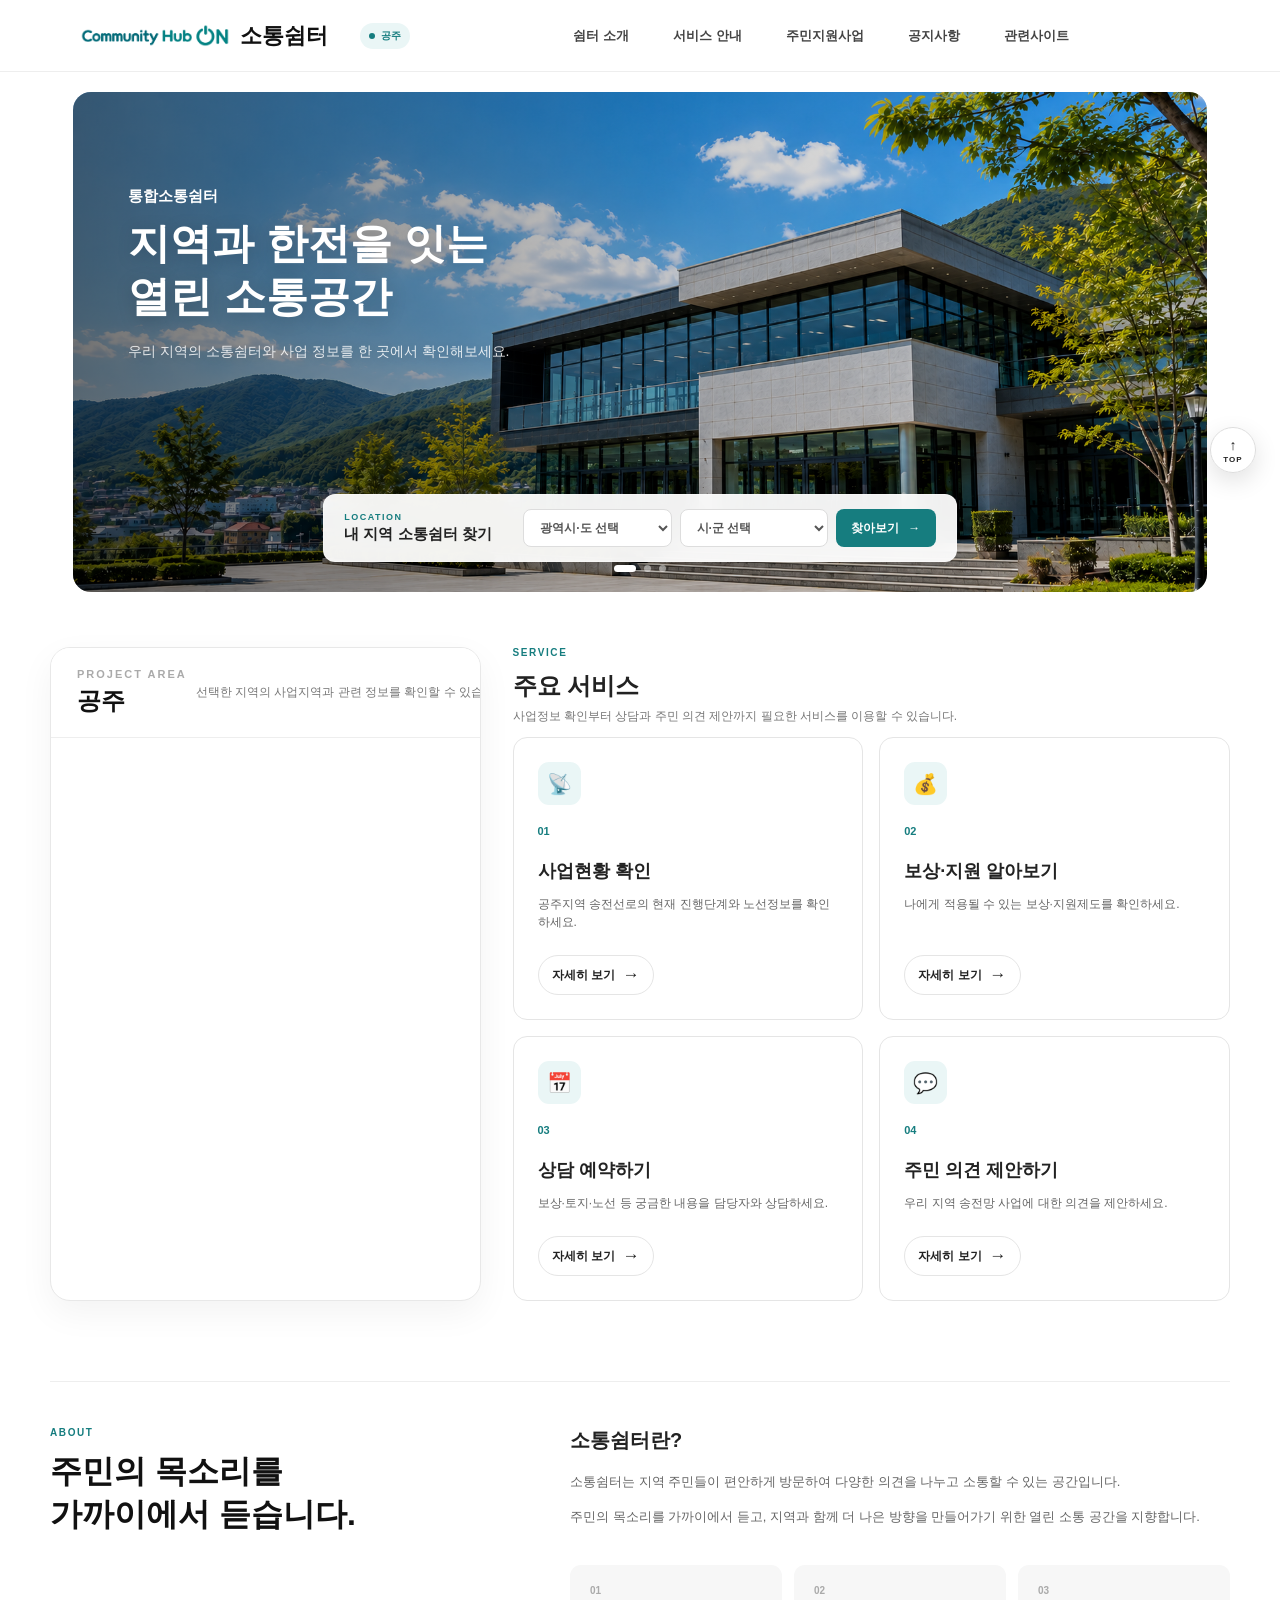
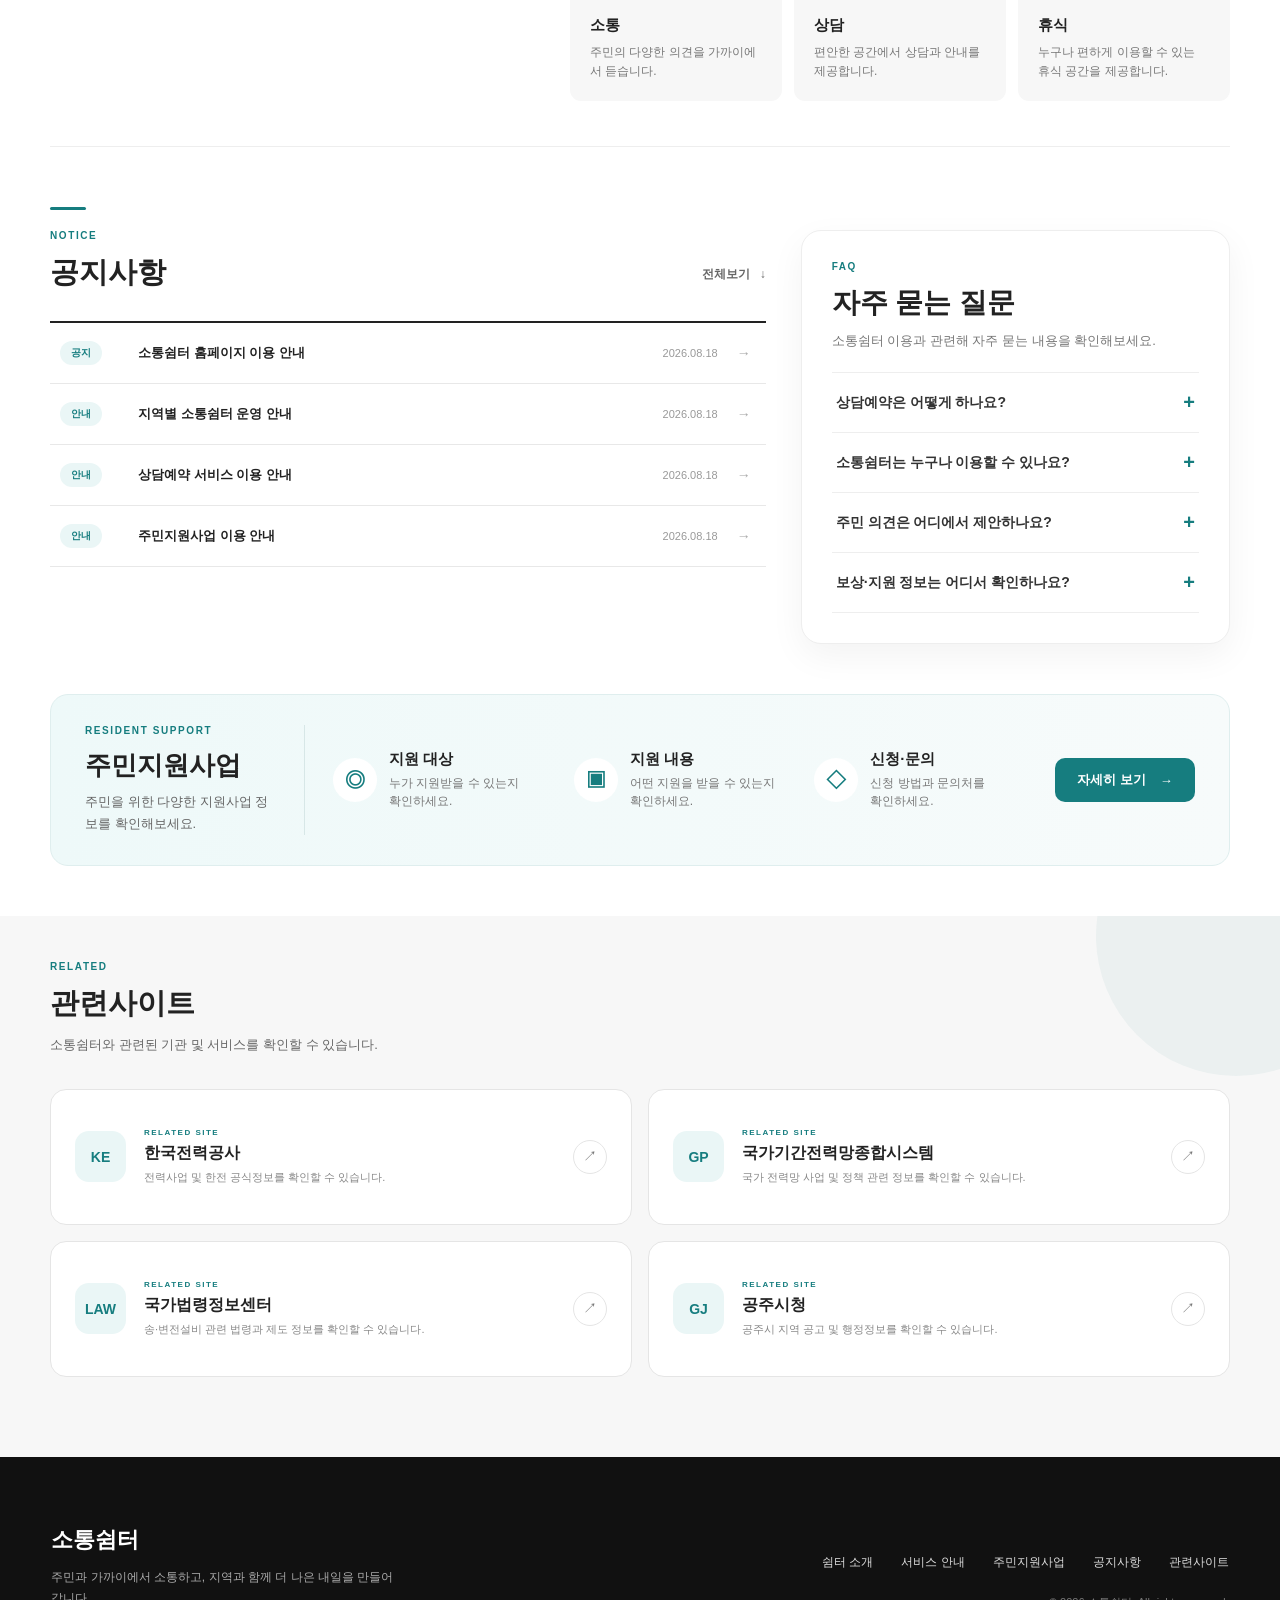
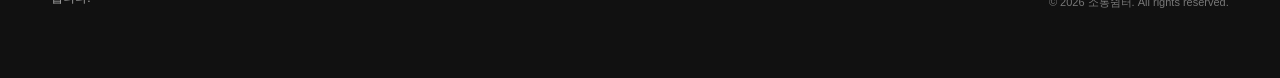
==== index.html @ 32e6291f "이것저것" ====
<!DOCTYPE html>
<html lang="ko">

<head>

    <meta charset="UTF-8">

    <meta
        name="viewport"
        content="width=device-width, initial-scale=1.0"
    >

    <title>소통쉼터</title>

    <link
        rel="stylesheet"
        href="style.css"
    >

</head>


<body>

    <!-- =========================
         HEADER
    ========================== -->

    <header class="header">

        <div class="header-inner">


            <!-- 로고 -->
            <a href="index.html" class="logo-link">

                <img
                    src="images/community-hub-on.png"
                    alt="Community Hub ON"
                    class="header-brand-logo"
                >


                <h1 class="logo">
                    소통쉼터
                </h1>
            </a>


            <div class="header-region">

                <span class="header-region-dot"></span>

                <span id="headerRegionName">
                    공주
                </span>

            </div>


            <!-- 상단 메뉴 -->

            <nav class="main-nav">


                <!-- =========================
                    쉼터 소개
                ========================== -->

                <div class="nav-item">

                    <a href="#about">
                        쉼터 소개
                    </a>


                    <div class="mega-menu">

                        <div class="mega-menu-inner">


                            <div class="mega-title">

                                <p>
                                    ABOUT
                                </p>

                                <h2>
                                    쉼터 소개
                                </h2>

                                <span>
                                    주민과 가까이에서 소통하는
                                    소통쉼터를 소개합니다.
                                </span>

                            </div>


                            <div class="mega-column">

                                <h3>
                                    소통쉼터
                                </h3>

                                <a href="#about">
                                    쉼터 소개
                                </a>

                                <a href="#about">
                                    개소 목적
                                </a>

                            </div>


                            <div class="mega-column region-mega-column">

                        

                                <div class="mega-region-list">

                                    <div class="region-group">
                                        <h3>지역별 쉼터</h3>
                                        <a href="detail.html?region=공주">공주</a>
                                        <a href="detail.html?region=평창">평창</a>
                                    </div>

                                    <div class="region-group">
                                        <h3>지역별 쉼터</h3>
                                        <a href="detail.html?region=태백">태백</a>
                                        <a href="detail.html?region=홍천">홍천</a>
                                    </div>

                                    <div class="region-group">
                                        <h3>지역별 쉼터</h3>
                                        <a href="detail.html?region=괴산">괴산</a>
                                        <a href="detail.html?region=전주">전주</a>
                                    </div>

                                    <div class="region-group">
                                        <h3>지역별 쉼터</h3>
                                        <a href="detail.html?region=고창">고창</a>
                                    </div>

                                </div>

                            </div>

                        </div>

                    </div>

                </div>


                <!-- =========================
                    서비스 안내
                ========================== -->

                <div class="nav-item">

                    <a href="#service">
                        서비스 안내
                    </a>


                    <div class="mega-menu">

                        <div class="mega-menu-inner">


                            <div class="mega-title">

                                <p>
                                    SERVICE
                                </p>

                                <h2>
                                    서비스 안내
                                </h2>

                                <span>
                                    소통쉼터에서 제공하는
                                    주요 서비스를 확인할 수 있습니다.
                                </span>

                            </div>


                           <div class="mega-column">

                                <h3>
                                    이용안내
                                </h3>

                                <a href="#" class="detail-menu-link" data-tab="status">
                                    사업현황
                                </a>

                                <a href="#" class="detail-menu-link" data-tab="operation">
                                    운영안내
                                </a>

                            </div>


                            <div class="mega-column">

                                <h3>
                                    공간안내
                                </h3>

                                <a href="#" class="detail-menu-link" data-tab="facility">
                                    시설안내
                                </a>

                                <a href="#" class="detail-menu-link" data-tab="reservation">
                                    상담예약
                                </a>

                            </div>


                            <div class="mega-column">

                                <h3>
                                    주민소통
                                </h3>

                                <a href="#" class="detail-menu-link" data-tab="suggestion">
                                    주민제안·경청
                                </a>

                            </div>


                        </div>

                    </div>

                </div>


                <!-- =========================
                    주민지원사업
                ========================== -->

                <div class="nav-item">

                    <a href="support.html">
                        주민지원사업
                    </a>


                    <div class="mega-menu">

                        <div class="mega-menu-inner">


                            <div class="mega-title">

                                <p>
                                    RESIDENT SUPPORT
                                </p>

                                <h2>
                                    주민지원사업
                                </h2>

                                <span>
                                    지역 주민을 위한 지원사업과
                                    관련 정보를 확인할 수 있습니다.
                                </span>

                            </div>


                            <div class="mega-column">

                                <h3>
                                    지원사업 안내
                                </h3>

                                <a href="support.html">
                                    주민공동지원사업 정보
                                </a>

                            </div>


                            <div class="mega-column">

                                <h3>
                                    관련 서비스
                                </h3>

                                <a href="detail.html?region=평창&tab=support">
                                    보상·지원 안내
                                </a>

                            </div>


                        </div>

                    </div>

                </div>


                <!-- =========================
                    공지사항
                ========================== -->

                <div class="nav-item">

                    <a href="#notice">
                        공지사항
                    </a>


                    <div class="mega-menu">

                        <div class="mega-menu-inner">


                            <div class="mega-title">

                                <p>
                                    NOTICE
                                </p>

                                <h2>
                                    공지사항
                                </h2>

                                <span>
                                    소통쉼터의 새로운 소식과
                                    이용 안내를 확인할 수 있습니다.
                                </span>

                            </div>


                            <div class="mega-column">

                                <h3>
                                    공지
                                </h3>

                                <a href="#notice">
                                    공지사항
                                </a>

                                <a href="#notice">
                                    운영 안내
                                </a>

                            </div>


                            <div class="mega-column">

                                <h3>
                                    이용 도움
                                </h3>

                                <a href="#faq">
                                    FAQ
                                </a>

                                <a href="#notice">
                                    이용문의
                                </a>

                            </div>


                            <div class="mega-column">

                                <h3>
                                    최근 안내
                                </h3>

                                <a href="#notice">
                                    상담예약 안내
                                </a>

                                <a href="#notice">
                                    지역별 운영 안내
                                </a>

                            </div>


                        </div>

                    </div>

                </div>


                <!-- =========================
                    관련사이트
                ========================== -->

                <div class="nav-item">

                    <a href="#related">
                        관련사이트
                    </a>


                    <div class="mega-menu">

                        <div class="mega-menu-inner">


                            <div class="mega-title">

                                <p>
                                    RELATED
                                </p>

                                <h2>
                                    관련사이트
                                </h2>

                                <span>
                                    소통쉼터와 관련된 기관과
                                    주요 사이트를 확인할 수 있습니다.
                                </span>

                            </div>


                            <div class="mega-column">

                                <h3>
                                    전력기관
                                </h3>

                                <a
                                    href="https://home.kepco.co.kr/"
                                    target="_blank"
                                    rel="noopener noreferrer"
                                >
                                    한국전력공사
                                </a>

                            </div>


                            <div class="mega-column">

                                <h3>
                                    관련기관
                                </h3>

                                <a href="#related">
                                    관련 기관
                                </a>

                                <a href="#related">
                                    협력 기관
                                </a>

                            </div>


                            <div class="mega-column">

                                <h3>
                                    기타
                                </h3>

                                <a href="#related">
                                    관련사이트 전체보기
                                </a>

                            </div>


                        </div>

                    </div>

                </div>


            </nav>

            <!-- 햄버거 메뉴 -->

            <button
                class="menu-button"
                id="menuButton"
                aria-label="메뉴 열기"
            >

                <span></span>
                <span></span>
                <span></span>

            </button>

        </div>

    </header>

    <!-- =========================
         MAIN
    ========================== -->

    <main>


        <!-- =========================
             메인 사진 슬라이더
        ========================== -->

        <section class="hero">

            <div class="hero-slider">


                <!-- 슬라이드 1 -->

                <div
                    class="slide active"
                    style="background-image: url('images/main1.png');"
                >

                    <div class="slide-overlay"></div>

                    <div class="slide-content hero-main-content">

                        <p class="hero-main-label">
                            통합소통쉼터
                        </p>

                        <h2>
                            지역과 한전을 잇는<br>
                            열린 소통공간
                        </h2>

                        <span class="hero-main-description">
                            우리 지역의 소통쉼터와 사업 정보를
                            한 곳에서 확인해보세요.
                        </span>

                    </div>

                </div>


                <!-- 슬라이드 2 -->

                <div
                    class="slide"
                    style="background-image: url('images/main2.png');"
                >

                    <div class="slide-overlay"></div>

                    <div class="slide-content">

                        <p>
                            COMMUNICATION
                        </p>

                        <h2>
                            가까이에서 듣고<br>
                            함께 소통합니다
                        </h2>

                        <span>
                            주민 누구나 편하게 방문할 수 있는
                            소통 공간입니다.
                        </span>

                    </div>

                </div>


                <!-- 슬라이드 3 -->

                <div
                    class="slide"
                    style="background-image: url('images/main3.png');"
                >

                    <div class="slide-overlay"></div>

                    <div class="slide-content">

                        <p>
                            TOGETHER
                        </p>

                        <h2>
                            지역과 함께 만드는<br>
                            더 나은 내일
                        </h2>

                        <span>
                            평창·태백·홍천·괴산·전주·고창의
                            소통쉼터를 만나보세요.
                        </span>

                    </div>

                </div>


                <!-- 지역 검색 -->

                <div class="hero-region-search">

                    <div class="hero-region-search-title">

                        <span>
                            LOCATION
                        </span>

                        <strong>
                            내 지역 소통쉼터 찾기
                        </strong>

                    </div>


                    <div class="hero-region-search-form">

                        <select id="heroProvince">

                            <option value="">
                                광역시·도 선택
                            </option>

                            <option value="강원">
                                강원특별자치도
                            </option>

                            <option value="충남">
                                충청남도
                            </option>

                            <option value="충북">
                                충청북도
                            </option>

                            <option value="전북">
                                전북특별자치도
                            </option>

                        </select>


                        <select id="heroCity">

                            <option value="">
                                시·군 선택
                            </option>

                        </select>


                        <button
                            type="button"
                            id="heroRegionSearchButton"
                        >
                            찾아보기

                            <span>
                                →
                            </span>

                        </button>

                    </div>

                </div>


                <!-- 슬라이드 페이지 표시 -->

                <div class="slider-dots">

                    <button
                        class="dot active"
                        data-slide="0"
                        aria-label="첫 번째 슬라이드"
                    ></button>

                    <button
                        class="dot"
                        data-slide="1"
                        aria-label="두 번째 슬라이드"
                    ></button>

                    <button
                        class="dot"
                        data-slide="2"
                        aria-label="세 번째 슬라이드"
                    ></button>

                </div>


            </div>

        </section>


        <!-- =========================
             지역별 소통쉼터 제목
        ========================== -->

        <div
            class="section-heading"
            id="location"
        >

            <p class="section-label">
                LOCATION
            </p>

            <h2>
                지역별 소통쉼터
            </h2>

            <p>
                원하는 지역을 선택하면 해당 소통쉼터의 위치를
                지도에서 확인할 수 있습니다.
            </p>

        </div>


        <!-- =========================
             지역 / 지도 + 주요 서비스
        ========================== -->

        <section class="region-section">


            <!-- 지역 선택 -->
            <!-- JS 연동을 위해 유지 -->

            <div class="region-tabs">

                <button
                    class="region-tab active"
                    data-region="공주"
                >
                    공주
                </button>

                <button
                    class="region-tab"
                    data-region="평창"
                >
                    평창
                </button>

                <button
                    class="region-tab"
                    data-region="태백"
                >
                    태백
                </button>

                <button
                    class="region-tab"
                    data-region="홍천"
                >
                    홍천
                </button>

                <button
                    class="region-tab"
                    data-region="괴산"
                >
                    괴산
                </button>

                <button
                    class="region-tab"
                    data-region="전주"
                >
                    전주
                </button>

                <button
                    class="region-tab"
                    data-region="고창"
                >
                    고창
                </button>

            </div>


            <!-- =========================
                 왼쪽 지도 / 오른쪽 주요 서비스
            ========================== -->

            <div class="map-container">


                <!-- =========================
                     왼쪽 : 지도
                ========================== -->

                <div class="map-side">


                    <div class="map-header">

                        <div>

                            <p class="map-label">
                                PROJECT AREA
                            </p>

                            <h2 id="selectedRegion">
                                공주
                            </h2>

                        </div>


                        <p id="regionDescription">
                            선택한 지역의 사업지역과 관련 정보를 확인할 수 있습니다.
                        </p>

                    </div>


                    <div class="map">

                        <div id="kakaoMap"></div>

                    </div>


                </div>


                <!-- =========================
                     오른쪽 : 주요 서비스
                ========================== -->

                <div
                    class="map-service-side"
                    id="service"
                >


                    <div class="map-service-header">

                        <p class="section-label">
                            SERVICE
                        </p>

                        <h2>
                            주요 서비스
                        </h2>

                        <p>
                            사업정보 확인부터 상담과 주민 의견 제안까지
                            필요한 서비스를 이용할 수 있습니다.
                        </p>

                    </div>


                    <div class="service-grid">


                        <!-- 01 사업현황 확인 -->

                        <article class="service-card">

                            <div class="service-icon">
                                📡
                            </div>

                            <div class="service-number">
                                01
                            </div>

                            <h3>
                                사업현황 확인
                            </h3>

                            <p>
                                공주지역 송전선로의 현재 진행단계와
                                노선정보를 확인하세요.
                            </p>

                            <button
                                class="service-button"
                                data-service="status"
                            >

                                <span class="service-button-text">
                                    자세히 보기
                                </span>

                                <span class="service-button-arrow">
                                    →
                                </span>

                            </button>

                        </article>


                        <!-- 02 보상·지원 알아보기 -->

                        <article class="service-card">

                            <div class="service-icon">
                                💰
                            </div>

                            <div class="service-number">
                                02
                            </div>

                            <h3>
                                보상·지원 알아보기
                            </h3>

                            <p>
                                나에게 적용될 수 있는 보상·지원제도를
                                확인하세요.
                            </p>

                            <button
                                class="service-button"
                                data-service="support"
                            >

                                <span class="service-button-text">
                                    자세히 보기
                                </span>

                                <span class="service-button-arrow">
                                    →
                                </span>

                            </button>

                        </article>


                        <!-- 03 상담 예약하기 -->

                        <article class="service-card">

                            <div class="service-icon">
                                📅
                            </div>

                            <div class="service-number">
                                03
                            </div>

                            <h3>
                                상담 예약하기
                            </h3>

                            <p>
                                보상·토지·노선 등 궁금한 내용을
                                담당자와 상담하세요.
                            </p>

                            <button
                                class="service-button"
                                data-service="reservation"
                            >

                                <span class="service-button-text">
                                    자세히 보기
                                </span>

                                <span class="service-button-arrow">
                                    →
                                </span>

                            </button>

                        </article>


                        <!-- 04 주민 의견 제안하기 -->

                        <article class="service-card">

                            <div class="service-icon">
                                💬
                            </div>

                            <div class="service-number">
                                04
                            </div>

                            <h3>
                                주민 의견 제안하기
                            </h3>

                            <p>
                                우리 지역 송전망 사업에 대한
                                의견을 제안하세요.
                            </p>

                            <button
                                class="service-button"
                                data-service="suggestion"
                            >

                                <span class="service-button-text">
                                    자세히 보기
                                </span>

                                <span class="service-button-arrow">
                                    →
                                </span>

                            </button>

                        </article>


                    </div>


                </div>


            </div>


        </section>

        <!-- =========================
             쉼터 소개
        ========================= -->

        <section
            class="about-section"
            id="about"
        >

            <div class="about-inner">


                <!-- 왼쪽 -->

                <div class="about-title">

                    <p class="section-label">
                        ABOUT
                    </p>

                    <h2>
                        주민의 목소리를<br>
                        가까이에서 듣습니다.
                    </h2>

                </div>


                <!-- 오른쪽 -->

                <div class="about-content">

                    <h3>
                        소통쉼터란?
                    </h3>

                    <p>
                        소통쉼터는 지역 주민들이 편안하게 방문하여
                        다양한 의견을 나누고 소통할 수 있는 공간입니다.
                    </p>

                    <p>
                        주민의 목소리를 가까이에서 듣고,
                        지역과 함께 더 나은 방향을 만들어가기 위한
                        열린 소통 공간을 지향합니다.
                    </p>


                    <div class="about-features">


                        <div class="about-feature">

                            <span>
                                01
                            </span>

                            <strong>
                                소통
                            </strong>

                            <p>
                                주민의 다양한 의견을
                                가까이에서 듣습니다.
                            </p>

                        </div>


                        <div class="about-feature">

                            <span>
                                02
                            </span>

                            <strong>
                                상담
                            </strong>

                            <p>
                                편안한 공간에서
                                상담과 안내를 제공합니다.
                            </p>

                        </div>


                        <div class="about-feature">

                            <span>
                                03
                            </span>

                            <strong>
                                휴식
                            </strong>

                            <p>
                                누구나 편하게 이용할 수 있는
                                휴식 공간을 제공합니다.
                            </p>

                        </div>


                    </div>

                </div>


            </div>

        </section>



        <!-- =========================
             공지사항 + FAQ
        ========================= -->

        <section
            class="notice-section"
            id="notice"
        >

            <div class="notice-faq-layout">


                <!-- =========================
                     왼쪽 : 공지사항
                ========================== -->

                <div class="notice-inner">


                    <div class="notice-header">

                        <div>

                            <p class="section-label">
                                NOTICE
                            </p>

                            <h2>
                                공지사항
                            </h2>

                        </div>


                        <button
                            class="notice-more"
                            id="noticeMore"
                        >
                            전체보기

                            <span class="notice-more-arrow">
                                ↓
                            </span>

                        </button>


                    </div>


                    <div class="notice-list">


                        <button
                            class="notice-item"
                            data-category="공지"
                            data-title="소통쉼터 홈페이지 이용 안내"
                            data-date="2026.08.18"
                            data-content="소통쉼터 홈페이지를 이용해주셔서 감사합니다. 지역별 쉼터 위치와 운영안내, 상담예약 등의 서비스를 확인하실 수 있습니다."
                        >

                            <span class="notice-category">
                                공지
                            </span>

                            <strong>
                                소통쉼터 홈페이지 이용 안내
                            </strong>

                            <span class="notice-date">
                                2026.08.18
                            </span>

                            <span class="notice-arrow">
                                →
                            </span>

                        </button>


                        <button
                            class="notice-item"
                            data-category="안내"
                            data-title="지역별 소통쉼터 운영 안내"
                            data-date="2026.08.18"
                            data-content="평창, 태백, 홍천, 괴산, 전주, 고창 지역의 소통쉼터 운영 정보를 안내합니다. 세부 운영시간은 각 지역 상세페이지에서 확인해주세요."
                        >

                            <span class="notice-category">
                                안내
                            </span>

                            <strong>
                                지역별 소통쉼터 운영 안내
                            </strong>

                            <span class="notice-date">
                                2026.08.18
                            </span>

                            <span class="notice-arrow">
                                →
                            </span>

                        </button>


                        <button
                            class="notice-item"
                            data-category="안내"
                            data-title="상담예약 서비스 이용 안내"
                            data-date="2026.08.18"
                            data-content="상담예약 메뉴에서 원하는 날짜와 시간을 선택할 수 있습니다. 현재 예약 기능은 테스트 단계이며 추후 실제 예약 시스템과 연동할 예정입니다."
                        >

                            <span class="notice-category">
                                안내
                            </span>

                            <strong>
                                상담예약 서비스 이용 안내
                            </strong>

                            <span class="notice-date">
                                2026.08.18
                            </span>

                            <span class="notice-arrow">
                                →
                            </span>

                        </button>


                        <div
                            class="notice-extra"
                            id="noticeExtra"
                        >


                            <button
                                class="notice-item"
                                data-category="공지"
                                data-title="소통쉼터 시설 이용 안내"
                                data-date="2026.08.10"
                                data-content="소통쉼터 시설 이용과 관련된 안내사항입니다. 지역별 운영 내용은 상세페이지에서 확인해주세요."
                            >

                                <span class="notice-category">
                                    공지
                                </span>

                                <strong>
                                    소통쉼터 시설 이용 안내
                                </strong>

                                <span class="notice-date">
                                    2026.08.10
                                </span>

                            </button>


                            <button
                                class="notice-item"
                                data-category="안내"
                                data-title="주민제안·경청 서비스 안내"
                                data-date="2026.08.05"
                                data-content="지역 주민 여러분의 다양한 의견을 듣기 위한 주민제안·경청 서비스를 운영하고 있습니다."
                            >

                                <span class="notice-category">
                                    안내
                                </span>

                                <strong>
                                    주민제안·경청 서비스 안내
                                </strong>

                                <span class="notice-date">
                                    2026.08.05
                                </span>

                            </button>


                        </div>

                        <button
                            class="notice-item"
                            data-category="안내"
                            data-title="주민지원사업 이용 안내"
                            data-date="2026.08.18"
                            data-content="지역 주민을 위한 주민지원사업의 지원 대상, 지원 내용, 신청 및 문의 방법을 확인할 수 있습니다."
                        >

                            <span class="notice-category">
                                안내
                            </span>

                            <strong>
                                주민지원사업 이용 안내
                            </strong>

                            <span class="notice-date">
                                2026.08.18
                            </span>

                            <span class="notice-arrow">
                                →
                            </span>

                        </button>


                    </div>


                </div>



                <!-- =========================
                     오른쪽 : FAQ
                ========================== -->

                <div
                    class="faq-summary"
                    id="faq"
                >


                    <div class="faq-summary-header">

                        <p class="section-label">
                            FAQ
                        </p>

                        <h2>
                            자주 묻는 질문
                        </h2>

                        <p>
                            소통쉼터 이용과 관련해
                            자주 묻는 내용을 확인해보세요.
                        </p>

                    </div>


                    <div class="faq-summary-list">


                        <div class="faq-summary-item">

                            <button class="faq-summary-question">

                                <span>
                                    상담예약은 어떻게 하나요?
                                </span>

                                <strong>
                                    +
                                </strong>

                            </button>

                            <div class="faq-summary-answer">

                                <p>
                                    지역 상세페이지의 상담예약 메뉴에서
                                    날짜와 시간을 선택해 예약할 수 있습니다.
                                </p>

                            </div>

                        </div>


                        <div class="faq-summary-item">

                            <button class="faq-summary-question">

                                <span>
                                    소통쉼터는 누구나 이용할 수 있나요?
                                </span>

                                <strong>
                                    +
                                </strong>

                            </button>

                            <div class="faq-summary-answer">

                                <p>
                                    지역 주민이 이용할 수 있는
                                    열린 소통 공간으로 운영됩니다.
                                </p>

                            </div>

                        </div>


                        <div class="faq-summary-item">

                            <button class="faq-summary-question">

                                <span>
                                    주민 의견은 어디에서 제안하나요?
                                </span>

                                <strong>
                                    +
                                </strong>

                            </button>

                            <div class="faq-summary-answer">

                                <p>
                                    지역 상세페이지의 주민제안·경청 메뉴에서
                                    의견을 작성하고 등록할 수 있습니다.
                                </p>

                            </div>

                        </div>


                        <div class="faq-summary-item">

                            <button class="faq-summary-question">

                                <span>
                                    보상·지원 정보는 어디서 확인하나요?
                                </span>

                                <strong>
                                    +
                                </strong>

                            </button>

                            <div class="faq-summary-answer">

                                <p>
                                    주요 서비스의 보상·지원 안내에서
                                    관련 정보를 확인할 수 있습니다.
                                </p>

                            </div>

                        </div>

                    </div>

                </div>

            </div>

        </section>

        <!-- =========================
             주민지원사업 요약
        ========================= -->

        <section
            class="resident-support-summary"
            id="resident-support-summary"
        >

            <div class="resident-support-inner">


                <!-- 왼쪽 제목 -->

                <div class="resident-support-title">

                    <p class="section-label">
                        RESIDENT SUPPORT
                    </p>

                    <h2>
                        주민지원사업
                    </h2>

                    <p>
                        주민을 위한 다양한 지원사업 정보를
                        확인해보세요.
                    </p>

                </div>


                <!-- 지원 대상 -->

                <div class="resident-support-item">

                    <div class="resident-support-icon">
                        ◎
                    </div>

                    <div>

                        <h3>
                            지원 대상
                        </h3>

                        <p>
                            누가 지원받을 수 있는지
                            확인하세요.
                        </p>

                    </div>

                </div>


                <!-- 지원 내용 -->

                <div class="resident-support-item">

                    <div class="resident-support-icon">
                        ▣
                    </div>

                    <div>

                        <h3>
                            지원 내용
                        </h3>

                        <p>
                            어떤 지원을 받을 수 있는지
                            확인하세요.
                        </p>

                    </div>

                </div>


                <!-- 신청·문의 -->

                <div class="resident-support-item">

                    <div class="resident-support-icon">
                        ◇
                    </div>

                    <div>

                        <h3>
                            신청·문의
                        </h3>

                        <p>
                            신청 방법과 문의처를
                            확인하세요.
                        </p>

                    </div>

                </div>


                <!-- 자세히 보기 -->

                <a
                    href="support.html"
                    class="resident-support-button"
                >
                    자세히 보기

                    <span>
                        →
                    </span>

                </a>


            </div>

        </section>



        <!-- =========================
             관련사이트
        ========================= -->

        <section
            class="related-section"
            id="related"
        >

            <div class="related-inner">


                <div class="related-header">

                    <p class="section-label">
                        RELATED
                    </p>

                    <h2>
                        관련사이트
                    </h2>

                    <p>
                        소통쉼터와 관련된 기관 및 서비스를
                        확인할 수 있습니다.
                    </p>

                </div>


                <div class="related-grid">


                    <!-- 한국전력공사 -->

                    <a
                        href="https://home.kepco.co.kr/"
                        target="_blank"
                        rel="noopener noreferrer"
                        class="related-card"
                    >

                        <div class="related-icon">
                            <span>
                                KE
                            </span>
                        </div>


                        <div class="related-info">

                            <span class="related-type">
                                RELATED SITE
                            </span>

                            <h3>
                                한국전력공사
                            </h3>

                            <p>
                                전력사업 및 한전 공식정보를
                                확인할 수 있습니다.
                            </p>

                        </div>


                        <div class="related-arrow">
                            ↗
                        </div>

                    </a>



                    <!-- 국가기간전력망종합시스템 -->

                    <a
                        href="#"
                        class="related-card"
                    >

                        <div class="related-icon">
                            <span>
                                GP
                            </span>
                        </div>


                        <div class="related-info">

                            <span class="related-type">
                                RELATED SITE
                            </span>

                            <h3>
                                국가기간전력망종합시스템
                            </h3>

                            <p>
                                국가 전력망 사업 및
                                정책 관련 정보를 확인할 수 있습니다.
                            </p>

                        </div>


                        <div class="related-arrow">
                            ↗
                        </div>

                    </a>



                    <!-- 국가법령정보센터 -->

                    <a
                        href="https://www.law.go.kr/"
                        target="_blank"
                        rel="noopener noreferrer"
                        class="related-card"
                    >

                        <div class="related-icon">
                            <span>
                                LAW
                            </span>
                        </div>


                        <div class="related-info">

                            <span class="related-type">
                                RELATED SITE
                            </span>

                            <h3>
                                국가법령정보센터
                            </h3>

                            <p>
                                송·변전설비 관련 법령과
                                제도 정보를 확인할 수 있습니다.
                            </p>

                        </div>


                        <div class="related-arrow">
                            ↗
                        </div>

                    </a>



                    <!-- 공주시청 -->

                    <a
                        href="https://www.gongju.go.kr/"
                        target="_blank"
                        rel="noopener noreferrer"
                        class="related-card"
                    >

                        <div class="related-icon">
                            <span>
                                GJ
                            </span>
                        </div>


                        <div class="related-info">

                            <span class="related-type">
                                RELATED SITE
                            </span>

                            <h3>
                                공주시청
                            </h3>

                            <p>
                                공주시 지역 공고 및
                                행정정보를 확인할 수 있습니다.
                            </p>

                        </div>


                        <div class="related-arrow">
                            ↗
                        </div>

                    </a>


                </div>


            </div>

        </section>


    </main>

    <!-- =========================
         FOOTER
    ========================== -->

    <footer class="footer">

        <div class="footer-inner">


            <div class="footer-left">

                <h2>
                    소통쉼터
                </h2>

                <p>
                    주민과 가까이에서 소통하고,
                    지역과 함께 더 나은 내일을 만들어갑니다.
                </p>

            </div>


            <div class="footer-right">

                <div class="footer-menu">

                    <a href="#about">
                        쉼터 소개
                    </a>

                    <a href="#service">
                        서비스 안내
                    </a>

                    <a href="support.html">
                        주민지원사업
                    </a>

                    <a href="#notice">
                        공지사항
                    </a>

                    <a href="#related">
                        관련사이트
                    </a>

                </div>


                <p class="footer-copy">
                    © 2026 소통쉼터. All rights reserved.
                </p>


                <button
                    class="top-button"
                    id="topButton"
                    aria-label="맨 위로 이동"
                >
                    ↑

                    <span>
                        TOP
                    </span>

                </button>


            </div>


        </div>

    </footer>



    <!-- =========================
         사이드 메뉴 배경
    ========================== -->

    <div
        class="menu-overlay"
        id="menuOverlay"
    ></div>



    <!-- =========================
         모바일 / 태블릿 사이드 메뉴
    ========================== -->

    <aside
        class="side-menu"
        id="sideMenu"
    >


        <!-- 메뉴 상단 -->

        <div class="side-menu-header">

            <h2>
                소통쉼터
            </h2>

            <button
                id="closeMenu"
                class="close-button"
                aria-label="메뉴 닫기"
            >
                ×
            </button>

        </div>



        <!-- 메뉴 내용 -->

        <div class="menu-content">


            <!-- 쉼터 소개 -->

            <div class="menu-group">

                <h3>
                    쉼터 소개
                </h3>

                <a href="#about">
                    쉼터 소개
                </a>

                <a href="#about">
                    개소 목적
                </a>

            </div>



            <!-- 서비스 안내 -->

            <div class="menu-group">

                <h3>
                    서비스 안내
                </h3>

                <a href="#service">
                    서비스 안내
                </a>

                <a href="detail.html?region=평창&tab=reservation">
                    상담예약
                </a>

                <a href="detail.html?region=평창&tab=suggestion">
                    주민제안·경청
                </a>

                <a href="detail.html?region=평창&tab=facility">
                    시설안내
                </a>

            </div>

            <!-- 주민지원사업 -->

            <div class="menu-group">

                <h3>
                    주민지원사업
                </h3>

                <a href="support.html">
                    주민공동지원사업 정보
                </a>

                <a href="detail.html?region=평창&tab=support">
                    보상·지원 안내
                </a>

            </div>



            <!-- 공지사항 -->

            <div class="menu-group">

                <h3>
                    공지사항
                </h3>

                <a href="#notice">
                    공지사항
                </a>

                <a href="#faq">
                    FAQ
                </a>

            </div>



            <!-- 관련 사이트 -->

            <div class="menu-group">

                <h3>
                    관련 사이트
                </h3>

                <a
                    href="https://home.kepco.co.kr/"
                    target="_blank"
                    rel="noopener noreferrer"
                >
                    한국전력공사
                </a>

                <a
                    href="#related"
                >
                    관련사이트
                </a>

            </div>


        </div>

    </aside>

    <!-- =========================
         쉼터 정보 팝업
    ========================== -->

    <div
        class="modal"
        id="shelterModal"
    >

        <div class="modal-box">


            <button
                class="modal-close"
                id="modalClose"
                aria-label="팝업 닫기"
            >
                ×
            </button>


            <p class="modal-label">
                소통쉼터
            </p>


            <h2 id="modalName">
                쉼터 이름
            </h2>


            <p id="modalAddress">
                주소
            </p>


            <button class="detail-button">
                자세히 보기
            </button>


        </div>

    </div>

    <!-- =========================
         공지사항 팝업
    ========================== -->

    <div
        class="notice-modal"
        id="noticeModal"
    >

        <div class="notice-modal-box">


            <button
                class="notice-modal-close"
                id="noticeModalClose"
                aria-label="공지사항 닫기"
            >
                ×
            </button>


            <span
                class="notice-modal-category"
                id="noticeModalCategory"
            >
                공지
            </span>


            <h2 id="noticeModalTitle">
                공지사항 제목
            </h2>


            <p
                class="notice-modal-date"
                id="noticeModalDate"
            >
                2026.08.18
            </p>


            <div
                class="notice-modal-content"
                id="noticeModalContent"
            >
                공지사항 내용이 표시됩니다.
            </div>


        </div>

    </div>



    <!-- =========================
         카카오맵 SDK
    ========================== -->

    <script
        src="https://dapi.kakao.com/v2/maps/sdk.js?appkey=df455211ce0ad9df1e1cfd5d2ec8507c&libraries=services&autoload=false"
    ></script>



    <!-- =========================
         메인 JavaScript
    ========================== -->

    <script src="script.js"></script>


</body>

</html>
---- style.css ----
/* =========================
   기본 설정
========================= */
/* =========================
   사이트 컬러
========================= */
:root {
    --primary: #167D7F;
    --primary-dark: #116466;
    --primary-light: #EAF6F6;
    --text: #222222;
    --text-light: #777777;
    --border: #E8E8E8;
    --background: #F7F7F7;
}
* {
    margin: 0;
    padding: 0;
    box-sizing: border-box;
}
html {
    scroll-behavior: smooth;
}
body {
    font-family:
        "Pretendard",
        "Noto Sans KR",
        Arial,
        sans-serif;
    background: #ffffff;
    color: #222222;
}
/* PC 메인 페이지는 화면 중앙에 유지하고,
   오른쪽 고정 사이드바는 레이아웃 계산에서 분리합니다. */
button {
    font-family: inherit;
    border: none;
    background: none;
    cursor: pointer;
}
a {
    text-decoration: none;
    color: inherit;
}
/* =========================
   PC 고정 사이드바
========================= */
.desktop-sidebar {
    position: fixed;
    top: 0;
    right: 0;
    width: 320px;
    height: 100vh;
    z-index: 1200;
    background: #ffffff;
    border-left: 1px solid #e8e8e8;
    overflow-y: hidden;
}
.desktop-sidebar-inner {
    padding: 18px 20px;
}
/* 상단 로고 영역 */
.desktop-sidebar-top {
    padding: 0 6px 16px;
    border-bottom: 1px solid #eeeeee;
}
.desktop-sidebar-top h2 {
    margin-bottom: 8px;
    color: var(--primary);
    font-size: 27px;
    font-weight: 800;
}
.desktop-sidebar-top p {
    color: #888;
    font-size: 13px;
    line-height: 1.6;
}
.desktop-region-status {
    display: inline-flex;
    align-items: center;
    gap: 7px;
    margin-top: 8px;
    padding: 7px 10px;
    border-radius: 999px;
    background: var(--primary-light);
    color: var(--primary);
    font-size: 12px;
    font-weight: 800;
}
.desktop-region-dot {
    width: 7px;
    height: 7px;
    border-radius: 50%;
    background: var(--primary);
}
/* =========================
   사이드바 지역 바로가기
========================= */
.desktop-region-list {
    display: grid;
    grid-template-columns:
        repeat(3, 1fr);
    gap: 7px;
    margin-top: 8px;
}
.desktop-region-button {
    padding: 8px 5px;
    border: 1px solid #e5e5e5;
    border-radius: 8px;
    background: #ffffff;
    color: #777;
    font-size: 12px;
    font-weight: 700;
    transition: 0.2s;
}
.desktop-region-button:hover {
    border-color: var(--primary);
    color: var(--primary);
    background: var(--primary-light);
}
.desktop-region-button.active {
    border-color: var(--primary);
    background: var(--primary);
    color: #ffffff;
}
/* 메뉴 전체 */
.desktop-sidebar-menu {
    margin-top: 6px;
}
/* 메뉴 그룹 */
.desktop-menu-group {
    padding: 9px 0;
    border-bottom: 1px solid #eeeeee;
}
.desktop-menu-group:last-child {
    border-bottom: none;
}
/* 쉼터 소개 / 서비스 안내 등 제목 */
.desktop-menu-group h3 {
    margin: 0 8px 4px;
    color: #999;
    font-size: 12px;
    font-weight: 800;
    letter-spacing: 0.5px;
}
/* 실제 메뉴 */
.desktop-menu-group a {
    position: relative;
    display: block;
    margin: 0;
    padding: 6px 10px;
    border-radius: 10px;
    color: #444;
    font-size: 14px;
    font-weight: 600;
    transition:
        background 0.2s ease,
        color 0.2s ease,
        padding-left 0.2s ease;
}
/* 마우스 올렸을 때 */
.desktop-menu-group a:hover {
    padding-left: 19px;
    background: var(--primary-light);
    color: var(--primary);
}
.desktop-menu-group a.active {
    padding-left: 19px;
    background: var(--primary-light);
    color: var(--primary);
    font-weight: 800;
}
/* =========================
   사이드바 상담예약 버튼
========================= */
.desktop-reservation-button {
    display: flex;
    align-items: center;
    justify-content: space-between;
    gap: 15px;
    margin-top: 6px;
    padding: 10px 14px;
    border-radius: 12px;
    background: var(--primary);
    color: #ffffff;
    font-size: 14px;
    font-weight: 800;
    transition:
        background 0.2s ease,
        transform 0.2s ease,
        box-shadow 0.2s ease;
}
.desktop-reservation-button strong {
    font-size: 18px;
    transition:
        transform 0.2s ease;
}
.desktop-reservation-button:hover {
    background: var(--primary-dark);
    transform: translateY(-2px);
    box-shadow:
        0 10px 25px
        rgba(22, 125, 127, 0.20);
}
.desktop-reservation-button:hover strong {
    transform: translateX(4px);
}
/* =========================
   HEADER
========================= */
.header {
    width: 100%;
    height: 90px;
    display: flex;
    align-items: center;
    background: #ffffff;
    border-bottom: 1px solid #eeeeee;
    position: sticky;
    top: 0;
    z-index: 1000;
}
.header-inner {
    width: 92%;
    max-width: 1400px;
    height: 100%;
    margin: 0 auto;
    display: flex;
    align-items: center;
    gap: 40px;
}
/* =========================
   로고
========================= */
.logo {
    margin: 0;
    flex-shrink: 0;
    font-size: 28px;
    font-weight: 800;
    color: #111;
}
.header-region {
    display: flex;
    align-items: center;
    gap: 7px;
    padding: 7px 11px;
    border-radius: 999px;
    background: var(--primary-light);
    color: var(--primary);
    font-size: 12px;
    font-weight: 800;
    white-space: nowrap;
}
.header-region-dot {
    width: 6px;
    height: 6px;
    border-radius: 50%;
    background: var(--primary);
}
/* =========================
   상단 상담예약 버튼
========================= */
.header-reservation-button {
    margin-left: auto;
    padding: 12px 20px;
    border-radius: 10px;
    background: var(--primary);
    color: #ffffff;
    font-size: 14px;
    font-weight: 800;
    white-space: nowrap;
    transition:
        background 0.2s ease,
        transform 0.2s ease;
}
.header-reservation-button:hover {
    background: var(--primary-dark);
    transform: translateY(-2px);
}
/* =========================
   햄버거
========================= */
.menu-button {
    width: 48px;
    height: 48px;
    flex-shrink: 0;
    display: none;
    flex-direction: column;
    align-items: center;
    justify-content: center;
    gap: 5px;
    padding: 0;
    border: 1px solid #dddddd;
    border-radius: 50%;
    background: #ffffff;
    cursor: pointer;
    transition: 0.2s;
}
.menu-button:hover {
    background: #f5f5f5;
    border-color: #bbbbbb;
}
.menu-button span {
    display: block;
    width: 19px;
    height: 2px;
    background: #222;
    transition: 0.2s;
}
/* =========================
   햄버거 애니메이션
========================= */
.menu-button span {
    transition:
        transform 0.3s ease,
        opacity 0.3s ease;
}
.menu-button.active span:nth-child(1) {
    transform:
        translateY(7px)
        rotate(45deg);
}
.menu-button.active span:nth-child(2) {
    opacity: 0;
}
.menu-button.active span:nth-child(3) {
    transform:
        translateY(-7px)
        rotate(-45deg);
}
/* =========================
   HERO SLIDER
========================= */
.hero {
    width: 100%;
    padding-top: 30px;
}
.hero-slider {
    position: relative;
    width: 92%;
    max-width: 1400px;
    height: clamp(400px, 37vw, 520px);
    margin: 0 auto;
    overflow: hidden;
    border-radius: 20px;
    background: #ddd;
}
.slide {
    position: absolute;
    inset: 0;
    display: flex;
    align-items: center;
    padding: 0 90px;
    opacity: 0;
    background-size: cover;
    background-position: center;
    background-color: #dfe8e3;
    transition: opacity 0.6s ease;
    pointer-events: none;
}
.slide.active {
    opacity: 1;
    z-index: 1;
    pointer-events: auto;
}
.slide-overlay {
    position: absolute;
    inset: 0;
    background:
        linear-gradient(
            90deg,
            rgba(0, 0, 0, 0.55) 0%,
            rgba(0, 0, 0, 0.20) 55%,
            rgba(0, 0, 0, 0.05) 100%
        );
}
.slide-content {
    position: relative;
    z-index: 2;
    max-width: 650px;
    color: #fff;
}
/* =========================
   HERO 배지
========================= */
.hero-badge {
    display: inline-flex;
    align-items: center;
    margin-bottom: 16px;
    padding: 7px 12px;
    border: 1px solid
        rgba(255, 255, 255, 0.45);
    border-radius: 999px;
    background:
        rgba(255, 255, 255, 0.12);
    color: #ffffff;
    font-size: 12px;
    font-weight: 700;
    backdrop-filter: blur(6px);
}
.slide-content p {
    margin-bottom: 14px;
    font-size: 14px;
    font-weight: 700;
    letter-spacing: 2px;
}
.slide-content h2 {
    margin-bottom: 20px;
    font-size: 52px;
    line-height: 1.25;
    font-weight: 800;
    text-shadow:
    0 3px 18px
    rgba(0, 0, 0, 0.18);
}
.slide-content span {
    display: block;
    max-width: 500px;
    font-size: 17px;
    line-height: 1.8;
    color: rgba(255, 255, 255, 0.85);
    text-shadow:
    0 2px 10px
    rgba(0, 0, 0, 0.15);
}
/* HERO 버튼 */
.hero-button {
    display: inline-flex;
    align-items: center;
    gap: 10px;
    margin-top: 28px;
    padding: 13px 20px;
    border-radius: 999px;
    background: rgba(255, 255, 255, 0.95);
    color: #222;
    font-size: 14px;
    font-weight: 700;
    transition: 0.25s;
}
.hero-button span {
    transition: transform 0.25s ease;
}
.hero-button:hover {
    background: #ffffff;
    transform: translateY(-2px);
}
.hero-button:hover span {
    transform: translateX(5px);
}
/* 사진이 없을 때 기본 배경 */
.slide:nth-child(1) {
    background-color: #dfe8e3;
}
.slide:nth-child(2) {
    background-color: #e7e2d8;
}
.slide:nth-child(3) {
    background-color: #dde5ec;
}
/* =========================
   슬라이더 점
========================= */
.slider-dots {
    position: absolute;
    left: 50%;
    bottom: 25px;
    z-index: 10;
    display: flex;
    gap: 10px;
    transform: translateX(-50%);
}
.dot {
    width: 9px;
    height: 9px;
    padding: 0;
    border: none;
    border-radius: 50%;
    background: rgba(255, 255, 255, 0.45);
    cursor: pointer;
    transition: 0.2s;
}
.dot.active {
    width: 28px;
    border-radius: 10px;
    background: #fff;
}
/* =========================
   지역 선택 영역
========================= */
.region-section {
    width: 92%;
    max-width: 1400px;
    margin: 0 auto 100px;
}
/* 지역 탭 */
.region-tabs {
    display: flex;
    align-items: center;
    gap: 10px;
    padding: 0 0 18px;
    overflow-x: auto;
}
.region-tab {
    min-width: 95px;
    padding: 13px 20px;
    border: 1px solid #e3e3e3;
    border-radius: 999px;
    background: #ffffff;
    color: #777;
    font-size: 15px;
    font-weight: 700;
    cursor: pointer;
    transition: 0.2s;
    white-space: nowrap;
}
.region-tab:hover {
    color: #222;
    border-color: #bbbbbb;
    background: #f7f7f7;
}
.region-tab.active {
    color: #ffffff;
    border-color: var(--primary);
    background: var(--primary);
    box-shadow:
        0 6px 18px
        rgba(22, 125, 127, 0.20);
}
/* =========================
   지도 + 주요 서비스 기본 레이아웃
========================= */
.map-container {
    display: grid;
    grid-template-columns: 1fr;
    gap: 28px;
    align-items: stretch;
    overflow: visible;
    border: none;
    border-radius: 0;
    background: transparent;
    box-shadow: none;
}
.map-side {
    min-width: 0;
    overflow: hidden;
    border: 1px solid #e8e8e8;
    border-radius: 20px;
    background: #ffffff;
    box-shadow: 0 12px 35px rgba(0, 0, 0, 0.05);
}
.map-service-side {
    min-width: 0;
}
.map-service-header {
    margin-bottom: 12px;
}
.map-service-header h2 {
    margin: 3px 0 5px;
    font-size: 24px;
    font-weight: 800;
}
.map-service-header > p:last-child {
    margin: 0;
    color: #777;
    font-size: 12px;
    line-height: 1.5;
}
.map-service-side .service-grid {
    display: grid;
    grid-template-columns: repeat(2, minmax(0, 1fr));
    gap: 12px;
}
.map-service-side .service-card {
    min-height: 155px;
    padding: 18px;
    opacity: 1;
    transform: translateY(0);
}
.map-service-side .service-card h3 {
    margin: 8px 0;
    font-size: 16px;
}
.map-service-side .service-card p {
    font-size: 11px;
    line-height: 1.5;
}
/* 지도 상단 설명 */
.map-header {
    min-height: 110px;
    padding: 25px 32px;
    display: flex;
    align-items: center;
    justify-content: space-between;
    gap: 30px;
    background: #ffffff;
    border-bottom: 1px solid #eeeeee;
}
.map-label {
    margin: 0 0 5px;
    color: #aaa;
    font-size: 11px;
    font-weight: 800;
    letter-spacing: 2px;
    white-space: nowrap;
}
.map-header h2 {
    margin: 0;
    color: #111;
    font-size: 30px;
    font-weight: 800;
}
#regionDescription {
    margin: 0;
    color: #777;
    font-size: 14px;
    line-height: 1.6;
    text-align: right;
}
/* 실제 지도 */
.map {
    width: 100%;
    height: 550px;
    position: relative;
    overflow: hidden;
}
#kakaoMap {
    width: 100%;
    height: 100%;
}
/* =========================
   메뉴 배경
========================= */
.menu-overlay {
    position: fixed;
    inset: 0;
    z-index: 1900;
    background: rgba(0, 0, 0, 0.35);
    opacity: 0;
    visibility: hidden;
    transition:
        opacity 0.3s ease,
        visibility 0.3s ease;
}
.menu-overlay.active {
    opacity: 1;
    visibility: visible;
}
/* =========================
   사이드 메뉴
========================= */
.side-menu {
    position: fixed;
    top: 0;
    right: -520px;
    width: 500px;
    height: 100vh;
    z-index: 2000;
    padding: 0;
    background: #ffffff;
    box-shadow:
        -10px 0 40px
        rgba(0, 0, 0, 0.12);
    transition: right 0.4s ease;
    overflow-y: auto;
}
.side-menu.active {
    right: 0;
}
.side-menu-header {
    height: 90px;
    padding: 0 35px;
    display: flex;
    align-items: center;
    justify-content: space-between;
    border-bottom: 1px solid #eeeeee;
}
.side-menu-header h2 {
    margin: 0;
    font-size: 25px;
    font-weight: 800;
    color: #111;
}
.close-button {
    width: 45px;
    height: 45px;
    display: flex;
    align-items: center;
    justify-content: center;
    padding: 0;
    border: none;
    border-radius: 50%;
    background: #f5f5f5;
    color: #222;
    font-size: 27px;
    cursor: pointer;
    transition: 0.2s;
}
.close-button:hover {
    background: #222;
    color: #ffffff;
}
/* 메뉴 내용 */
.menu-content {
    padding: 15px 35px 50px;
}
.menu-group {
    padding: 28px 0;
    border-bottom: 1px solid #eeeeee;
}
.menu-group:last-child {
    border-bottom: none;
}
.menu-group h3 {
    margin: 0 0 16px;
    font-size: 19px;
    font-weight: 800;
    color: #111;
}
.menu-group button,
.menu-group a {
    width: 100%;
    display: block;
    padding: 9px 0;
    border: none;
    background: none;
    color: #666;
    font-family: inherit;
    font-size: 15px;
    text-align: left;
    cursor: pointer;
    transition: 0.2s;
}
.menu-group button:hover,
.menu-group a:hover {
    padding-left: 8px;
    color: #111;
}
/* =========================
   MODAL
========================= */
.modal {
    position: fixed;
    inset: 0;
    display: flex;
    align-items: center;
    justify-content: center;
    background: rgba(0, 0, 0, 0.45);
    opacity: 0;
    visibility: hidden;
    z-index: 3000;
    transition: 0.25s;
}
.modal.active {
    opacity: 1;
    visibility: visible;
}
.modal-box {
    position: relative;
    width: 90%;
    max-width: 450px;
    padding: 40px;
    background: #ffffff;
    border-radius: 12px;
    box-shadow:
        0 20px 50px
        rgba(0, 0, 0, 0.2);
}
.modal-close {
    position: absolute;
    top: 15px;
    right: 20px;
    font-size: 30px;
}
.modal-label {
    color: #777;
    font-size: 14px;
    margin-bottom: 8px;
}
.modal-box h2 {
    margin-bottom: 15px;
}
.modal-box p {
    color: #666;
}
.detail-button {
    width: 100%;
    margin-top: 25px;
    padding: 14px;
    background: #222;
    color: #fff;
    border-radius: 6px;
}
/* =========================
   공지사항 팝업
========================= */
.notice-modal {
    position: fixed;
    inset: 0;
    z-index: 3500;
    display: flex;
    align-items: center;
    justify-content: center;
    padding: 20px;
    background:
        rgba(0, 0, 0, 0.45);
    opacity: 0;
    visibility: hidden;
    transition:
        opacity 0.25s ease,
        visibility 0.25s ease;
}
.notice-modal.active {
    opacity: 1;
    visibility: visible;
}
.notice-modal-box {
    position: relative;
    width: 100%;
    max-width: 650px;
    padding: 42px;
    border-radius: 22px;
    background: #ffffff;
    box-shadow:
        0 20px 60px
        rgba(0, 0, 0, 0.18);
    transform:
        translateY(20px);
    transition:
        transform 0.25s ease;
}
.notice-modal.active .notice-modal-box {
    transform:
        translateY(0);
}
.notice-modal-close {
    position: absolute;
    top: 18px;
    right: 22px;
    width: 42px;
    height: 42px;
    display: flex;
    align-items: center;
    justify-content: center;
    border-radius: 50%;
    background: #f5f5f5;
    color: #333;
    font-size: 24px;
    transition: 0.2s;
}
.notice-modal-close:hover {
    background: var(--primary);
    color: #ffffff;
}
.notice-modal-category {
    display: inline-flex;
    margin-bottom: 18px;
    padding: 6px 11px;
    border-radius: 999px;
    background:
        var(--primary-light);
    color:
        var(--primary);
    font-size: 12px;
    font-weight: 800;
}
.notice-modal-box h2 {
    margin-bottom: 10px;
    padding-right: 45px;
    font-size: 26px;
    line-height: 1.4;
}
.notice-modal-date {
    margin-bottom: 28px;
    color: #999;
    font-size: 13px;
}
.notice-modal-content {
    padding-top: 25px;
    border-top:
        1px solid #eeeeee;
    color: #555;
    font-size: 15px;
    line-height: 1.9;
    white-space: pre-line;
}
/* =========================
   상단 메뉴
========================= */
.main-nav {
    flex: 1;
    display: flex;
    align-items: center;
    justify-content: center;
    gap: 55px;
}
.main-nav a {
    position: relative;
    padding: 34px 0;
    color: #444;
    font-size: 16px;
    font-weight: 600;
    transition: 0.2s;
}
.main-nav a:hover {
    color: #111;
}
/* =========================
   MEGA MENU
========================= */
.nav-item {
    height: 90px;
    display: flex;
    align-items: center;
}
/* 큰 메뉴 */
.mega-menu {
    position: absolute;
    top: 90px;
    left: 0;
    width: 100%;
    padding: 45px 0 55px;
    background: #ffffff;
    border-top: 1px solid #eeeeee;
    border-bottom: 1px solid #eeeeee;
    box-shadow:
        0 15px 30px
        rgba(0, 0, 0, 0.06);
    opacity: 0;
    visibility: hidden;
    transform: translateY(-8px);
    transition:
        opacity 0.25s ease,
        transform 0.25s ease,
        visibility 0.25s;
    z-index: 900;
}
/* 마우스 올리면 열기 */
.nav-item:hover .mega-menu {
    opacity: 1;
    visibility: visible;
    transform: translateY(0);
}
/* 메뉴 내부 */
.mega-menu-inner {
    width: 92%;
    max-width: 1400px;
    margin: 0 auto;
    display: grid;
    grid-template-columns:
        1.2fr
        1fr
        1fr
        1fr;
    gap: 45px;
}
/* 왼쪽 설명 */
.mega-title {
    padding-right: 40px;
    border-right: 1px solid #eeeeee;
}
.mega-title > p {
    margin-bottom: 10px;
    color: var(--primary);
    font-size: 11px;
    font-weight: 800;
    letter-spacing: 2px;
}
.mega-title h2 {
    margin-bottom: 15px;
    font-size: 28px;
    font-weight: 800;
}
.mega-title span {
    display: block;
    max-width: 260px;
    color: #777;
    font-size: 14px;
    line-height: 1.7;
}
/* 메뉴 열 */
.mega-column h3 {
    margin-bottom: 15px;
    padding: 14px 16px;
    background: #f5f6f7;
    font-size: 15px;
    font-weight: 800;
}
.main-nav .mega-column a {
    display: block;
    padding: 8px 16px;
    color: #666;
    font-size: 14px;
    font-weight: 500;
    transition: 0.2s;
}
.main-nav .mega-column a:hover {
    padding-left: 22px;
    color: var(--primary);
}
/* =========================
   메가메뉴 디테일
========================= */
/* 상단 메뉴 활성 표시 */
.nav-item > a::after {
    content: "";
    position: absolute;
    left: 50%;
    bottom: 22px;
    width: 0;
    height: 3px;
    border-radius: 3px;
    background: var(--primary);
    transform: translateX(-50%);
    transition: width 0.25s ease;
}
.nav-item:hover > a {
    color: var(--primary);
}
.nav-item:hover > a::after {
    width: 100%;
}
/* 메가메뉴 항목 앞 작은 표시 */
.main-nav .mega-column a {
    position: relative;
}
.main-nav .mega-column a::before {
    content: "";
    position: absolute;
    left: 5px;
    top: 50%;
    width: 5px;
    height: 5px;
    border-radius: 50%;
    background: var(--primary);
    opacity: 0;
    transform:
        translateY(-50%)
        translateX(-5px);
    transition: 0.2s;
}
.main-nav .mega-column a:hover::before {
    opacity: 1;
    transform:
        translateY(-50%)
        translateX(0);
}
/* =========================
   상세페이지 상단
========================= */
.detail-header {
    width: 100%;
    background: #ffffff;
    border-bottom: 1px solid #e5e5e5;
    position: sticky;
    top: 0;
    z-index: 100;
    box-shadow:
    0 4px 18px
    rgba(0, 0, 0, 0.04);
}
.detail-header::after {
    content: "";
    position: absolute;
    left: 0;
    bottom: -1px;
    width: 100%;
    height: 1px;
    background:
        linear-gradient(
            to right,
            transparent,
            rgba(22, 125, 127, 0.18),
            transparent
        );
}
.detail-header-inner {
    width: 92%;
    max-width: 1400px;
    min-height: 90px;
    margin: 0 auto;
    display: flex;
    align-items: center;
    justify-content: space-between;
    gap: 40px;
}
/* 왼쪽 쉼터 이름 */
.detail-logo {
    display: flex;
    align-items: center;
    gap: 10px;
    flex-shrink: 0;
    color: #111;
    font-size: 26px;
    font-weight: 800;
    transition:
        color 0.2s ease,
        transform 0.2s ease;
}
.detail-logo:hover {
    color: var(--primary);
    transform: translateX(-3px);
}
.detail-title-wrap {
    display: flex;
    flex-direction: column;
    gap: 2px;
}
.detail-eyebrow {
    color: var(--primary);
    font-size: 9px;
    font-weight: 800;
    letter-spacing: 1.5px;
}
#detailTitle {
    font-size: 24px;
    font-weight: 800;
    line-height: 1.2;
}
.detail-subtitle {
    color: #999;
    font-size: 11px;
    font-weight: 500;
}
.back-arrow {
    font-size: 38px;
    line-height: 1;
}
.detail-logo:hover .back-arrow {
    color: var(--primary);
    transform: translateX(-4px);
}
/* =========================
   상세페이지 지역 선택
========================= */
.detail-region-select {
    display: flex;
    align-items: center;
    gap: 8px;
    flex-shrink: 0;
    padding: 6px 8px;
    border: 1px solid #e5e5e5;
    border-radius: 12px;
    background: #ffffff;
}
.detail-region-select label {
    padding-left: 4px;
    color: var(--primary);
    font-size: 11px;
    font-weight: 800;
    letter-spacing: 1px;
}
.detail-region-select select {
    min-width: 90px;
    padding: 8px 28px 8px 10px;
    border: none;
    background: transparent;
    color: #333;
    font-family: inherit;
    font-size: 14px;
    font-weight: 700;
    cursor: pointer;
    outline: none;
}
.detail-region-select select:hover,
.detail-region-select select:focus {
    border-color: var(--primary);
    box-shadow:
        0 0 0 3px
        rgba(22, 125, 127, 0.08);
}
/* 오른쪽 메뉴 */
.detail-nav {
    display: flex;
    align-items: center;
    justify-content: flex-end;
    gap: 38px;
    flex: 1;
}
/* =========================
   상세페이지 탭 보강
========================= */
.detail-nav {
    padding-left: 20px;
}
.detail-nav-button {
    border-radius: 8px 8px 0 0;
}
.detail-nav-button:hover {
    background:
        rgba(22, 125, 127, 0.06);
}
.detail-nav-button.active {
    color: var(--primary);
    background:
        rgba(22, 125, 127, 0.08);
}
.detail-nav-button {
    position: relative;
    padding: 33px 0;
    border: none;
    background: none;
    color: #555;
    font-size: 16px;
    font-weight: 600;
    white-space: nowrap;
    cursor: pointer;
    transition: 0.2s;
}
.detail-nav-button:hover {
    color: #111;
}
.detail-nav-button.active {
    color: var(--primary);
}
.detail-nav-button.active::after {
    content: "";
    position: absolute;
    left: 0;
    right: 0;
    bottom: 0;
    height: 3px;
    background: var(--primary);
    border-radius: 3px 3px 0 0;
}
/* =========================
   상세페이지 메인
========================= */
.detail-main {
    width: 92%;
    max-width: 1400px;
    margin: 0 auto;
    padding: 50px 0 100px;
}

.detail-overview {
    display: grid;

    grid-template-columns:
        0.9fr
        1.1fr;

    gap: 38px;
    min-height: 380px;
    padding: 32px;

    border: 1px solid #e8e8e8;
    border-radius: 22px;

    background:
        linear-gradient(
            135deg,
            #ffffff 0%,
            #f8fbfb 100%
        );

    box-shadow:
        0 14px 35px
        rgba(0, 0, 0, 0.05);
}

.detail-map-area {
    min-height: 320px;
    overflow: hidden;
    border: 1px solid #e5e5e5;
    border-radius: 20px;
    background: #eaeaea;
    box-shadow:
        0 10px 30px
        rgba(0, 0, 0, 0.06);
}
#detailMap {
    width: 100%;
    height: 320px;
}
/* 아래 내용 */
.detail-content {
    margin-top: 70px;
}
.detail-panel {
    display: none;
}
.detail-panel.active {
    display: block;
    animation:
        detailFadeIn 0.45s ease both;
}
/* 탭 전환 애니메이션 */
@keyframes detailFadeIn {
    0% {
        opacity: 0;
        transform:
            translateY(18px);
        filter: blur(2px);
    }
    100% {
        opacity: 1;
        transform:
            translateY(0);
        filter: blur(0);
    }
}
.detail-panel > h2 {
    margin-bottom: 30px;
    font-size: 30px;
}
.detail-card {
    padding: 30px;
    margin-bottom: 20px;
    border: 1px solid #e5e5e5;
    border-radius: 16px;
    background: #fff;
}
.detail-card h3 {
    margin: 0 0 12px;
}
.detail-card p {
    margin: 0;
    line-height: 1.7;
    color: #555;
}
/* =========================
   페이지 전환 로딩
========================= */
.page-loader {
    position: fixed;
    inset: 0;
    z-index: 9999;
    display: flex;
    align-items: center;
    justify-content: center;
    background: #ffffff;
    opacity: 0;
    visibility: hidden;
    transition:
        opacity 0.25s ease,
        visibility 0.25s ease;
}
.page-loader.active {
    opacity: 1;
    visibility: visible;
}
.page-loader-content {
    text-align: center;
}
.loader-circle {
    width: 48px;
    height: 48px;
    margin: 0 auto 22px;
    border: 4px solid #e8eeee;
    border-top-color: var(--primary);
    border-radius: 50%;
    animation:
        loaderSpin 0.8s linear infinite;
}
.page-loader-content h2 {
    margin-bottom: 8px;
    color: #222;
    font-size: 24px;
    font-weight: 800;
}
.page-loader-content p {
    color: #888;
    font-size: 14px;
}
@keyframes loaderSpin {
    to {
        transform: rotate(360deg);
    }
}
/* =========================
   상세페이지 모바일
========================= */
@media (max-width: 900px) {
    .detail-header-inner {
        width: 92%;
        align-items: flex-start;
        flex-direction: column;
        gap: 10px;
        padding: 18px 0;
    }
    .detail-nav {
        width: 100%;
        justify-content: flex-start;
        gap: 25px;
        overflow-x: auto;
    }
    .detail-nav-button {
        padding: 12px 0;
        white-space: nowrap;
    }
    .detail-overview {
        grid-template-columns: 1fr;
        padding: 25px;
    }
    .detail-region-select {
        width: 100%;
        justify-content: space-between;
    }
    .detail-region-select select {
        flex: 1;
    }
}
/* =========================
   운영안내
========================= */
.info-grid {
    display: grid;
    grid-template-columns:
        repeat(3, 1fr);
    gap: 20px;
    margin-bottom: 25px;
}
.info-card {
    min-height: 150px;
    padding: 28px;
    border: 1px solid #e5e5e5;
    border-radius: 16px;
    background: #fff;
    transition:
    transform 0.25s ease,
    box-shadow 0.25s ease,
    border-color 0.25s ease;
}
.info-card:hover {
    transform: translateY(-4px);
    border-color:
        rgba(22, 125, 127, 0.30);
    box-shadow:
        0 10px 28px
        rgba(22, 125, 127, 0.08);
}
.info-label {
    margin-bottom: 10px;
    font-size: 13px;
    color: var(--primary);
    font-weight: 600;
}
.info-card h3 {
    font-size: 18px;
    line-height: 1.6;
}
.route-box {
    display: flex;
    align-items: center;
    justify-content: space-between;
    gap: 30px;
    padding: 30px;
    border: 1px solid #e5e5e5;
    border-radius: 16px;
    background: #fff;
}
.route-box h3 {
    margin-bottom: 10px;
}
.route-box p {
    color: #666;
    line-height: 1.7;
}
.map-link-button {
    flex-shrink: 0;
    padding: 14px 22px;
    border: none;
    border-radius: 8px;
    background: var(--primary);
    color: #fff;
    font-size: 14px;
    cursor: pointer;
}
.map-link-button:hover {
    background: var(--primary-dark);
    transform: translateY(-2px);
}
@media (max-width: 768px) {
    .info-grid {
        grid-template-columns: 1fr;
    }
    .route-box {
        align-items: flex-start;
        flex-direction: column;
    }
    .header-reservation-button {
        display: none;
    }
    .header-region {
        display: none;
    }
}
/* =========================
   시설안내
========================= */
.facility-header {
    margin-bottom: 35px;
}
.facility-subtitle {
    margin-bottom: 8px;
    font-size: 12px;
    font-weight: 700;
    letter-spacing: 2px;
    color: #999;
}
.facility-header h2 {
    margin-bottom: 12px;
    font-size: 30px;
}
.facility-description {
    color: #666;
    line-height: 1.7;
}
.facility-grid {
    display: grid;
    grid-template-columns:
        repeat(2, 1fr);
    gap: 25px;
}
.facility-card {
    overflow: hidden;
    border: 1px solid #e5e5e5;
    border-radius: 18px;
    background: #fff;
    transition: 0.25s;
}
.facility-card:hover {
    transform: translateY(-5px);
    box-shadow:
        0 12px 30px
        rgba(22, 125, 127, 0.10);
}
.facility-image {
    width: 100%;
    height: 230px;
    display: flex;
    align-items: center;
    justify-content: center;
    background: #eeeeee;
    color: #999;
    font-size: 15px;
}
.facility-info {
    position: relative;
    padding: 25px;
}
.facility-number {
    width: 42px;
    height: 42px;
    display: flex;
    align-items: center;
    justify-content: center;
    margin-bottom: 22px;
    border-radius: 50%;
    background: var(--primary-light);
    color: var(--primary);
    font-size: 13px;
    font-weight: 800;
    transition: 0.25s;
}
.facility-card:hover .facility-number {
    background: var(--primary);
    color: #ffffff;
    transform: rotate(-6deg) scale(1.08);
}
.facility-info h3 {
    margin-bottom: 10px;
    font-size: 21px;
    font-weight: 800;
}
.facility-info p {
    color: #666;
    line-height: 1.7;
}
@media (max-width: 768px) {
    .facility-grid {
        grid-template-columns: 1fr;
    }
    .facility-image {
        height: 200px;
    }
}
/* =========================
   상담예약
========================= */
.reservation-header {
    margin-bottom: 35px;
}
.reservation-subtitle {
    margin-bottom: 8px;
    font-size: 12px;
    font-weight: 700;
    letter-spacing: 2px;
    color: #999;
}
.reservation-header h2 {
    margin-bottom: 12px;
    font-size: 30px;
}
.reservation-header p {
    color: #666;
}
.reservation-layout {
    display: grid;
    grid-template-columns:
        repeat(3, 1fr);
    gap: 22px;
}
.reservation-box {
    padding: 30px;
    border: 1px solid #e5e5e5;
    border-radius: 18px;
    background:
        linear-gradient(
            135deg,
            #ffffff 0%,
            #f8fbfb 100%
        );
    box-shadow:
        0 10px 30px
        rgba(0, 0, 0, 0.04);
    transition:
        transform 0.25s ease,
        border-color 0.25s ease,
        box-shadow 0.25s ease;
}
.reservation-box:hover {
    transform: translateY(-4px);
    border-color:
        rgba(22, 125, 127, 0.30);
    box-shadow:
        0 12px 30px
        rgba(22, 125, 127, 0.08);
}
.reservation-box h3 {
    margin-bottom: 20px;
    font-size: 19px;
}
#reservationDate {
    width: 100%;
    padding: 14px 16px;
    border: 1px solid #dddddd;
    border-radius: 10px;
    background: #ffffff;
    font-size: 15px;
    outline: none;
    transition:
        border-color 0.2s ease,
        box-shadow 0.2s ease;
}
#reservationDate:focus {
    border-color: var(--primary);
    box-shadow:
        0 0 0 3px
        rgba(22, 125, 127, 0.10);
}
.time-buttons {
    display: grid;
    grid-template-columns:
        repeat(2, 1fr);
    gap: 10px;
}
.time-button {
    padding: 13px 15px;
    border: 1px solid #dddddd;
    border-radius: 10px;
    background: #ffffff;
    color: #555;
    font-size: 14px;
    font-weight: 600;
    cursor: pointer;
    transition: 0.2s;
}
.time-button:hover {
    border-color: var(--primary);
    color: var(--primary);
    background:
        rgba(22, 125, 127, 0.05);
}
.time-button:disabled {
    border-color: #eeeeee;
    background: #f7f7f7;
    color: #bbbbbb;
    cursor: not-allowed;
    opacity: 0.7;
}
.time-button:disabled:hover {
    border-color: #eeeeee;
    background: #f7f7f7;
    color: #bbbbbb;
    transform: none;
}
.time-button.active {
    background: var(--primary);
    color: #fff;
    border-color: var(--primary);
}
.reservation-summary p {
    margin-bottom: 12px;
    color: #555;
}
.reservation-submit {
    width: 100%;
    margin-top: 20px;
    padding: 14px;
    border: none;
    border-radius: 8px;
    background: var(--primary);
    color: #fff;
    cursor: pointer;
    font-weight: 800;
    transition:
        background 0.2s ease,
        transform 0.2s ease,
        box-shadow 0.2s ease;
}
.reservation-submit:hover {
    background: var(--primary-dark);
    transform: translateY(-2px);
    box-shadow:
        0 10px 25px
        rgba(22, 125, 127, 0.20);
}
@media (max-width: 900px) {
    .reservation-layout {
        grid-template-columns: 1fr;
    }
}
/* =========================
   주민제안·경청
========================= */
.suggestion-header {
    margin-bottom: 35px;
}
.suggestion-header::before {
    content: "";
    display: block;
    width: 45px;
    height: 4px;
    margin-bottom: 20px;
    border-radius: 999px;
    background: var(--primary);
}
.suggestion-subtitle {
    margin-bottom: 8px;
    font-size: 12px;
    font-weight: 700;
    letter-spacing: 2px;
    color: var(--primary);
}
.suggestion-header h2 {
    margin-bottom: 12px;
    font-size: 30px;
}
.suggestion-header p {
    color: #666;
    line-height: 1.7;
}
.suggestion-layout {
    display: grid;
    grid-template-columns:
        0.8fr
        1.4fr;
    gap: 30px;
    align-items: start;
}
.suggestion-guide {
    padding: 30px;
    border-radius: 16px;
    background: #f7f7f7;
}
.suggestion-guide h3 {
    margin-bottom: 15px;
    font-size: 20px;
}
.suggestion-guide p {
    margin-bottom: 20px;
    color: #666;
    line-height: 1.7;
}
.suggestion-guide ul {
    padding-left: 20px;
    color: #666;
}
.suggestion-guide li {
    margin-bottom: 10px;
    line-height: 1.6;
}
.suggestion-form {
    display: grid;
    grid-template-columns:
        repeat(2, 1fr);
    gap: 20px;
    padding: 32px;
    border: 1px solid #e5e5e5;
    border-radius: 20px;
    background:
        linear-gradient(
            135deg,
            #ffffff 0%,
            #f8fbfb 100%
        );
    box-shadow:
        0 10px 30px
        rgba(0, 0, 0, 0.04);
}
.form-group {
    display: flex;
    flex-direction: column;
    gap: 8px;
}
.form-group.full {
    grid-column:
        1 / -1;
}
.form-group label {
    font-size: 14px;
    font-weight: 600;
}
.form-group input,
.form-group select,
.form-group textarea {
    width: 100%;
    padding: 14px 16px;
    border: 1px solid #dddddd;
    border-radius: 10px;
    background: #ffffff;
    font-family: inherit;
    font-size: 14px;
    outline: none;
    transition:
        border-color 0.2s ease,
        box-shadow 0.2s ease,
        background 0.2s ease;
}
.form-group input:focus,
.form-group select:focus,
.form-group textarea:focus {
    border-color: var(--primary);
    background: #ffffff;
    box-shadow:
        0 0 0 3px
        rgba(22, 125, 127, 0.10);
}
.suggestion-submit-area {
    grid-column:
        1 / -1;
    display: flex;
    justify-content: flex-end;
}
.suggestion-submit {
    min-width: 160px;
    padding: 14px 24px;
    border: none;
    border-radius: 8px;
    background: var(--primary);
    color: #fff;
    font-size: 14px;
    cursor: pointer;
    font-weight: 800;
    transition:
        background 0.2s ease,
        transform 0.2s ease,
        box-shadow 0.2s ease;
}
.suggestion-submit:hover {
    background: var(--primary-dark);
    transform: translateY(-2px);
    box-shadow:
        0 10px 25px
        rgba(22, 125, 127, 0.20);
}
@media (max-width: 900px) {
    .suggestion-layout {
        grid-template-columns: 1fr;
    }
    .suggestion-form {
        grid-template-columns: 1fr;
    }
    .form-group.full,
    .suggestion-submit-area {
        grid-column: auto;
    }
}
/* =========================
   사업현황
========================= */
.status-header {
    margin-bottom: 35px;
}
.status-subtitle {
    margin-bottom: 8px;
    font-size: 12px;
    font-weight: 700;
    letter-spacing: 2px;
    color: #999;
}
.status-header h2 {
    margin-bottom: 12px;
    font-size: 30px;
}
.status-header p {
    color: #666;
    line-height: 1.7;
}
.status-grid {
    display: grid;
    grid-template-columns:
        repeat(2, 1fr);
    gap: 20px;
}
.status-card {
    padding: 28px;
    border: 1px solid #e5e5e5;
    border-radius: 16px;
    background: #fff;
    transition:
    transform 0.25s ease,
    box-shadow 0.25s ease,
    border-color 0.25s ease;
}
/* =========================
   사업현황 아이콘
========================= */
.status-icon {
    width: 38px;
    height: 38px;
    display: flex;
    align-items: center;
    justify-content: center;
    margin-bottom: 18px;
    border-radius: 12px;
    background: var(--primary-light);
    color: var(--primary);
    font-size: 16px;
    font-weight: 800;
    transition: 0.25s;
}
.status-card:hover .status-icon {
    background: var(--primary);
    color: #ffffff;
    transform: scale(1.06);
}
/* =========================
   운영안내 아이콘
========================= */
.info-icon {
    width: 38px;
    height: 38px;
    display: flex;
    align-items: center;
    justify-content: center;
    margin-bottom: 18px;
    border-radius: 12px;
    background: var(--primary-light);
    color: var(--primary);
    font-size: 16px;
    font-weight: 800;
    transition: 0.25s;
}
.route-icon {
    width: 38px;
    height: 38px;
    display: flex;
    align-items: center;
    justify-content: center;
    margin-bottom: 18px;
    border-radius: 12px;
    background: var(--primary-light);
    color: var(--primary);
    font-size: 16px;
    font-weight: 800;
    transition: 0.25s;
}
.route-box:hover .route-icon {
    background: var(--primary);
    color: #ffffff;
    transform: scale(1.06);
}
.info-card:hover .info-icon {
    background: var(--primary);
    color: #ffffff;
    transform: scale(1.06);
}
.status-card:hover {
    transform: translateY(-4px);
    border-color:
        rgba(22, 125, 127, 0.30);
    box-shadow:
        0 10px 28px
        rgba(22, 125, 127, 0.08);
}
.status-card.large {
    grid-column:
        1 / -1;
}
.status-label {
    margin-bottom: 8px;
    font-size: 12px;
    font-weight: 700;
    color: var(--primary);
}
.status-card h3 {
    margin-bottom: 10px;
    font-size: 21px;
}
.status-card p {
    color: #666;
    line-height: 1.7;
}
.status-section {
    margin-top: 35px;
    padding: 30px;
    border-radius: 16px;
    background: #f7f7f7;
}
.status-section > h3 {
    margin-bottom: 25px;
    font-size: 22px;
}
.timeline {
    display: flex;
    flex-direction: column;
    gap: 20px;
}
.timeline-item {
    display: flex;
    gap: 15px;
    align-items: flex-start;
}
.timeline-dot {
    width: 12px;
    height: 12px;
    margin-top: 6px;
    border-radius: 50%;
    background: #222;
    flex-shrink: 0;
}
.timeline-item strong {
    display: block;
    margin-bottom: 5px;
}
.timeline-item p {
    margin: 0;
    color: #666;
}
@media (max-width: 768px) {
    .status-grid {
        grid-template-columns: 1fr;
    }
    .status-card.large {
        grid-column: auto;
    }
}
/* =========================
   상세 상단 설명
========================= */
.detail-overview-text {
    display: flex;
    flex-direction: column;
    justify-content: center;
    padding: 20px 10px;
}
.detail-overview-text {
    position: relative;
}
/* 오른쪽 설명 위 포인트 선 */
.detail-overview-text::before {
    content: "";
    width: 48px;
    height: 4px;
    margin-bottom: 28px;
    display: block;
    border-radius: 999px;
    background: var(--primary);
}
.detail-overview-text h2 {
    margin-bottom: 15px;
    font-size: 26px;
    font-weight: 800;
    color: #111;
}
.detail-overview-text p {
    margin-bottom: 45px;
    color: #666;
    font-size: 16px;
    line-height: 1.8;
}
.detail-overview-text p:last-child {
    margin-bottom: 0;
}
/* =========================
   쉼터 소개
========================= */
.about-section {
    width: 92%;
    max-width: 1400px;
    margin: 100px auto;
    padding: 80px 0;
    border-top: 1px solid #eeeeee;
    border-bottom: 1px solid #eeeeee;
}
.about-inner {
    display: grid;
    grid-template-columns:
        0.8fr 1.2fr;
    gap: 100px;
}
.section-label {
    margin-bottom: 15px;
    color: var(--primary);
    font-size: 12px;
    font-weight: 700;
    letter-spacing: 2px;
}
.about-title h2 {
    margin: 0;
    font-size: 40px;
    font-weight: 800;
    line-height: 1.35;
    color: #111;
}
.about-content > h3 {
    margin-bottom: 20px;
    font-size: 25px;
}
.about-content > p {
    margin-bottom: 15px;
    color: #666;
    font-size: 16px;
    line-height: 1.8;
}
.about-features {
    display: grid;
    grid-template-columns:
        repeat(3, 1fr);
    gap: 15px;
    margin-top: 45px;
}
.about-feature {
    padding: 25px;
    border-radius: 14px;
    background: #f7f7f7;
    transition:
    transform 0.25s ease,
    box-shadow 0.25s ease,
    background 0.25s ease;
}
.about-feature:hover {
    transform: translateY(-5px);
    background: #ffffff;
    box-shadow:
        0 12px 30px
        rgba(22, 125, 127, 0.10);
}
.about-feature span {
    display: block;
    margin-bottom: 25px;
    color: #aaa;
    font-size: 12px;
    font-weight: 700;
}
.about-feature strong {
    display: block;
    margin-bottom: 10px;
    font-size: 19px;
}
.about-feature p {
    margin: 0;
    color: #777;
    font-size: 14px;
    line-height: 1.6;
}
/* =========================
   서비스 안내
========================= */
.service-section {
    width: 92%;
    max-width: 1400px;
    margin: 100px auto;
    padding: 80px 0;
}
/* 서비스 영역 위 구분선 */
.service-section::before {
    content: "";
    display: block;
    width: 100%;
    height: 1px;
    margin-bottom: 70px;
    background: linear-gradient(
        to right,
        transparent,
        #dddddd 15%,
        #dddddd 85%,
        transparent
    );
}
.service-header {
    max-width: 700px;
    margin-bottom: 45px;
}
.service-header h2 {
    margin-bottom: 15px;
    font-size: 38px;
    font-weight: 800;
}
.service-header > p:last-child {
    color: #666;
    font-size: 16px;
    line-height: 1.8;
}
.service-grid {
    display: grid;
    grid-template-columns:
        repeat(4, 1fr);
    gap: 20px;
}
.service-card {
    min-height: 310px;
    display: flex;
    flex-direction: column;
    padding: 30px;
    border: 1px solid #e5e5e5;
    border-radius: 18px;
    background: #fff;
}
.service-card:hover {
    transform: translateY(-6px);
    border-color:
        rgba(22, 125, 127, 0.35);
    box-shadow:
        0 15px 35px
        rgba(22, 125, 127, 0.10);
}
.service-icon {
    width: 54px;
    height: 54px;
    display: flex;
    align-items: center;
    justify-content: center;
    margin-bottom: 25px;
    border-radius: 14px;
    background: var(--primary-light);
    font-size: 25px;
    transition: 0.25s;
}
.service-card:hover .service-icon {
    transform: scale(1.08);
    background: var(--primary);
}
.service-number {
    margin-bottom: 18px;
    color: var(--primary);
    font-size: 13px;
    font-weight: 700;
}
.service-card h3 {
    margin-bottom: 15px;
    font-size: 22px;
}
.service-card p {
    margin-bottom: 30px;
    color: #666;
    font-size: 14px;
    line-height: 1.7;
}
.service-button {
    margin-top: auto;
    align-self: flex-start;
    display: inline-flex;
    align-items: center;
    gap: 10px;
    padding: 11px 16px;
    border: 1px solid #e5e5e5;
    border-radius: 999px;
    background: #ffffff;
    color: #222;
    font-size: 14px;
    font-weight: 700;
    cursor: pointer;
    transition: 0.25s;
}
.service-button-text {
    transition: 0.25s;
}
.service-button-arrow {
    display: inline-block;
    font-size: 17px;
    transition: transform 0.25s ease;
}
.service-button:hover {
    color: #ffffff;
    border-color: var(--primary);
    background: var(--primary);
}
.service-button:hover .service-button-arrow {
    transform: translateX(5px);
}
/* =========================
   공통 섹션 제목
========================= */
.section-heading {
    width: 92%;
    max-width: 1400px;
    margin: 0 auto 35px;
}
.section-heading .section-label {
    margin-bottom: 10px;
    color: var(--primary);
    font-size: 12px;
    font-weight: 700;
    letter-spacing: 2px;
}
.section-heading h2 {
    margin: 0 0 12px;
    font-size: 36px;
    font-weight: 800;
    line-height: 1.35;
}
.section-heading p {
    margin: 0;
    color: #666;
    font-size: 15px;
    line-height: 1.8;
}
/* =========================
   공지사항
========================= */
.notice-section {
    width: 92%;
    max-width: 1400px;
    margin: 120px auto;
}
/* 공지사항 상단 포인트 */
.notice-section::before {
    content: "";
    display: block;
    width: 45px;
    height: 4px;
    margin-bottom: 25px;
    border-radius: 999px;
    background: var(--primary);
}
.notice-header {
    display: flex;
    align-items: flex-end;
    justify-content: space-between;
    gap: 30px;
    margin-bottom: 35px;
}
.notice-header h2 {
    font-size: 36px;
}
.notice-more {
    padding: 10px 0;
    color: #666;
    font-size: 14px;
    font-weight: 700;
}
.notice-list {
    border-top: 2px solid #222;
}
.notice-item {
    width: 100%;
    display: grid;
    grid-template-columns:
        80px
        1fr
        auto
        30px;
    align-items: center;
    gap: 18px;
    padding: 22px 12px;
    border-bottom: 1px solid #e8e8e8;
    background: #ffffff;
    text-align: left;
    transition: 0.25s;
}
.notice-item:hover {
    padding-left: 20px;
    background: #fafafa;
}
/* 공지 / 안내 배지 */
.notice-category {
    display: inline-flex;
    align-items: center;
    justify-content: center;
    width: fit-content;
    min-width: 52px;
    padding: 6px 10px;
    border-radius: 999px;
    background: var(--primary-light);
    color: var(--primary);
    font-size: 12px;
    font-weight: 700;
}
/* 공지 제목 */
.notice-item strong {
    color: #222;
    font-size: 16px;
    font-weight: 700;
}
/* 날짜 */
.notice-date {
    color: #999;
    font-size: 13px;
    white-space: nowrap;
}
/* 화살표 */
.notice-arrow {
    color: #aaa;
    font-size: 18px;
    text-align: center;
    transition: 0.25s;
}
/* 마우스 올렸을 때 화살표 이동 */
.notice-item:hover .notice-arrow {
    color: var(--primary);
    transform: translateX(5px);
}
/* 추가 공지사항 */
.notice-extra {
    max-height: 0;
    overflow: hidden;
    opacity: 0;
    transition:
        max-height 0.45s ease,
        opacity 0.3s ease;
}
.notice-extra.active {
    max-height: 500px;
    opacity: 1;
}
.notice-more-arrow {
    display: inline-block;
    margin-left: 6px;
    transition:
        transform 0.3s ease;
}
.notice-more.active
.notice-more-arrow {
    transform: rotate(180deg);
}
/* =========================
   FAQ
========================= */
.faq-section {
    width: 92%;
    max-width: 1400px;
    margin: 120px auto;
}
.faq-header {
    margin-bottom: 35px;
}
.faq-header h2 {
    margin-bottom: 12px;
    font-size: 36px;
}
.faq-header > p:last-child {
    color: #666;
    line-height: 1.7;
}
.faq-list {
    border-top: 2px solid #222;
}
.faq-item {
    border-bottom: 1px solid #e8e8e8;
}
.faq-question {
    width: 100%;
    display: flex;
    align-items: center;
    justify-content: space-between;
    gap: 20px;
    padding: 22px 10px;
    text-align: left;
    font-size: 16px;
    font-weight: 700;
}
.faq-question strong {
    color: var(--primary);
    font-size: 24px;
    transition: 0.25s;
}
.faq-answer {
    max-height: 0;
    overflow: hidden;
    opacity: 0;
    transition:
        max-height 0.35s ease,
        opacity 0.3s ease;
}
.faq-answer p {
    padding: 0 10px 22px;
    color: #666;
    line-height: 1.8;
}
.faq-item.active .faq-answer {
    max-height: 200px;
    opacity: 1;
}
.faq-item.active .faq-question strong {
    transform: rotate(45deg);
}
/* =========================
   관련사이트
========================= */
.related-section {
    padding: 100px 0;
    background: #f7f7f7;
    position: relative;
    overflow: hidden;
}
/* 관련사이트 배경 장식 */
.related-section::before {
    content: "";
    position: absolute;
    width: 350px;
    height: 350px;
    right: -120px;
    top: -150px;
    border-radius: 50%;
    background:
        rgba(22, 125, 127, 0.05);
    pointer-events: none;
}
.related-inner {
    width: calc(100% - 80px);
    max-width: 1220px;
    margin: 0 auto;
}
.related-header {
    margin-bottom: 40px;
}
.related-header h2 {
    margin-bottom: 12px;
    font-size: 36px;
}
.related-header > p:last-child {
    color: #666;
    line-height: 1.7;
}
.related-grid {
    display: grid;
    grid-template-columns:
        repeat(2, 1fr);
    gap: 20px;
    min-width: 0;
}
/* =========================
   관련사이트 카드
========================= */
.related-card {
    min-height: 170px;
    display: flex;
    align-items: center;
    gap: 22px;
    padding: 30px;
    border: 1px solid #e5e5e5;
    border-radius: 20px;
    background: #ffffff;
    transition:
        transform 0.25s ease,
        border-color 0.25s ease,
        box-shadow 0.25s ease;
    min-width: 0;
}
.related-card:hover {
    transform: translateY(-6px);
    border-color:
        rgba(22, 125, 127, 0.35);
    box-shadow:
        0 15px 35px
        rgba(22, 125, 127, 0.10);
}
/* 왼쪽 아이콘 */
.related-icon {
    width: 64px;
    height: 64px;
    flex-shrink: 0;
    display: flex;
    align-items: center;
    justify-content: center;
    border-radius: 18px;
    background: var(--primary-light);
    color: var(--primary);
    font-size: 17px;
    font-weight: 800;
    transition: 0.25s;
}
.related-card:hover .related-icon {
    background: var(--primary);
    color: #ffffff;
    transform:
        rotate(-4deg)
        scale(1.05);
}
/* 가운데 정보 */
.related-info {
    flex: 1;
}
.related-type {
    display: block;
    margin-bottom: 7px;
    color: var(--primary);
    font-size: 10px;
    font-weight: 800;
    letter-spacing: 1.5px;
}
.related-info h3 {
    margin: 0 0 7px;
    color: #222;
    font-size: 20px;
    font-weight: 800;
}
.related-info p {
    margin: 0;
    color: #888;
    font-size: 13px;
}
/* 오른쪽 화살표 */
.related-arrow {
    width: 42px;
    height: 42px;
    flex-shrink: 0;
    display: flex;
    align-items: center;
    justify-content: center;
    border: 1px solid #e5e5e5;
    border-radius: 50%;
    color: #777;
    font-size: 18px;
    transition: 0.25s;
}
.related-card:hover .related-arrow {
    border-color: var(--primary);
    background: var(--primary);
    color: #ffffff;
    transform:
        translate(3px, -3px);
}
.related-card > span {
    color: #aaa;
    font-size: 12px;
    font-weight: 700;
}

.related-card > strong {
    font-size: 24px;
    font-weight: 400;
}
/* =========================
   FOOTER
========================= */
.footer {
    width: 100%;
    padding: 70px 0;
    background: #111;
    color: #fff;
}
.footer-inner {
    width: 92%;
    max-width: 1400px;
    margin: 0 auto;
    display: flex;
    align-items: flex-end;
    justify-content: space-between;
    gap: 50px;
}
.footer-left h2 {
    margin-bottom: 15px;
    font-size: 28px;
    font-weight: 800;
}
.footer-left p {
    max-width: 430px;
    color: #aaa;
    font-size: 14px;
    line-height: 1.8;
}
.footer-right {
    text-align: right;
}
.footer-menu {
    display: flex;
    justify-content: flex-end;
    gap: 25px;
    margin-bottom: 25px;
}
.footer-menu a {
    color: #ddd;
    font-size: 14px;
    transition: 0.2s;
}
.footer-menu a:hover {
    color: #fff;
}
.footer-copy {
    color: #777;
    font-size: 12px;
}
/* =========================
   TOP 버튼
========================= */
.top-button {
    position: fixed;
    right: 30px;
    top: 50%;
    transform: translateY(-50%);
    z-index: 1500;
    width: 58px;
    height: 58px;
    display: flex;
    flex-direction: column;
    align-items: center;
    justify-content: center;
    gap: 2px;
    border: 1px solid #dddddd;
    border-radius: 50%;
    background: rgba(255, 255, 255, 0.95);
    color: #222;
    font-size: 18px;
    box-shadow:
        0 8px 25px
        rgba(0, 0, 0, 0.12);
    cursor: pointer;
    transition: 0.25s;
}
.top-button span {
    font-size: 9px;
    font-weight: 700;
    letter-spacing: 1px;
}
.top-button:hover {
    border-color: var(--primary);
    background: var(--primary);
    color: #ffffff;
    transform:
        translateY(-50%)
        scale(1.08);
    box-shadow:
        0 10px 25px
        rgba(22, 125, 127, 0.25);
}
/* =========================
   스크롤 등장 애니메이션
   ★ @media 밖
========================= */
.scroll-reveal {
    opacity: 0;
    transform: translateY(35px);
    transition:
        opacity 0.7s ease,
        transform 0.7s ease;
}
.scroll-reveal.show {
    opacity: 1;
    transform: translateY(0);
}
/* =========================================================
   NOTICE + FAQ 2단 레이아웃
========================================================= */
.notice-faq-layout {
    width: 100%;
    max-width: none;
    margin: 0;
    display: grid;
    grid-template-columns:
        minmax(0, 1.25fr)
        minmax(360px, 0.75fr);
    gap: 35px;
    align-items: start;
}
.notice-faq-layout .notice-inner {
    width: 100%;
    max-width: none;
    margin: 0;
}
.faq-summary {
    padding: 30px;
    border: 1px solid #eeeeee;
    border-radius: 20px;
    background: #ffffff;
    box-shadow:
        0 12px 35px
        rgba(0, 0, 0, 0.05);
}
.faq-summary-header {
    margin-bottom: 20px;
}
.faq-summary-header h2 {
    margin-bottom: 8px;
    font-size: 28px;
    font-weight: 800;
}
.faq-summary-header > p:last-child {
    color: #777;
    font-size: 13px;
    line-height: 1.7;
}
.faq-summary-list {
    border-top: 1px solid #eeeeee;
}
.faq-summary-item {
    border-bottom: 1px solid #eeeeee;
}
.faq-summary-question {
    width: 100%;
    display: flex;
    align-items: center;
    justify-content: space-between;
    gap: 20px;
    padding: 18px 4px;
    color: #333;
    font-size: 14px;
    font-weight: 700;
    text-align: left;
}
.faq-summary-question strong {
    flex-shrink: 0;
    color: var(--primary);
    font-size: 20px;
    transition:
        transform 0.2s ease;
}
.faq-summary-answer {
    display: none;
    padding: 0 4px 18px;
}
.faq-summary-answer p {
    color: #777;
    font-size: 13px;
    line-height: 1.8;
}
.faq-summary-item.active
.faq-summary-answer {
    display: block;
}
.faq-summary-item.active
.faq-summary-question strong {
    transform: rotate(45deg);
}
@media (max-width: 1100px) {
    .notice-faq-layout {
        grid-template-columns: 1fr;
    }
}
/* =========================================================
   지도 + 주요 서비스 PC 배치
========================================================= */
@media (min-width: 1201px) {
    body:not(.detail-page) .map-container {
        grid-template-columns: minmax(0, 0.75fr) minmax(0, 1.25fr);
        gap: 32px;
    }
    body:not(.detail-page) .map-side .map {
        height: 300px;
    }
}
/* =========================
   메인페이지 모바일
========================= */
@media (max-width: 768px) {
    /* =========================
       HEADER
    ========================= */
    .main-nav {
        display: none;
    }
    .header {
        height: 70px;
    }
    .header-inner {
        width: 94%;
        gap: 20px;
    }
    .logo {
        font-size: 25px;
    }
    .menu-button {
        width: 45px;
        height: 45px;
        margin-left: auto;
    }
    /* =========================
       HERO
    ========================= */
    .hero {
        padding-top: 15px;
    }
    .hero-slider {
        width: 94%;
        height: 400px;
        border-radius: 14px;
    }
    .slide {
        padding: 0 45px;
    }
    .slide-content h2 {
        font-size: 36px;
    }
    .slide-content span {
        font-size: 14px;
    }
    .slider-button {
        width: 38px;
        height: 38px;
        font-size: 25px;
    }
    .slider-button.prev {
        left: 12px;
    }
    .slider-button.next {
        right: 12px;
    }
    /* =========================
       소개 / 서비스
    ========================= */
    .about-section,
    .service-section {
        width: 94%;
        margin: 60px auto;
        padding: 50px 0;
    }
    .about-inner {
        grid-template-columns: 1fr;
        gap: 35px;
    }
    .about-title h2,
    .service-header h2,
    .section-heading h2 {
        font-size: 30px;
    }
    .about-features,
    .service-grid {
        grid-template-columns: 1fr;
    }
    .service-card {
        min-height: auto;
    }
    /* =========================
       지역 / 지도
    ========================= */
    .section-heading {
        width: 94%;
    }
    .region-section {
        width: 94%;
        margin: 0 auto 70px;
    }
    .region-tabs {
        overflow-x: auto;
        padding-bottom: 12px;
    }
    .region-tab {
        min-width: 85px;
        padding: 13px 16px;
        font-size: 14px;
    }
    .map {
        height: 420px;
    }
    .map-header {
        display: block;
        padding: 20px;
    }
    #regionDescription {
        margin-top: 8px;
        text-align: left;
    }
    /* =========================
       사이드 메뉴
    ========================= */
    .side-menu {
        width: 85%;
        right: -85%;
    }
    /* =========================
       공지사항
    ========================= */
    .notice-section {
        width: 94%;
        margin: 70px auto;
    }
    .notice-header h2,
    .related-header h2 {
        font-size: 30px;
    }
    .notice-item {
        grid-template-columns:
            60px
            1fr
            24px;
        gap: 10px;
        padding: 18px 5px;
    }
    .notice-date {
        grid-column: 2;
        font-size: 12px;
    }
    .notice-arrow {
        grid-column: 3;
        grid-row: 1 / 3;
        align-self: center;
    }
    /* =========================
       관련사이트
    ========================= */
    .related-section {
        padding: 70px 0;
    }
    .related-inner {
        width: 94%;
    }
    .related-grid {
        grid-template-columns: 1fr;
    }
    .related-card {
        min-height: 140px;
        padding: 22px;
        gap: 16px;
    }
    .related-icon {
        width: 52px;
        height: 52px;
        border-radius: 14px;
        font-size: 14px;
    }
    .related-info h3 {
        font-size: 18px;
    }
    .related-arrow {
        width: 36px;
        height: 36px;
    }
    /* =========================
       FOOTER
    ========================= */
    .footer {
        padding: 50px 0;
    }
    .footer-inner {
        width: 94%;
        align-items: flex-start;
        flex-direction: column;
        gap: 35px;
    }
    .footer-right {
        width: 100%;
        text-align: left;
    }
    .footer-menu {
        justify-content: flex-start;
        flex-wrap: wrap;
        gap: 15px 20px;
    }
    /* =========================
       TOP 버튼
       모바일에서는 오른쪽 아래
    ========================= */
    .top-button {
        top: auto;
        right: 18px;
        bottom: 18px;
        width: 50px;
        height: 50px;
        transform: none;
    }
    .top-button:hover {
        transform: scale(1.08);
    }
    .service-section::before {
        margin-bottom: 45px;
    }
    .related-section::before {
        width: 230px;
        height: 230px;
        right: -100px;
        top: -90px;
    }
    .hero-badge {
        font-size: 11px;
        padding: 6px 10px;
    }
}
/* =========================
   태블릿 이하
========================= */
@media (max-width: 1200px) {
    .desktop-sidebar {
        display: none;
    }
    .menu-button {
        display: flex;
    }
}
@media (min-width: 1201px) {
    .menu-button,
    .side-menu,
    .menu-overlay {
        display: none !important;
    }
}
/* =========================
   메뉴 이동 시
   헤더에 가려지는 것 방지
========================= */
#about,
#service,
#notice,
#faq,
#related,
#location {
    scroll-margin-top: 110px;
}
/* =========================================================
   PC 100% 브라우저 배율용 COMPACT MODE
   - 목표: 브라우저 80%에서 보던 느낌을 100%에서도 비슷하게 구현
   - zoom / transform 축소를 사용하지 않고 실제 CSS 크기를 조정
   - 메인 페이지에만 적용, 상세페이지/태블릿/모바일은 기존 유지
========================================================= */
@media (min-width: 1201px) {
    /* 메인은 화면 정중앙, 사이드바는 오른쪽 독립 고정 */
    body:not(.detail-page) .header,
    body:not(.detail-page) main,
    body:not(.detail-page) .footer {
        margin-left: 0;
        margin-right: 0;
    }
    body:not(.detail-page) .header,
    body:not(.detail-page) .footer {
        width: 100%;
    }
    /* -------------------------
       오른쪽 PC 사이드바
    ------------------------- */
    body:not(.detail-page) .desktop-sidebar {
        width: 256px;
    }
    body:not(.detail-page) .desktop-sidebar-inner {
        padding: 22px 19px;
    }
    body:not(.detail-page) .desktop-sidebar-top {
        padding: 0 6px 18px;
    }
    body:not(.detail-page) .desktop-sidebar-top h2 {
        margin-bottom: 6px;
        font-size: 22px;
    }
    body:not(.detail-page) .desktop-sidebar-top p {
        font-size: 11px;
    }
    body:not(.detail-page) .desktop-region-status {
        gap: 5px;
        margin-top: 10px;
        padding: 5px 8px;
        font-size: 10px;
    }
    body:not(.detail-page) .desktop-region-dot {
        width: 6px;
        height: 6px;
    }
    body:not(.detail-page) .desktop-region-list {
        gap: 5px;
        margin-top: 9px;
    }
    body:not(.detail-page) .desktop-region-button {
        padding: 7px 4px;
        font-size: 10px;
    }
    body:not(.detail-page) .desktop-sidebar-menu {
        margin-top: 8px;
    }
    body:not(.detail-page) .desktop-menu-group {
        padding: 12px 0;
    }
    body:not(.detail-page) .desktop-menu-group h3 {
        margin: 0 8px 6px;
        font-size: 10px;
    }
    body:not(.detail-page) .desktop-menu-group a {
        margin: 1px 0;
        padding: 8px 10px;
        font-size: 12px;
    }
    body:not(.detail-page) .desktop-menu-group a:hover,
    body:not(.detail-page) .desktop-menu-group a.active {
        padding-left: 15px;
    }
    body:not(.detail-page) .desktop-reservation-button {
        gap: 10px;
        margin-top: 10px;
        padding: 11px 13px;
        font-size: 12px;
    }
    body:not(.detail-page) .desktop-reservation-button strong {
        font-size: 13px;
    }
    /* -------------------------
       HEADER / 상단 메뉴
    ------------------------- */
    body:not(.detail-page) .header {
        height: 72px;
    }
    body:not(.detail-page) .header-inner {
        width: 92%;
        max-width: 1120px;
        gap: 32px;
    }
    body:not(.detail-page) .logo {
        font-size: 22px;
    }
    body:not(.detail-page) .header-region {
        gap: 6px;
        padding: 6px 9px;
        font-size: 10px;
    }
    body:not(.detail-page) .header-reservation-button {
        padding: 10px 16px;
        border-radius: 8px;
        font-size: 12px;
    }
    body:not(.detail-page) .main-nav {
        gap: 44px;
    }
    body:not(.detail-page) .main-nav a {
        padding: 27px 0;
        font-size: 13px;
    }
    body:not(.detail-page) .nav-item {
        height: 72px;
    }
    body:not(.detail-page) .mega-menu {
        top: 72px;
        padding: 36px 0 44px;
    }
    body:not(.detail-page) .mega-menu-inner {
        width: 92%;
        max-width: 1120px;
        gap: 36px;
    }
    body:not(.detail-page) .mega-title {
        padding-right: 32px;
    }
    body:not(.detail-page) .mega-title h2 {
        margin-bottom: 12px;
        font-size: 22px;
    }
    body:not(.detail-page) .mega-title span {
        max-width: 208px;
        font-size: 12px;
    }
    body:not(.detail-page) .mega-column h3 {
        margin-bottom: 12px;
        padding: 11px 13px;
        font-size: 12px;
    }
    body:not(.detail-page) .main-nav .mega-column a {
        padding: 6px 13px;
        font-size: 12px;
    }
    body:not(.detail-page) .nav-item > a::after {
        bottom: 17px;
        height: 2px;
    }
    /* -------------------------
       HERO
    ------------------------- */
    body:not(.detail-page) .hero {
        padding-top: 24px;
    }
    body:not(.detail-page) .hero-slider {
        width: 92%;
        max-width: 1120px;
        height: clamp(320px, 29.6vw, 416px);
        border-radius: 16px;
    }
    body:not(.detail-page) .slide {
        padding: 0 72px;
    }
    body:not(.detail-page) .slide-content {
        max-width: 520px;
    }
    body:not(.detail-page) .hero-badge {
        margin-bottom: 13px;
        padding: 6px 10px;
        font-size: 10px;
    }
    body:not(.detail-page) .slide-content p {
        margin-bottom: 11px;
        font-size: 12px;
        letter-spacing: 1.6px;
    }
    body:not(.detail-page) .slide-content h2 {
        margin-bottom: 16px;
        font-size: 42px;
    }
    body:not(.detail-page) .slide-content span {
        max-width: 400px;
        font-size: 14px;
    }
    body:not(.detail-page) .hero-button {
        gap: 8px;
        margin-top: 22px;
        padding: 10px 16px;
        font-size: 12px;
    }
    body:not(.detail-page) .slider-button {
        width: 38px;
        height: 38px;
        font-size: 26px;
    }
    body:not(.detail-page) .slider-button.prev {
        left: 20px;
    }
    body:not(.detail-page) .slider-button.next {
        right: 20px;
    }
    body:not(.detail-page) .slider-dots {
        bottom: 20px;
        gap: 8px;
    }
    body:not(.detail-page) .dot {
        width: 7px;
        height: 7px;
    }
    body:not(.detail-page) .dot.active {
        width: 22px;
    }
    /* -------------------------
       공통 콘텐츠 폭
    ------------------------- */
    body:not(.detail-page) .about-section,
    body:not(.detail-page) .service-section,
    body:not(.detail-page) .section-heading,
    body:not(.detail-page) .region-section,
    body:not(.detail-page) .notice-section,
    body:not(.detail-page) .faq-section,
    body:not(.detail-page) .related-inner,
    body:not(.detail-page) .footer-inner {
        width: 92%;
        max-width: 1300px;
    }
    /* -------------------------
       쉼터 소개
    ------------------------- */
    body:not(.detail-page) .about-section {
        margin: 80px auto;
        padding: 64px 0;
    }
    body:not(.detail-page) .about-inner {
        gap: 80px;
    }
    body:not(.detail-page) .section-label {
        margin-bottom: 12px;
        font-size: 10px;
        letter-spacing: 1.6px;
    }
    body:not(.detail-page) .about-title h2 {
        font-size: 32px;
    }
    body:not(.detail-page) .about-content > h3 {
        margin-bottom: 16px;
        font-size: 20px;
    }
    body:not(.detail-page) .about-content > p {
        margin-bottom: 12px;
        font-size: 13px;
    }
    body:not(.detail-page) .about-features {
        gap: 12px;
        margin-top: 36px;
    }
    body:not(.detail-page) .about-feature {
        padding: 20px;
        border-radius: 11px;
    }
    body:not(.detail-page) .about-feature span {
        margin-bottom: 20px;
        font-size: 10px;
    }
    body:not(.detail-page) .about-feature strong {
        margin-bottom: 8px;
        font-size: 15px;
    }
    body:not(.detail-page) .about-feature p {
        font-size: 12px;
    }
    /* -------------------------
       서비스 안내
    ------------------------- */
    body:not(.detail-page) .service-section {
        margin: 80px auto;
        padding: 64px 0;
    }
    body:not(.detail-page) .service-section::before {
        margin-bottom: 56px;
    }
    body:not(.detail-page) .service-header {
        max-width: 560px;
        margin-bottom: 36px;
    }
    body:not(.detail-page) .service-header h2 {
        margin-bottom: 12px;
        font-size: 30px;
    }
    body:not(.detail-page) .service-header > p:last-child {
        font-size: 13px;
    }
    body:not(.detail-page) .service-grid {
        gap: 16px;
    }
    body:not(.detail-page) .service-card {
        min-height: 248px;
        padding: 24px;
        border-radius: 14px;
    }
    body:not(.detail-page) .service-icon {
        width: 43px;
        height: 43px;
        margin-bottom: 20px;
        border-radius: 11px;
        font-size: 20px;
    }
    body:not(.detail-page) .service-number {
        margin-bottom: 14px;
        font-size: 11px;
    }
    body:not(.detail-page) .service-card h3 {
        margin-bottom: 12px;
        font-size: 18px;
    }
    body:not(.detail-page) .service-card p {
        margin-bottom: 24px;
        font-size: 12px;
    }
    body:not(.detail-page) .service-button {
        gap: 8px;
        padding: 9px 13px;
        font-size: 12px;
    }
    /* -------------------------
       지역 / 지도
    ------------------------- */
    body:not(.detail-page) .section-heading {
        margin: 0 auto 28px;
    }
    body:not(.detail-page) .section-heading .section-label {
        margin-bottom: 8px;
        font-size: 10px;
    }
    body:not(.detail-page) .section-heading h2 {
        margin-bottom: 10px;
        font-size: 29px;
    }
    body:not(.detail-page) .section-heading p {
        font-size: 12px;
    }
    body:not(.detail-page) .region-section {
        margin: 0 auto 80px;
    }
    body:not(.detail-page) .region-tabs {
        gap: 8px;
        padding-bottom: 14px;
    }
    body:not(.detail-page) .region-tab {
        min-width: 76px;
        padding: 10px 16px;
        font-size: 12px;
    }
    body:not(.detail-page) .map-container {
        border-radius: 18px;
    }
    body:not(.detail-page) .map-header {
        min-height: 88px;
        padding: 20px 26px;
        gap: 24px;
    }
    body:not(.detail-page) .map-header h2 {
        font-size: 24px;
    }
    body:not(.detail-page) #regionDescription {
        font-size: 12px;
        white-space: nowrap;
        transform: translateX(-15px);
    }

    body:not(.detail-page) .map {
        height: 400px;
    }
    /* -------------------------
       공지사항 / FAQ
    ------------------------- */
    body:not(.detail-page) .notice-section,
    body:not(.detail-page) .faq-section {
        margin: 65px auto;
    }
    body:not(.detail-page) .notice-section::before {
        width: 36px;
        height: 3px;
        margin-bottom: 20px;
    }
    body:not(.detail-page) .notice-header,
    body:not(.detail-page) .faq-header {
        margin-bottom: 28px;
    }
    body:not(.detail-page) .notice-header h2,
    body:not(.detail-page) .faq-header h2 {
        font-size: 29px;
    }
    body:not(.detail-page) .notice-more {
        font-size: 12px;
    }
    body:not(.detail-page) .notice-item {
        grid-template-columns: 64px 1fr auto 24px;
        gap: 14px;
        padding: 18px 10px;
    }
    body:not(.detail-page) .notice-category {
        min-width: 42px;
        padding: 5px 8px;
        font-size: 10px;
    }
    body:not(.detail-page) .notice-item strong {
        font-size: 13px;
    }
    body:not(.detail-page) .notice-date {
        font-size: 11px;
    }
    body:not(.detail-page) .notice-arrow {
        font-size: 14px;
    }
    body:not(.detail-page) .faq-question {
        gap: 16px;
        padding: 18px 8px;
        font-size: 13px;
    }
    body:not(.detail-page) .faq-question strong {
        font-size: 19px;
    }
    body:not(.detail-page) .faq-answer p {
        padding: 0 8px 18px;
        font-size: 13px;
    }
    /* -------------------------
       관련 사이트
    ------------------------- */
    body:not(.detail-page) .related-section {
        padding: 80px 0;
    }
    body:not(.detail-page) .related-section::before {
        width: 280px;
        height: 280px;
        right: -96px;
        top: -120px;
    }
    body:not(.detail-page) .related-header {
        margin-bottom: 32px;
    }
    body:not(.detail-page) .related-header h2 {
        margin-bottom: 10px;
        font-size: 29px;
    }
    body:not(.detail-page) .related-header > p:last-child {
        font-size: 13px;
    }
    body:not(.detail-page) .related-grid {
        gap: 16px;
    }
    body:not(.detail-page) .related-card {
        min-height: 136px;
        gap: 18px;
        padding: 24px;
        border-radius: 16px;
    }
    body:not(.detail-page) .related-icon {
        width: 51px;
        height: 51px;
        border-radius: 14px;
        font-size: 14px;
    }
    body:not(.detail-page) .related-type {
        margin-bottom: 6px;
        font-size: 8px;
    }
    body:not(.detail-page) .related-info h3 {
        margin-bottom: 6px;
        font-size: 16px;
    }
    body:not(.detail-page) .related-info p {
        font-size: 11px;
    }
    body:not(.detail-page) .related-arrow {
        width: 34px;
        height: 34px;
        font-size: 14px;
    }
    /* -------------------------
       FOOTER / TOP
    ------------------------- */
    body:not(.detail-page) .footer {
        padding: 68px 0;
    }
    body:not(.detail-page) .footer-inner {
        gap: 40px;
    }
    body:not(.detail-page) .footer-left h2 {
        margin-bottom: 12px;
        font-size: 22px;
    }
    body:not(.detail-page) .footer-left p {
        max-width: 344px;
        font-size: 12px;
    }
    body:not(.detail-page) .footer-menu {
        gap: 28px;
        margin-bottom: 24px;
    }
    body:not(.detail-page) .footer-menu a {
        font-size: 12px;
    }
    body:not(.detail-page) .footer-copy {
        font-size: 11px;
    }
    body:not(.detail-page) .top-button {
        right: 24px;
        width: 46px;
        height: 46px;
        font-size: 14px;
    }
    body:not(.detail-page) .top-button span {
        font-size: 8px;
    }
}
/* =========================================================
   NEW MAIN HERO
========================================================= */
@media (min-width: 1201px) {
    body:not(.detail-page) .hero {
        width: calc(100% - 256px);
        padding: 20px 24px 0;
    }
    body:not(.detail-page) .hero-slider {
        width: 100%;
        max-width: none;
        height: 500px;
        margin: 0;
        border-radius: 18px;
    }
    body:not(.detail-page) .slide {
        padding: 0 55px;
    }
    /* =========================================
    배너 지역검색 사용 후
    기존 지역 선택 UI 숨김
    ========================================= */
    body:not(.detail-page) #location {
        display: none;
    }
    body:not(.detail-page) .region-tabs {
        display: none;
    }
    body:not(.detail-page) .region-section {
        margin-top: 55px;
    }
}
/* =========================================================
   HERO 지역 찾기
========================================================= */
.hero-main-content {
    align-self: flex-start;
    margin-top: 95px;
}
.hero-main-label {
    margin-bottom: 12px !important;
    font-size: 15px !important;
    font-weight: 800 !important;
    letter-spacing: 0 !important;
}
.hero-main-description {
    max-width: 440px;
}
.hero-region-search {
    position: absolute;
    left: 250px;
    right: 250px;
    bottom: 30px;
    z-index: 5;
    display: flex;
    align-items: center;
    gap: 24px;
    padding: 14px 20px;
    border: 1px solid
        rgba(255, 255, 255, 0.30);
    border-radius: 12px;
    background:
        rgba(255, 255, 255, 0.94);
    box-shadow:
        0 15px 40px
        rgba(0, 0, 0, 0.12);
    backdrop-filter: blur(12px);
}
.hero-region-search-title {
    min-width: 155px;
    display: flex;
    flex-direction: column;
    gap: 3px;
}
.hero-region-search-title span {
    color: var(--primary);
    font-size: 9px;
    font-weight: 800;
    letter-spacing: 1.5px;
}
.hero-region-search-title strong {
    color: #222;
    font-size: 15px;
    font-weight: 800;
}
.hero-region-search-form {
    flex: 1;
    display: grid;
    grid-template-columns:
        minmax(0, 1fr)
        minmax(0, 1fr)
        100px;
    gap: 8px;
}
.hero-region-search-form select {
    width: 100%;
    height: 38px;
    padding: 0 12px;
    border: 1px solid #dddddd;
    border-radius: 8px;
    outline: none;
    background: #ffffff;
    color: #555;
    font-family: inherit;
    font-size: 12px;
    font-weight: 600;
}
.hero-region-search-form select:focus {
    border-color: var(--primary);
}
#heroRegionSearchButton {
    height: 38px;
    display: flex;
    align-items: center;
    justify-content: center;
    gap: 9px;
    padding: 0 12px;
    border-radius: 8px;
    background: var(--primary);
    color: #ffffff;
    font-size: 12px;
    font-weight: 800;
    transition: 0.2s;
}
#heroRegionSearchButton:hover {
    background: var(--primary-dark);
    transform: translateY(-1px);
}
@media (max-width: 1200px) {
    .map-container {
        grid-template-columns: 1fr;
        gap: 28px;
    }
    .map-service-side .service-grid {
        grid-template-columns:
            repeat(2, minmax(0, 1fr));
    }
}
@media (max-width: 768px) {
    .map-service-side .service-grid {
        grid-template-columns: 1fr;
    }
}

/* =========================================================
   메인페이지 최종 레이아웃 정리
   - PC 본문 기준폭 통일
   - 메인 배너 중심축 기준으로 하단 콘텐츠 정렬
   - 지도 / 소개 / 공지+FAQ / 주민지원사업 / 관련사이트 동일 축
========================================================= */

@media (min-width: 1201px) {

    body:not(.detail-page) {
        --main-content-width: 1360px;
        --main-content-gap: 60px;
        --main-content-shift: -100px;
    }

    body:not(.detail-page) .region-section,
    body:not(.detail-page) .about-section,
    body:not(.detail-page) .notice-section,
    body:not(.detail-page) .resident-support-summary {
        width: min(
            var(--main-content-width),
            calc(100% - var(--main-content-gap))
        );
        max-width: var(--main-content-width);

        margin-left: auto;
        margin-right: auto;

        position: relative;
        left: var(--main-content-shift);
    }

    body:not(.detail-page) .related-inner {
        width: min(
            var(--main-content-width),
            calc(100% - var(--main-content-gap))
        );
        max-width: var(--main-content-width);

        margin-left: auto;
        margin-right: auto;

        position: relative;
        left: var(--main-content-shift);
    }

    body:not(.detail-page) .region-section {
        margin-top: 55px;
        margin-bottom: 80px;
    }

    body:not(.detail-page) .about-section {
        margin-top: 60px;
        margin-bottom: 60px;

        padding-top: 45px;
        padding-bottom: 45px;
    }

    body:not(.detail-page) .notice-section {
        margin-top: 60px;
        margin-bottom: 50px;
    }

    body:not(.detail-page) .resident-support-summary {
        margin-top: 50px;
        margin-bottom: 50px;
    }

    body:not(.detail-page) .related-section {
        padding-top: 45px;
    }
}


/* =========================================================
   주민지원사업 요약
========================================================= */

.resident-support-summary {
    width: calc(100% - 80px);
    max-width: 1220px;

    margin: 70px auto;
    padding: 0;
}

.resident-support-inner {
    display: flex;
    align-items: center;
    gap: 28px;

    padding: 30px 34px;

    border: 1px solid #dfeeee;
    border-radius: 18px;

    background: linear-gradient(
        90deg,
        #eef9f9 0%,
        #f7fbfb 100%
    );
}

.resident-support-title {
    width: 220px;
    flex-shrink: 0;

    padding-right: 28px;

    border-right: 1px solid #d7e7e7;
}

.resident-support-title h2 {
    margin: 5px 0 8px;

    font-size: 26px;
    font-weight: 800;
}

.resident-support-title > p:last-child {
    margin: 0;

    color: #666;

    font-size: 13px;
    line-height: 1.7;
}

.resident-support-item {
    flex: 1;
    min-width: 0;

    display: flex;
    align-items: center;
    gap: 12px;
}

.resident-support-icon {
    width: 44px;
    height: 44px;
    flex-shrink: 0;

    display: flex;
    align-items: center;
    justify-content: center;

    border-radius: 50%;

    background: #ffffff;
    color: var(--primary);

    font-size: 20px;
    font-weight: 800;
}

.resident-support-item h3 {
    margin: 0 0 5px;

    font-size: 15px;
    font-weight: 800;

    white-space: nowrap;
}

.resident-support-item p {
    margin: 0;

    color: #777;

    font-size: 12px;
    line-height: 1.5;

    word-break: keep-all;
}

.resident-support-button {
    width: 140px;
    min-width: 140px;
    height: 44px;
    flex-shrink: 0;

    display: flex;
    align-items: center;
    justify-content: center;
    gap: 14px;

    padding: 0 18px;

    border-radius: 10px;

    background: var(--primary);
    color: #ffffff;

    font-size: 13px;
    font-weight: 800;

    white-space: nowrap;

    transition: 0.2s;
}

.resident-support-button:hover {
    transform: translateY(-2px);
}


/* =========================================================
   주민지원사업 반응형
========================================================= */

@media (max-width: 1000px) {

    .resident-support-summary {
        width: 94%;
        margin: 60px auto;
    }

    .resident-support-inner {
        flex-wrap: wrap;
    }

    .resident-support-title {
        width: 100%;

        padding-right: 0;
        padding-bottom: 20px;

        border-right: none;
        border-bottom: 1px solid #d7e7e7;
    }

    .resident-support-item {
        flex: 1 1 calc(50% - 14px);
    }

    .resident-support-button {
        width: 100%;
    }
}

@media (max-width: 600px) {

    .resident-support-summary {
        width: 94%;
    }

    .resident-support-inner {
        flex-direction: column;
        align-items: stretch;

        padding: 24px;
    }

    .resident-support-item {
        width: 100%;
        flex: none;
    }
}

@media (min-width: 1201px) {

    body:not(.detail-page) .map-side {
        display: flex;
        flex-direction: column;
        height: 100%;
    }

    body:not(.detail-page) .map-side .map {
        flex: 1;
        height: auto;
        min-height: 560px;
    }

    body:not(.detail-page) #kakaoMap {
        width: 100%;
        height: 100%;
        min-height: 560px;
    }

}

/* =========================
   사이드바 제거 후 메인 중앙 정렬
========================= */

@media (min-width: 1201px) {

    body:not(.detail-page) {
        --main-content-shift: 0px;
    }

    body:not(.detail-page) .region-section,
    body:not(.detail-page) .about-section,
    body:not(.detail-page) .notice-section,
    body:not(.detail-page) .resident-support-summary,
    body:not(.detail-page) .related-inner {
        left: 0 !important;

        margin-left: auto !important;
        margin-right: auto !important;
    }

}

@media (min-width: 1201px) {

    body:not(.detail-page) .hero-slider {
        margin-left: auto;
        margin-right: auto;
    }

}

@media (min-width: 1201px) {

    body:not(.detail-page) .hero {
        width: 100% !important;
        padding: 20px 24px 0 !important;
    }

    body:not(.detail-page) .hero-slider {
        width: 92% !important;
        max-width: 1600px !important;

        margin-left: auto !important;
        margin-right: auto !important;
    }

}

@media (min-width: 1201px) and (max-width: 1600px) {

    body:not(.detail-page) .hero-slider,
    body:not(.detail-page) .region-section,
    body:not(.detail-page) .about-section,
    body:not(.detail-page) .notice-section,
    body:not(.detail-page) .resident-support-summary,
    body:not(.detail-page) .related-inner {
        left: 0 !important;

        margin-left: auto !important;
        margin-right: auto !important;
    }

    body:not(.detail-page) {
        --main-content-shift: 0px;
    }
}

@media (min-width: 1201px) and (max-width: 1600px) {

    body:not(.detail-page) {
        --main-content-width: 1180px;
        --main-content-gap: 40px;
    }

}

/* =========================================
   사이드바 제거 후 PC / 노트북 완전 중앙 정렬
========================================= */

@media (min-width: 1201px) {

    body:not(.detail-page) .desktop-sidebar {
        display: none !important;
    }

    body:not(.detail-page) .header,
    body:not(.detail-page) main,
    body:not(.detail-page) .footer {
        width: 100% !important;
        margin-left: 0 !important;
        margin-right: 0 !important;
    }

    body:not(.detail-page) .hero {
        width: 100% !important;
        margin: 0 !important;
        padding: 20px 24px 0 !important;
    }

    body:not(.detail-page) .hero-slider {
        width: 92% !important;
        max-width: 1600px !important;

        margin-left: auto !important;
        margin-right: auto !important;
    }

}

/* 지역별 쉼터 */

.region-mega-column {
    grid-column: span 2;
}

.mega-region-list {
    display: grid;
    grid-template-columns: repeat(4, minmax(0, 1fr));
    gap: 20px;
}

.region-group {
    display: flex;
    flex-direction: column;
    gap: 14px;
}

.region-group h3 {
    width: 100%;
    height: 48px;

    display: flex;
    align-items: center;

    margin: 0 0 6px;
    padding: 0 14px;

    box-sizing: border-box;

    background: #f5f5f5;
    white-space: nowrap;
}

.logo-link {
    display: flex;
    align-items: center;
    gap: 10px;

    text-decoration: none;
    color: inherit;
}

.header-brand-logo {
    width: 150px;
    height: auto;
    display: block;
}
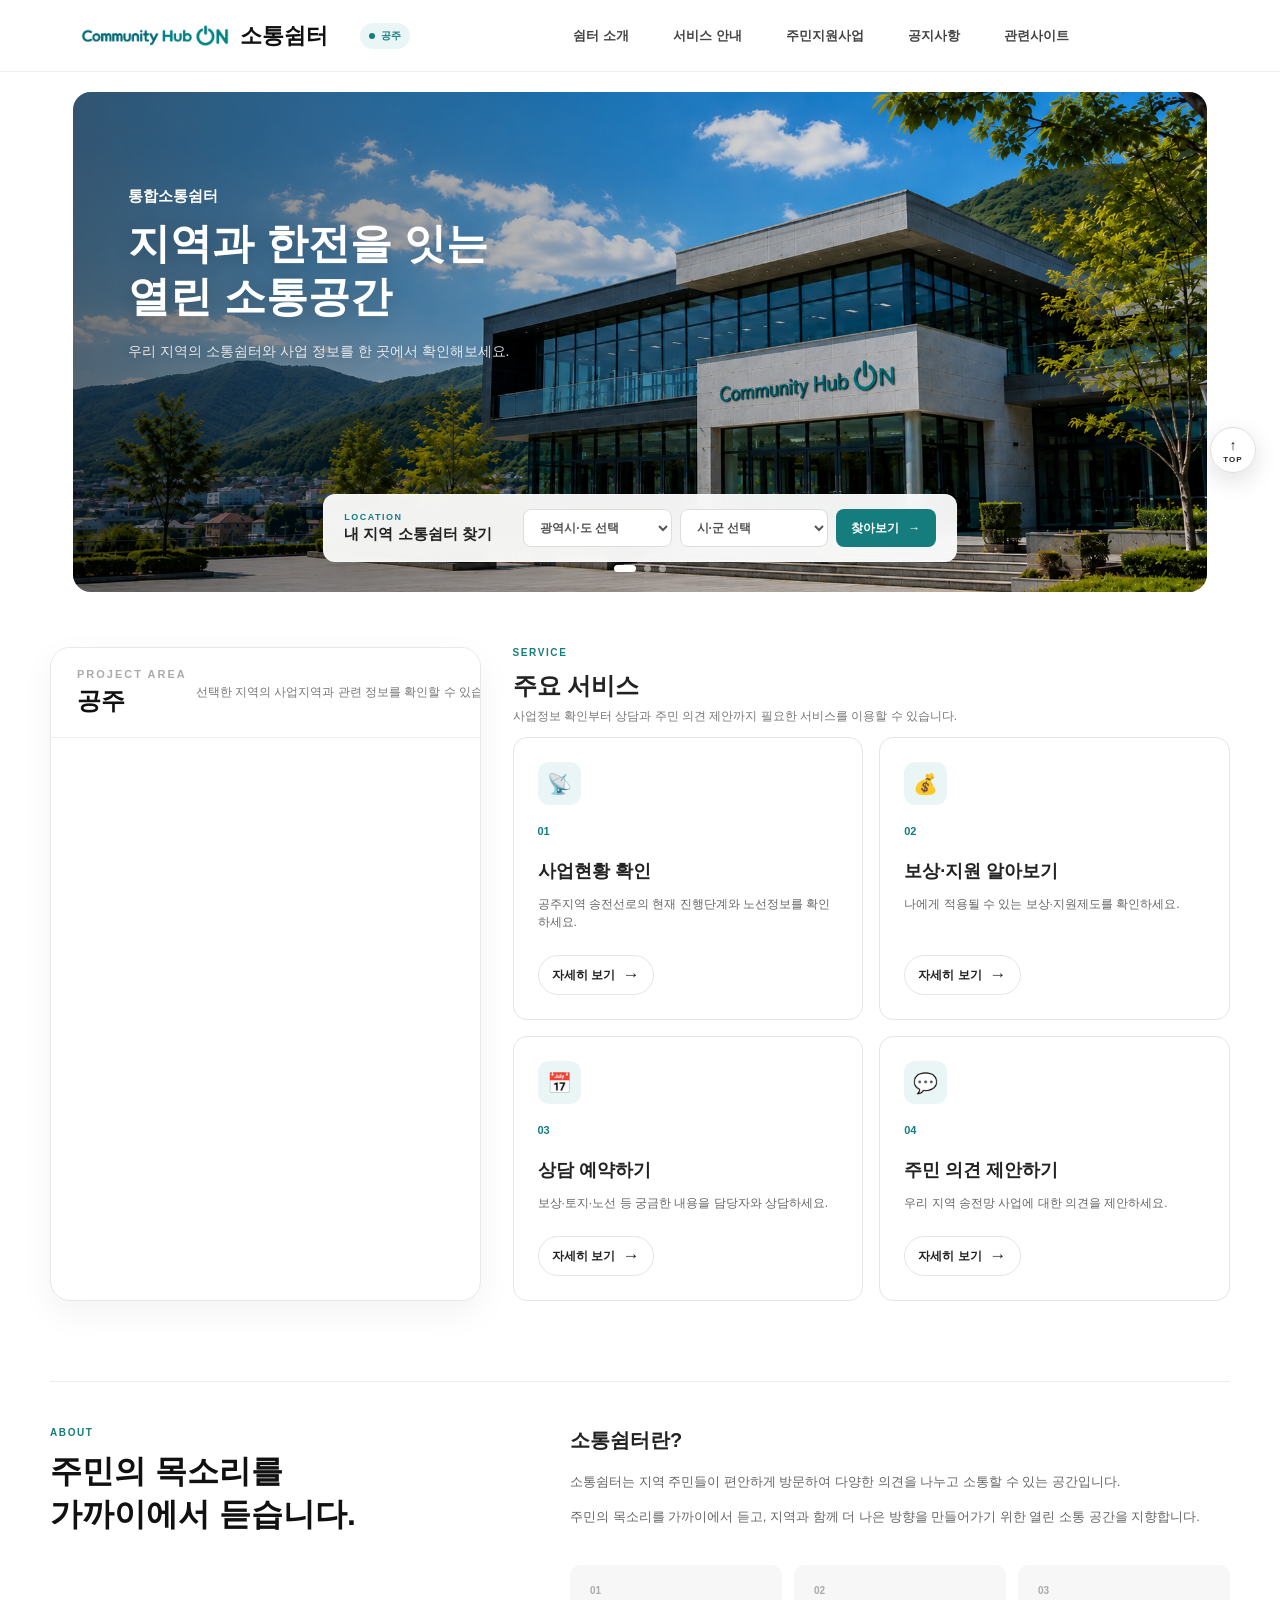
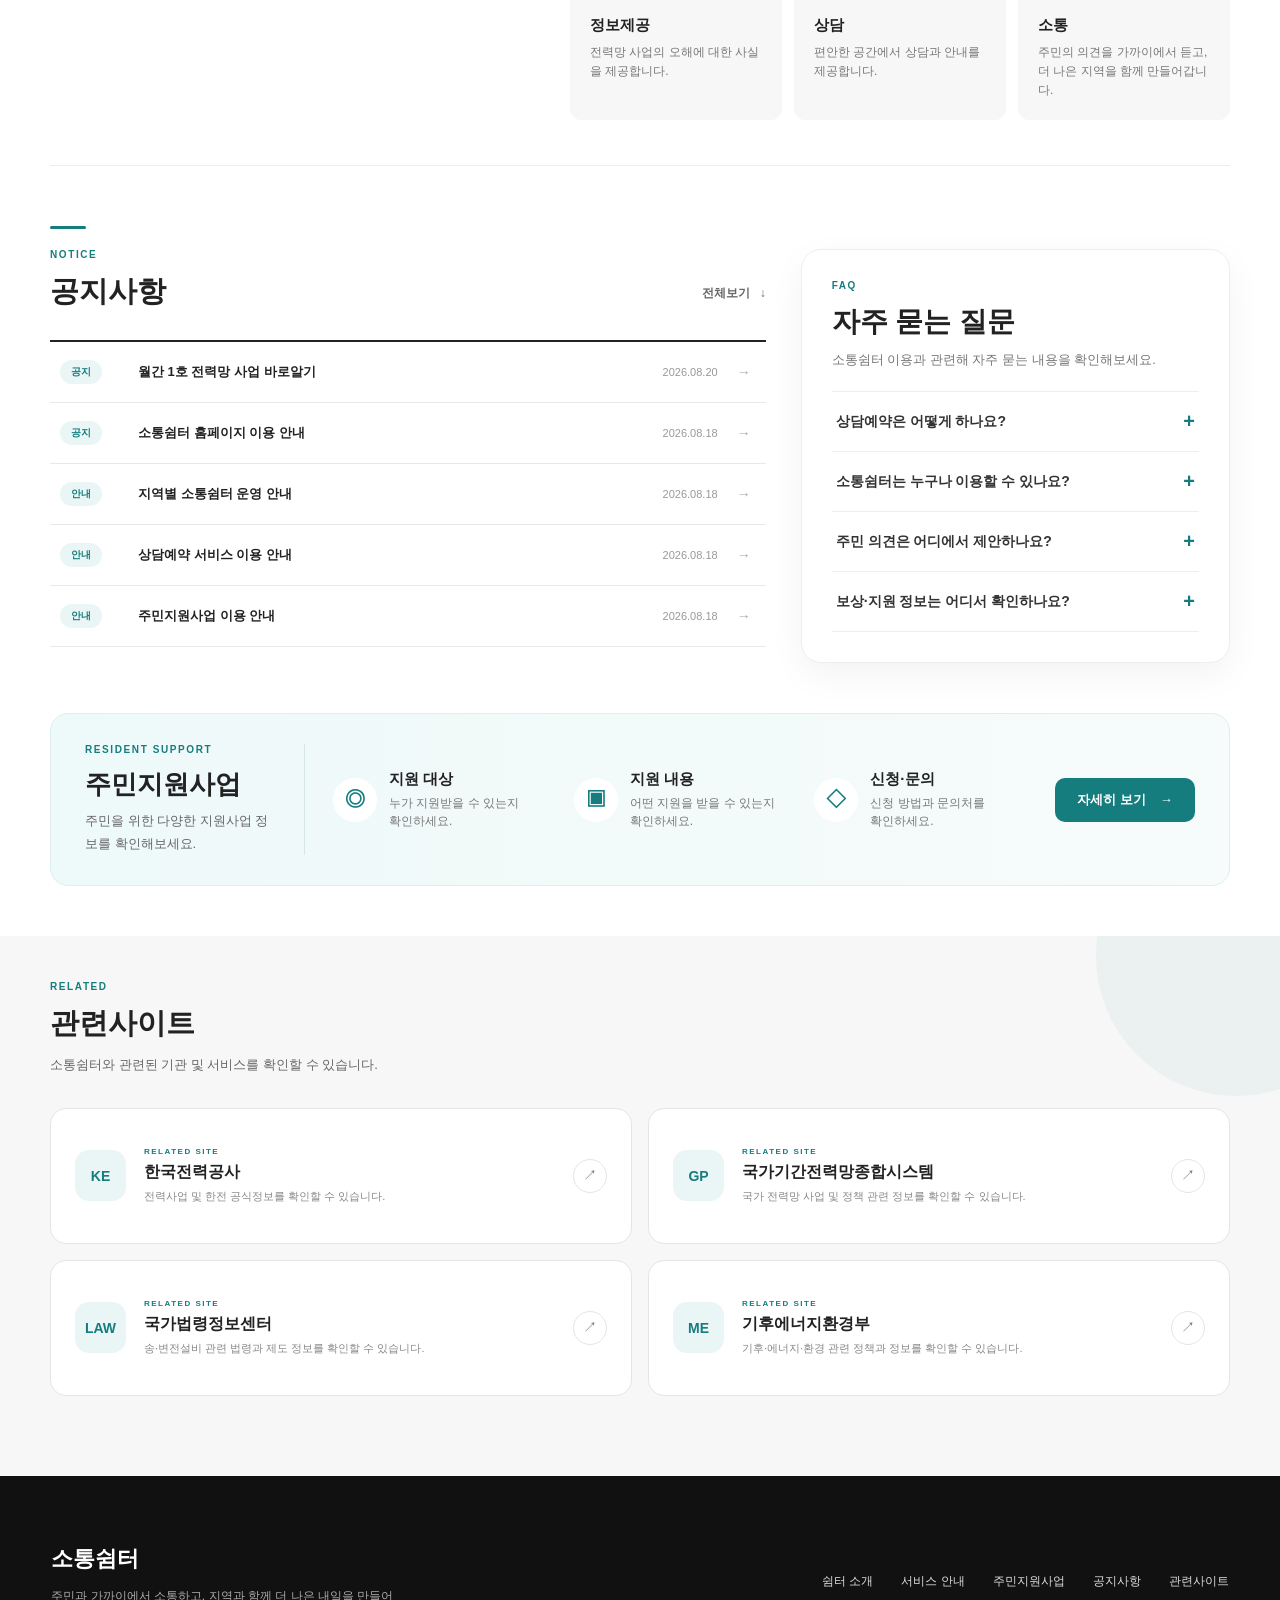
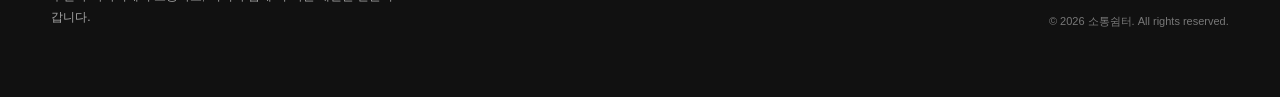
==== commit 0ef88940: "까먹음 꽤 햇는데 3 6 7" ====
--- a/index.html
+++ b/index.html
@@ -438,17 +438,25 @@
                             <div class="mega-column">
 
                                 <h3>
-                                    전력기관
+                                    관련기관
                                 </h3>
 
-                                <a
-                                    href="https://home.kepco.co.kr/"
+                                 <a
+                                    href="https://www.kepco.co.kr/"
                                     target="_blank"
                                     rel="noopener noreferrer"
                                 >
                                     한국전력공사
                                 </a>
 
+                                <a
+                                    href="국가기간전력망-주소"
+                                    target="_blank"
+                                    rel="noopener noreferrer"
+                                >
+                                    국가기간전력망 종합관리시스템
+                                </a>
+
                             </div>
 
 
@@ -458,12 +466,20 @@
                                     관련기관
                                 </h3>
 
-                                <a href="#related">
-                                    관련 기관
+                                <a
+                                    href="https://www.law.go.kr/"
+                                    target="_blank"
+                                    rel="noopener noreferrer"
+                                >
+                                    국가법령정보센터
                                 </a>
 
-                                <a href="#related">
-                                    협력 기관
+                                <a
+                                    href="https://www.mcee.go.kr/"
+                                    target="_blank"
+                                    rel="noopener noreferrer"
+                                >
+                                    기후에너지환경부
                                 </a>
 
                             </div>
@@ -1106,12 +1122,12 @@
                             </span>
 
                             <strong>
-                                소통
+                                정보제공
                             </strong>
 
                             <p>
-                                주민의 다양한 의견을
-                                가까이에서 듣습니다.
+                                전력망 사업의 오해에
+                                대한 사실을 제공합니다.           
                             </p>
 
                         </div>
@@ -1142,12 +1158,12 @@
                             </span>
 
                             <strong>
-                                휴식
+                                소통
                             </strong>
 
                             <p>
-                                누구나 편하게 이용할 수 있는
-                                휴식 공간을 제공합니다.
+                                주민의 의견을 가까이에서 듣고,
+                                더 나은 지역을 함께 만들어갑니다.
                             </p>
 
                         </div>
@@ -1215,6 +1231,34 @@
 
 
                     <div class="notice-list">
+
+                        <button
+                            class="notice-item"
+                            data-category="공지"
+                            data-title="월간 1호 전력망 사업 바로알기"
+                            data-date="2026.08.20"
+                            data-content="전력망 사업의 추진 배경과 주요 내용, 관련 정보를 이해하기 쉽게 정리하여 안내드립니다. 자세한 내용은 첨부파일을 확인해주세요."
+                            data-file="files/월간 1호 전력망 사업 바로알기.pdf"
+                            data-file-name="월간 1호 전력망 사업 바로알기.pdf"
+                        >
+
+                            <span class="notice-category">
+                                공지
+                            </span>
+
+                            <strong>
+                                월간 1호 전력망 사업 바로알기
+                            </strong>
+
+                            <span class="notice-date">
+                                2026.08.20
+                            </span>
+
+                            <span class="notice-arrow">
+                                →
+                            </span>
+
+                        </button>
 
 
                         <button
@@ -1810,10 +1854,10 @@
 
 
 
-                    <!-- 공주시청 -->
+                    <!-- 기후 -->
 
                     <a
-                        href="https://www.gongju.go.kr/"
+                         href="https://www.mcee.go.kr/"
                         target="_blank"
                         rel="noopener noreferrer"
                         class="related-card"
@@ -1821,7 +1865,7 @@
 
                         <div class="related-icon">
                             <span>
-                                GJ
+                                ME
                             </span>
                         </div>
 
@@ -1833,12 +1877,12 @@
                             </span>
 
                             <h3>
-                                공주시청
+                                기후에너지환경부
                             </h3>
 
                             <p>
-                                공주시 지역 공고 및
-                                행정정보를 확인할 수 있습니다.
+                                기후·에너지·환경 관련 정책과
+                                정보를 확인할 수 있습니다.
                             </p>
 
                         </div>
@@ -2194,6 +2238,27 @@
                 공지사항 내용이 표시됩니다.
             </div>
 
+            <div
+                class="notice-modal-file"
+                id="noticeModalFile"
+                style="display: none;"
+            >
+
+                <span>
+                    첨부파일
+                </span>
+
+                <a
+                    href="#"
+                    id="noticeFileLink"
+                    target="_blank"
+                    rel="noopener noreferrer"
+                >
+                    첨부파일 보기
+                </a>
+
+            </div>
+
 
         </div>
 
--- a/style.css
+++ b/style.css
@@ -4210,4 +4210,50 @@
     width: 150px;
     height: auto;
     display: block;
+}
+
+/* =========================
+   공지사항 첨부파일
+========================= */
+
+.notice-modal-file {
+    margin-top: 28px;
+    padding: 18px 20px;
+
+    display: flex;
+    align-items: center;
+    gap: 16px;
+
+    background: #f3fbf9;
+
+    border: 1px solid #d9eeea;
+    border-radius: 10px;
+}
+
+.notice-modal-file > span {
+    flex-shrink: 0;
+
+    font-size: 14px;
+    font-weight: 700;
+
+    color: #0f8f7d;
+}
+
+.notice-modal-file > span::before {
+    content: "📎";
+    margin-right: 7px;
+}
+
+.notice-modal-file a {
+    font-size: 14px;
+    font-weight: 600;
+
+    color: #222;
+
+    text-decoration: none;
+}
+
+.notice-modal-file a:hover {
+    color: #0f8f7d;
+    text-decoration: underline;
 }
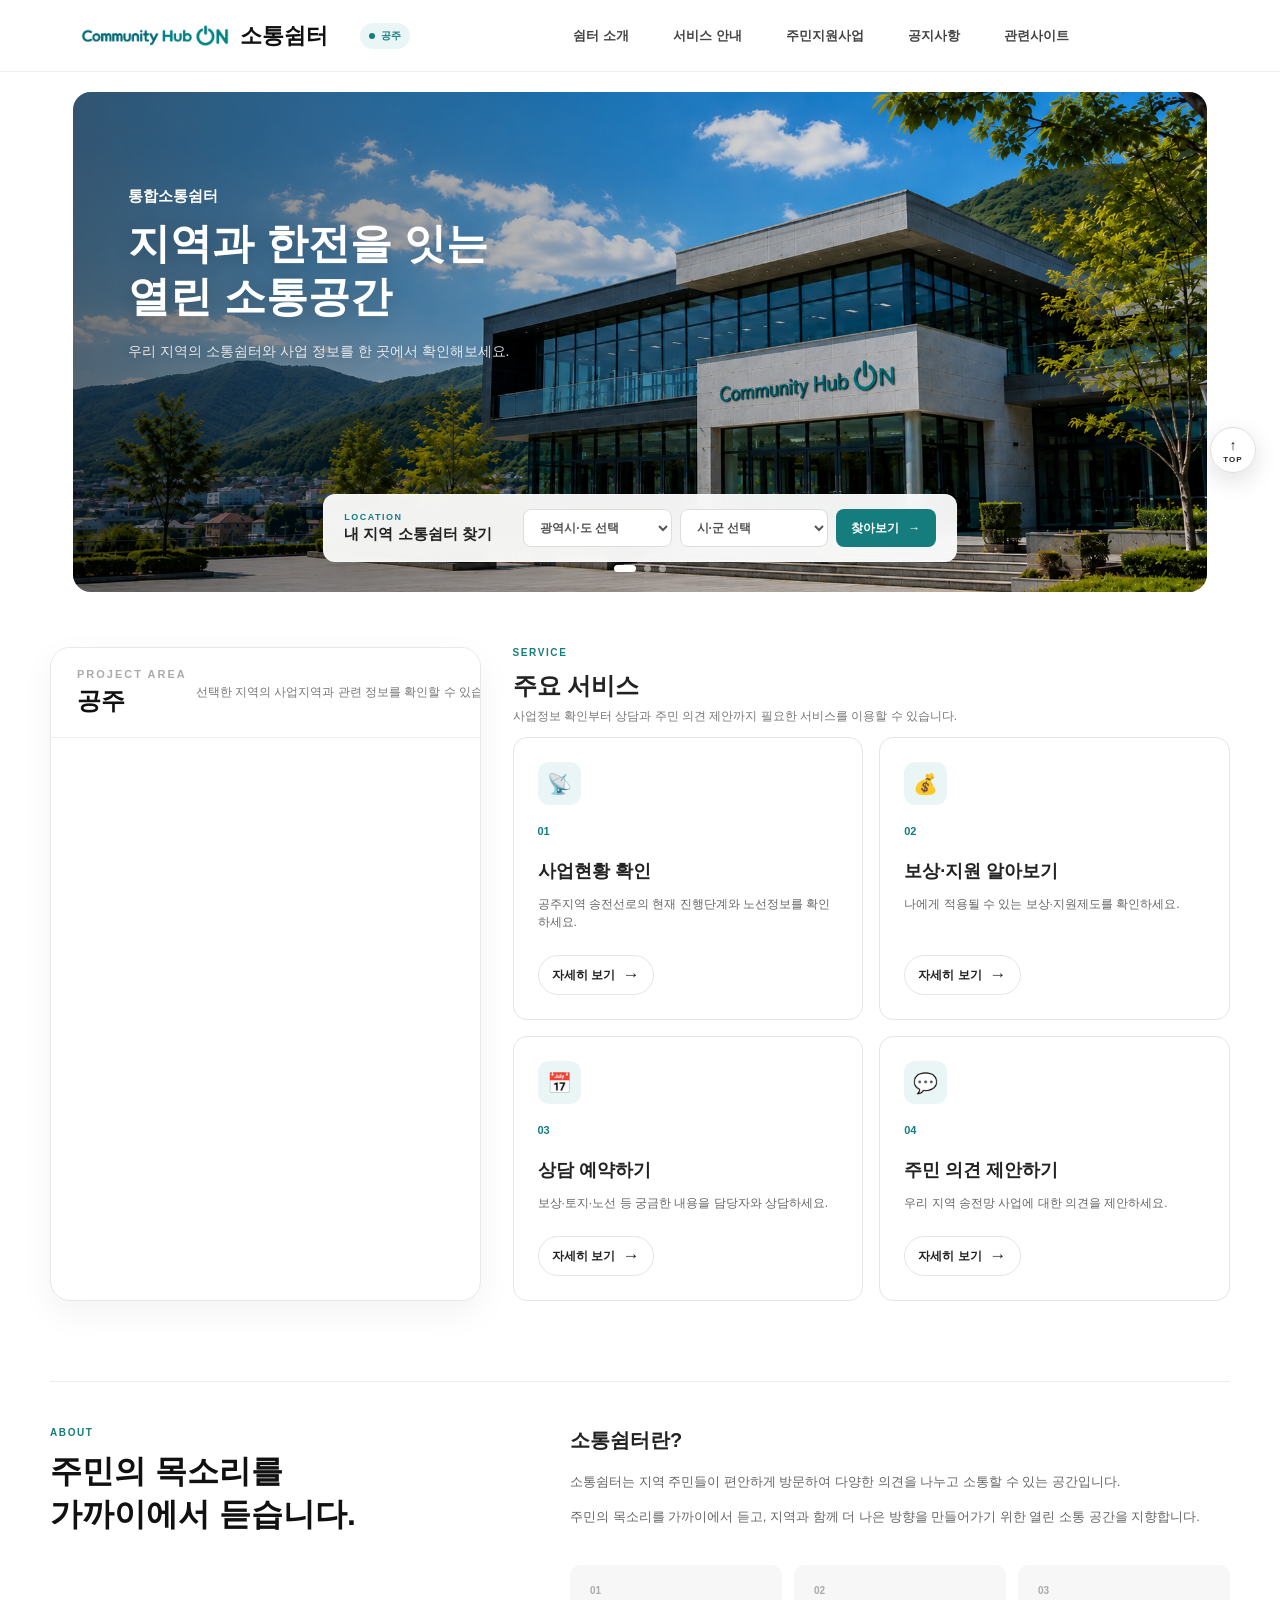
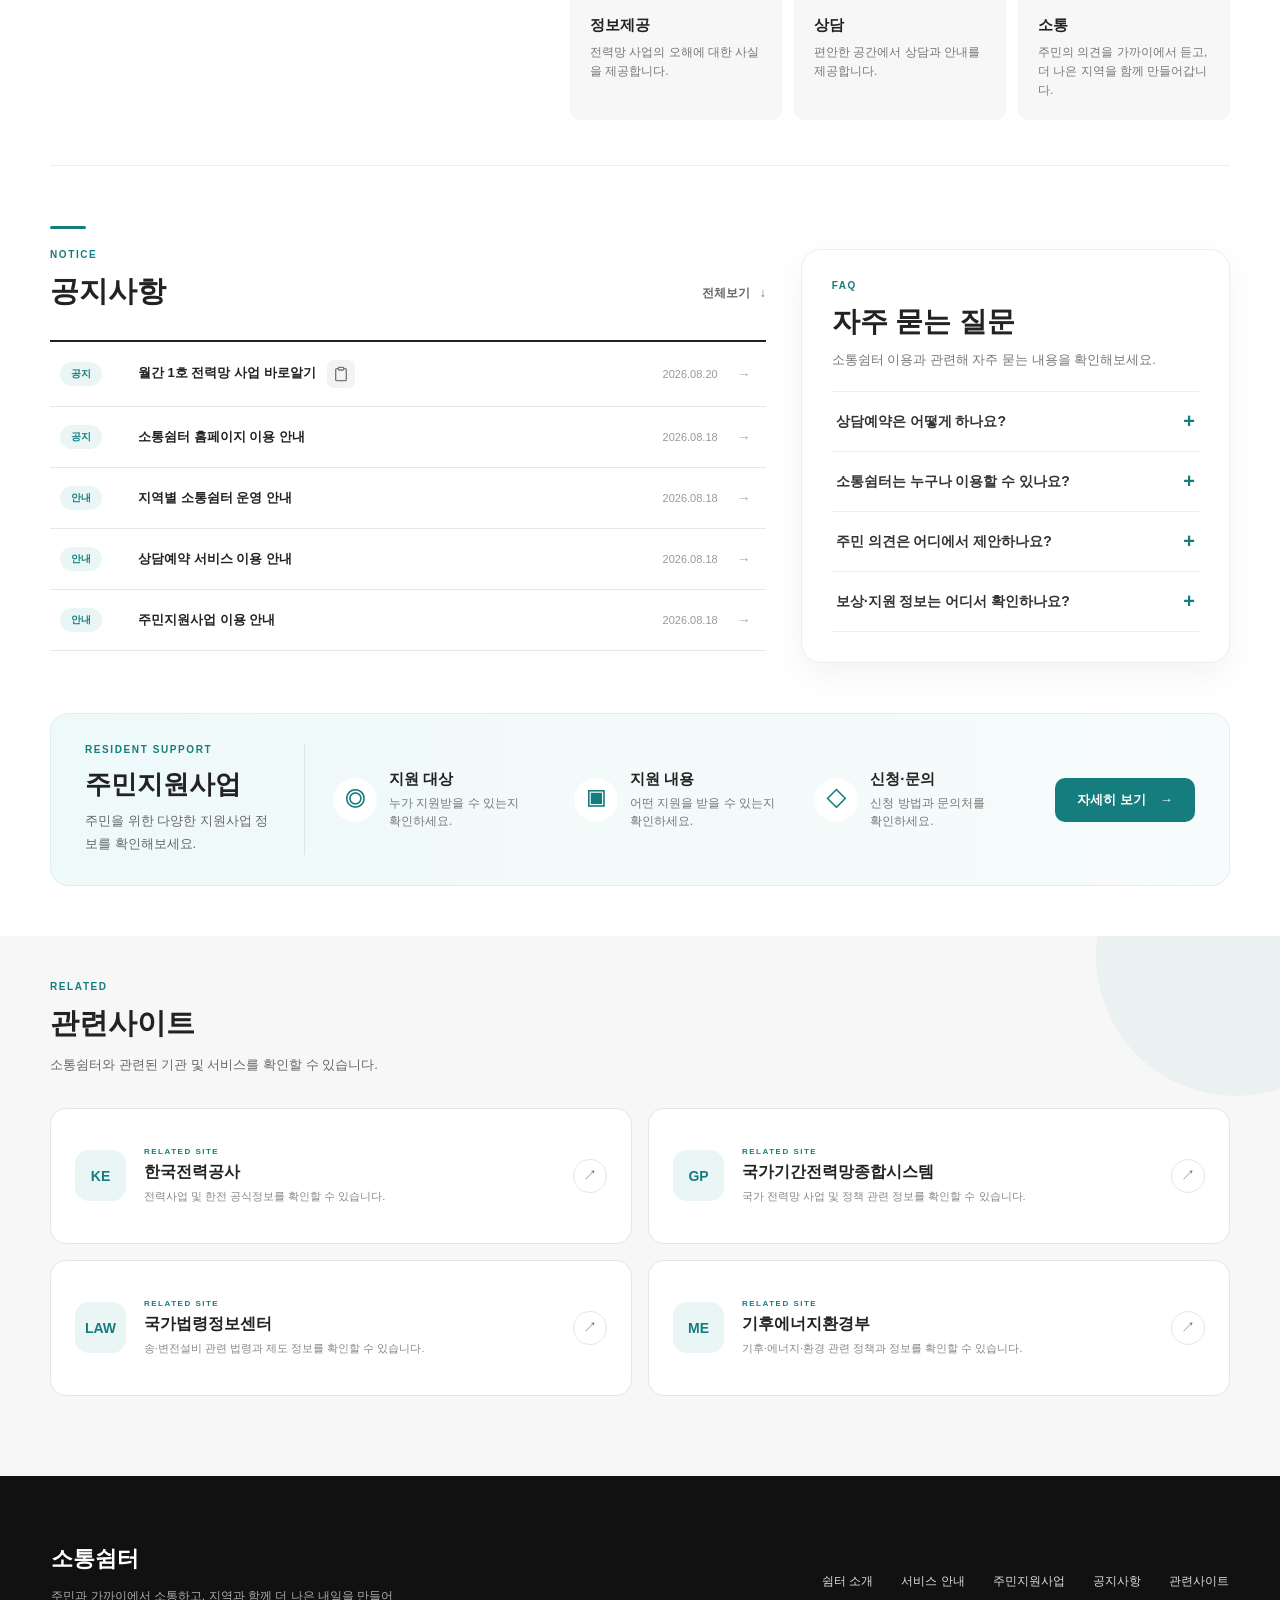
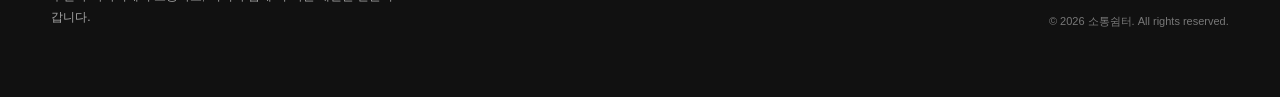
==== commit a86278b3: "보상제도 안내 추가" ====
--- a/index.html
+++ b/index.html
@@ -1248,6 +1248,21 @@
 
                             <strong>
                                 월간 1호 전력망 사업 바로알기
+                                <span class="file-icon" title="첨부파일 있음">
+
+                                    <svg
+                                        viewBox="0 0 6.35 6.35"
+                                        width="16"
+                                        height="16"
+                                        xmlns="http://www.w3.org/2000/svg"
+                                    >
+                                        <path
+                                            fill="currentColor"
+                                            d="M2.43.265c-.3 0-.548.236-.573.53h-.328a.74.74 0 0 0-.735.734v3.822a.74.74 0 0 0 .735.734H4.82a.74.74 0 0 0 .735-.734V1.529a.74.74 0 0 0-.735-.735h-.328a.58.58 0 0 0-.573-.53zm0 .529h1.49c.032 0 .049.017.049.049v.431c0 .032-.017.049-.049.049H2.43c-.032 0-.05-.017-.05-.049V.843c0-.032.018-.05.05-.05zm-.901.53h.328c.026.292.274.528.573.528h1.49a.58.58 0 0 0 .573-.529h.328a.2.2 0 0 1 .206.206v3.822a.2.2 0 0 1-.206.205H1.53a.2.2 0 0 1-.206-.205V1.529a.2.2 0 0 1 .206-.206z"
+                                        ></path>
+                                    </svg>
+
+                                </span>
                             </strong>
 
                             <span class="notice-date">
--- a/style.css
+++ b/style.css
@@ -4256,4 +4256,57 @@
 .notice-modal-file a:hover {
     color: #0f8f7d;
     text-decoration: underline;
+}
+
+.file-icon {
+    width: 28px;
+    height: 28px;
+
+    display: inline-flex;
+    align-items: center;
+    justify-content: center;
+
+    margin-left: 8px;
+
+    color: #777;
+    background: #f3f3f3;
+
+    border-radius: 7px;
+
+    vertical-align: middle;
+
+    transition:
+        background 0.2s ease,
+        color 0.2s ease,
+        transform 0.2s ease;
+}
+
+.notice-item:hover .file-icon {
+    color: #0b8f8c;
+    background: #eaf7f6;
+    transform: translateY(-1px);
+}
+
+.status-card {
+    color: inherit;
+    text-decoration: none;
+}
+.status-link {
+    display: inline-flex;
+    align-items: center;
+    gap: 7px;
+
+    margin-top: 20px;
+
+    font-size: 14px;
+    font-weight: 700;
+    color: #0b8f8c;
+}
+
+.status-link-arrow {
+    transition: transform 0.2s ease;
+}
+
+.status-card:hover .status-link-arrow {
+    transform: translateX(5px);
 }
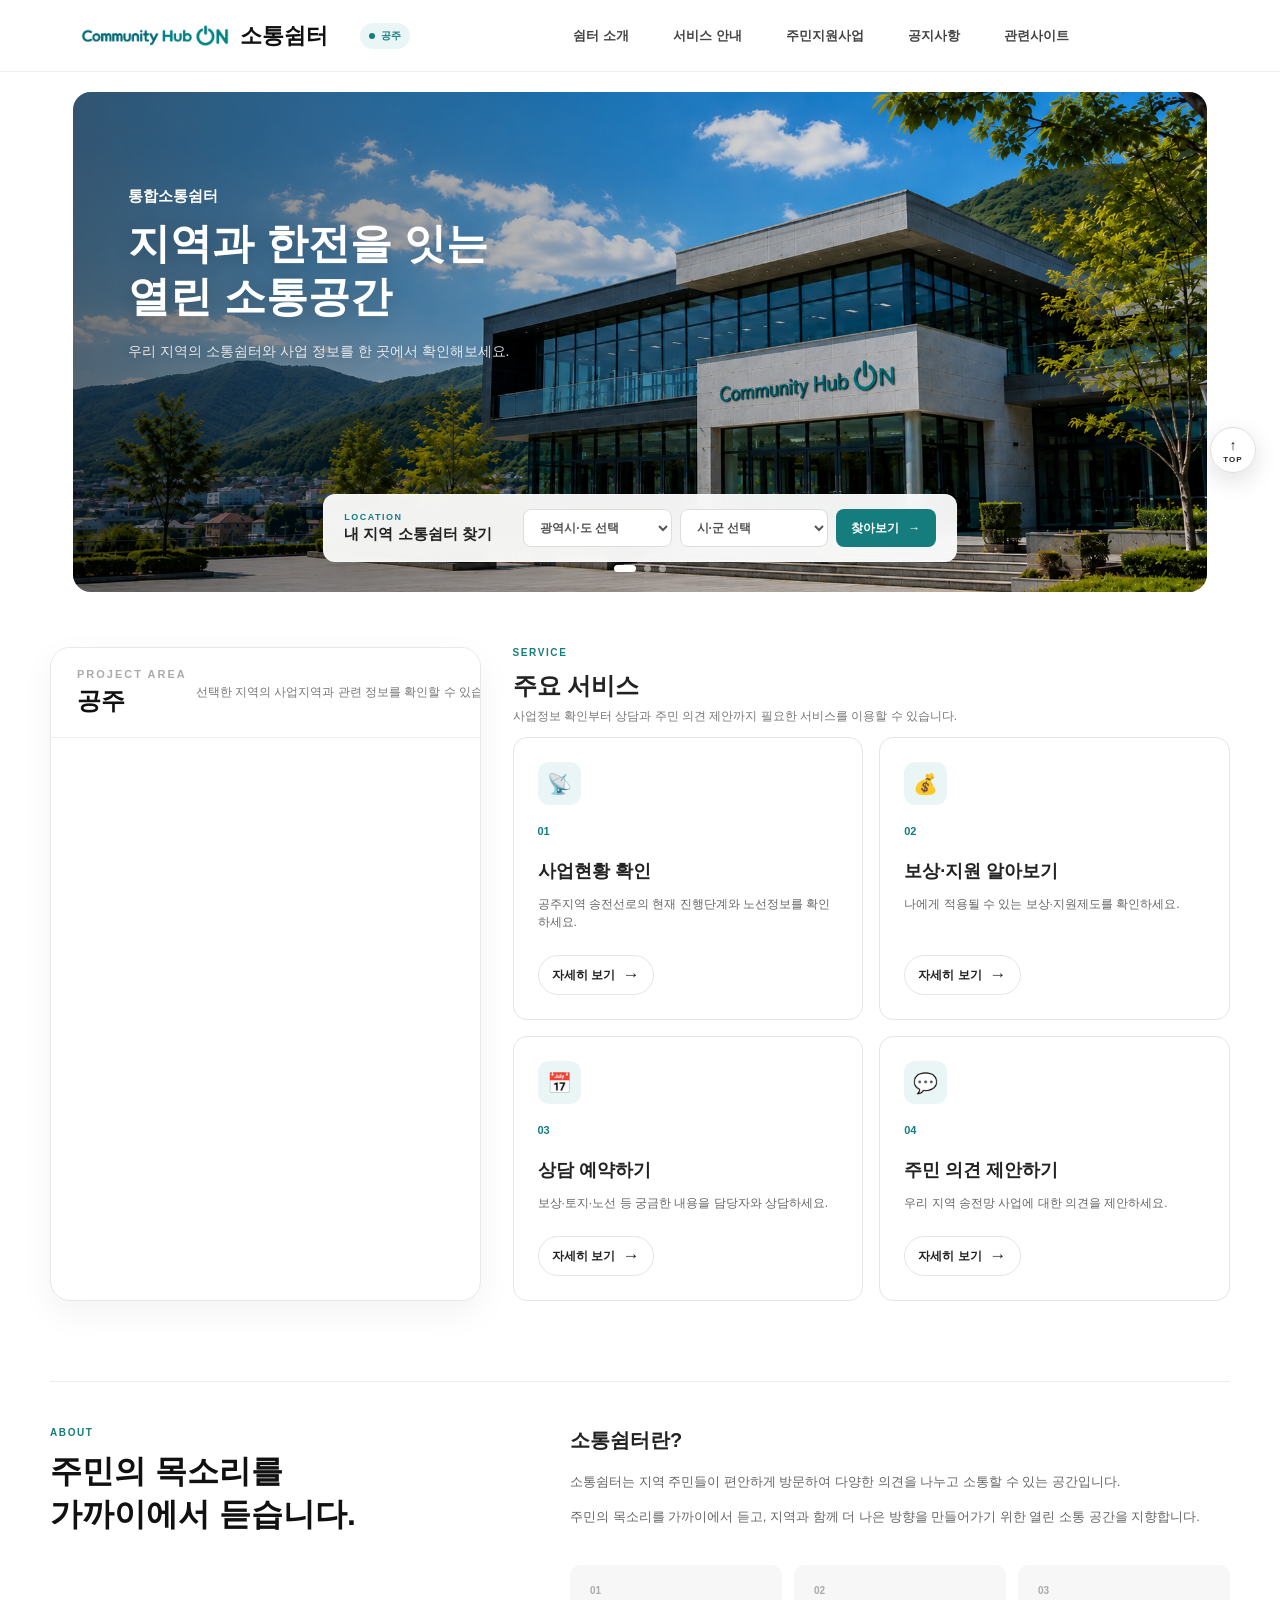
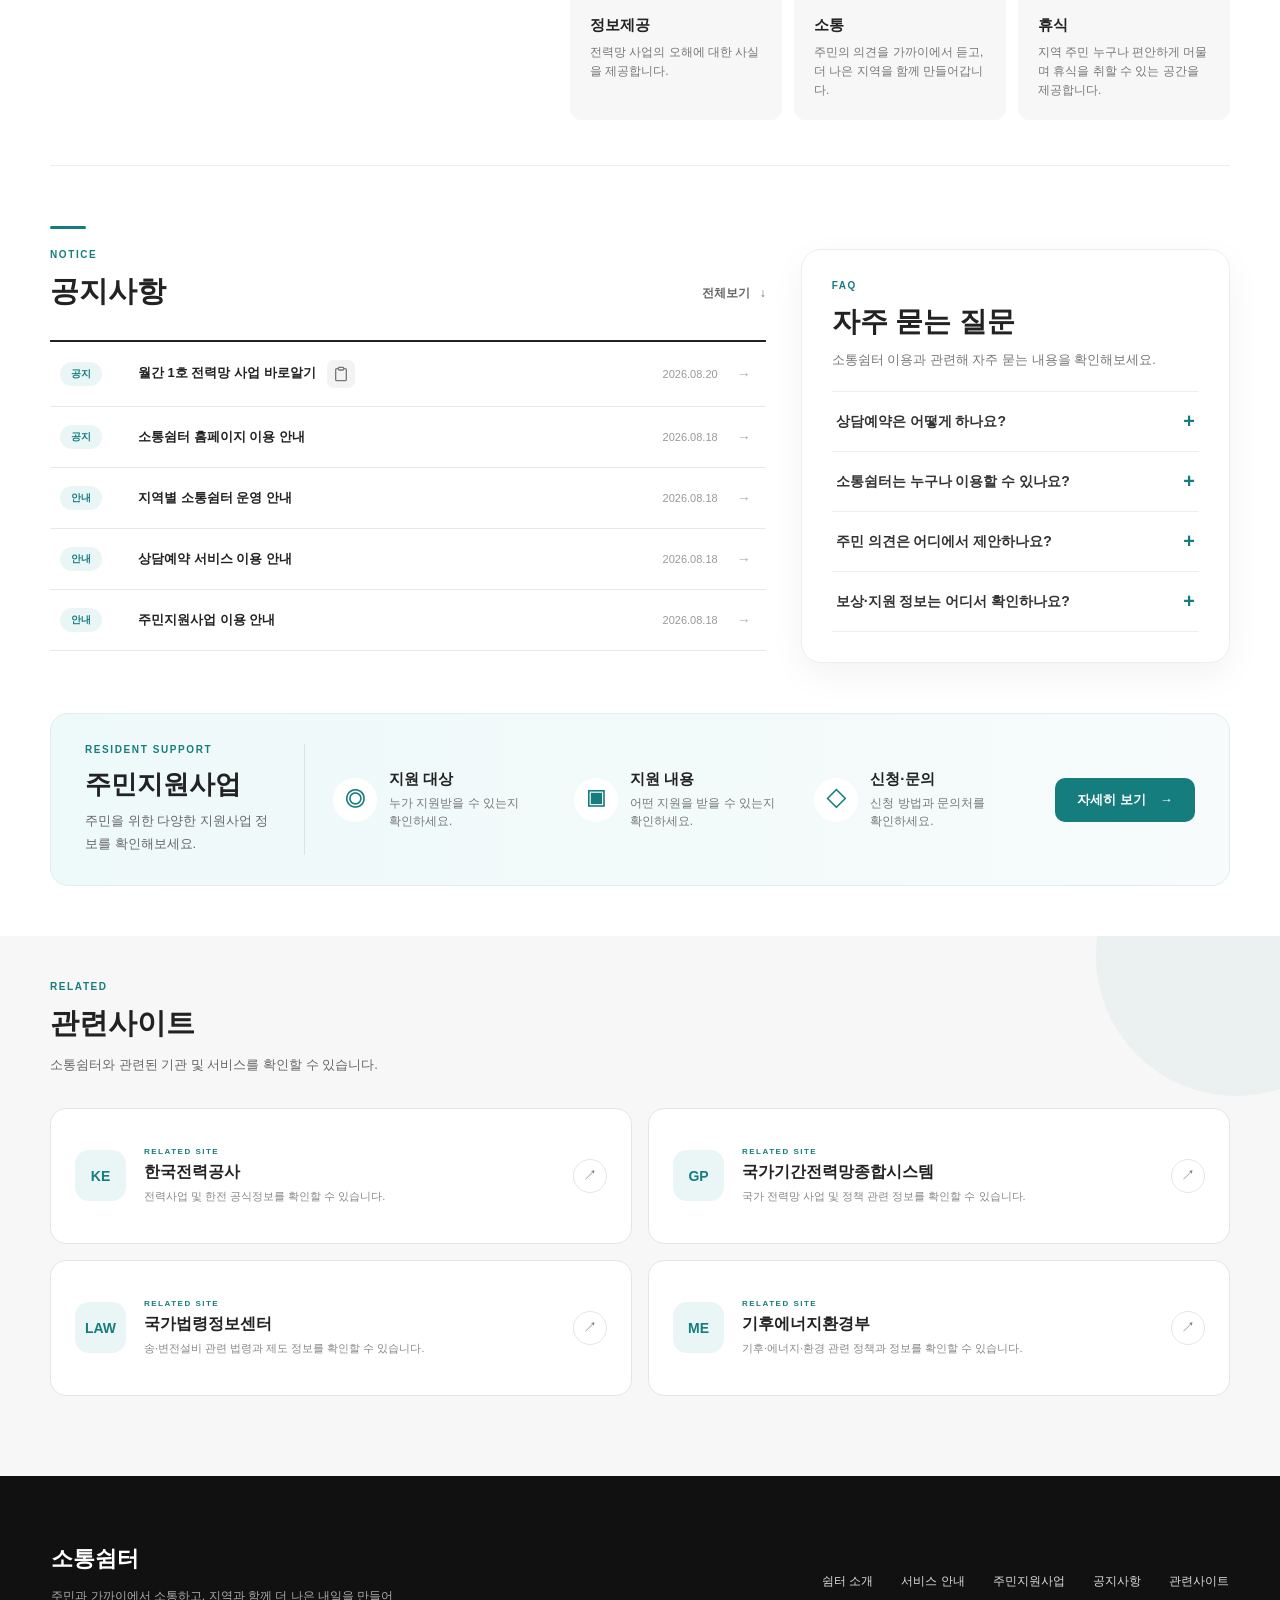
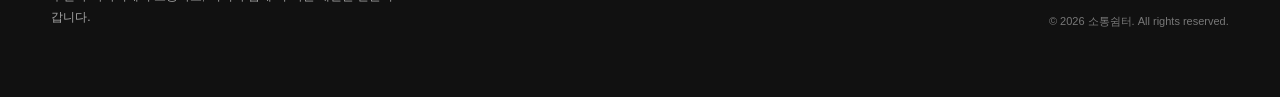
==== commit 6eab2e5c: "짜란한거 수정" ====
--- a/index.html
+++ b/index.html
@@ -1140,30 +1140,30 @@
                             </span>
 
                             <strong>
-                                상담
-                            </strong>
-
-                            <p>
-                                편안한 공간에서
-                                상담과 안내를 제공합니다.
-                            </p>
-
-                        </div>
-
-
-                        <div class="about-feature">
-
-                            <span>
-                                03
-                            </span>
-
-                            <strong>
                                 소통
                             </strong>
 
                             <p>
                                 주민의 의견을 가까이에서 듣고,
                                 더 나은 지역을 함께 만들어갑니다.
+                            </p>
+
+                        </div>
+
+
+                        <div class="about-feature">
+
+                            <span>
+                                03
+                            </span>
+
+                            <strong>
+                                휴식
+                            </strong>
+
+                            <p>
+                                지역 주민 누구나 편안하게 머물며
+                                휴식을 취할 수 있는 공간을 제공합니다.
                             </p>
 
                         </div>
--- a/style.css
+++ b/style.css
@@ -1526,7 +1526,7 @@
 }
 .facility-image {
     width: 100%;
-    height: 230px;
+    height: 250px;
     display: flex;
     align-items: center;
     justify-content: center;
@@ -4309,4 +4309,103 @@
 
 .status-card:hover .status-link-arrow {
     transform: translateX(5px);
+}
+
+/* =========================
+   보상 상담 팝업
+========================= */
+
+.compensation-card {
+    cursor: pointer;
+}
+
+.compensation-popup {
+    position: fixed;
+    inset: 0;
+
+    display: none;
+    align-items: center;
+    justify-content: center;
+
+    background: rgba(0, 0, 0, 0.25);
+
+    z-index: 9999;
+}
+
+.compensation-popup.active {
+    display: flex;
+}
+
+.compensation-popup-box {
+    width: min(400px, calc(100% - 40px));
+
+    padding: 36px 32px 30px;
+
+    text-align: center;
+
+    background: #fff;
+
+    border-radius: 16px;
+
+    box-shadow:
+        0 15px 50px rgba(0, 0, 0, 0.15);
+}
+
+.compensation-popup-icon {
+    width: 46px;
+    height: 46px;
+
+    display: flex;
+    align-items: center;
+    justify-content: center;
+
+    margin: 0 auto 18px;
+
+    color: #0b8f8c;
+    font-size: 22px;
+    font-weight: 700;
+
+    background: #eaf7f6;
+
+    border-radius: 50%;
+}
+
+.compensation-popup-box h3 {
+    margin: 0 0 10px;
+
+    font-size: 20px;
+}
+
+.compensation-popup-box p {
+    margin: 0 0 25px;
+
+    color: #666;
+    font-size: 14px;
+}
+
+.compensation-popup-box button {
+    min-width: 100px;
+
+    padding: 11px 24px;
+
+    color: #fff;
+    font-weight: 700;
+
+    background: #0b8f8c;
+
+    border: 0;
+    border-radius: 8px;
+
+    cursor: pointer;
+}
+
+.compensation-popup-box button:hover {
+    background: #087976;
+}
+
+.facility-image img {
+    width: 100%;
+    height: 100%;
+    object-fit: cover;
+    display: block;
 }
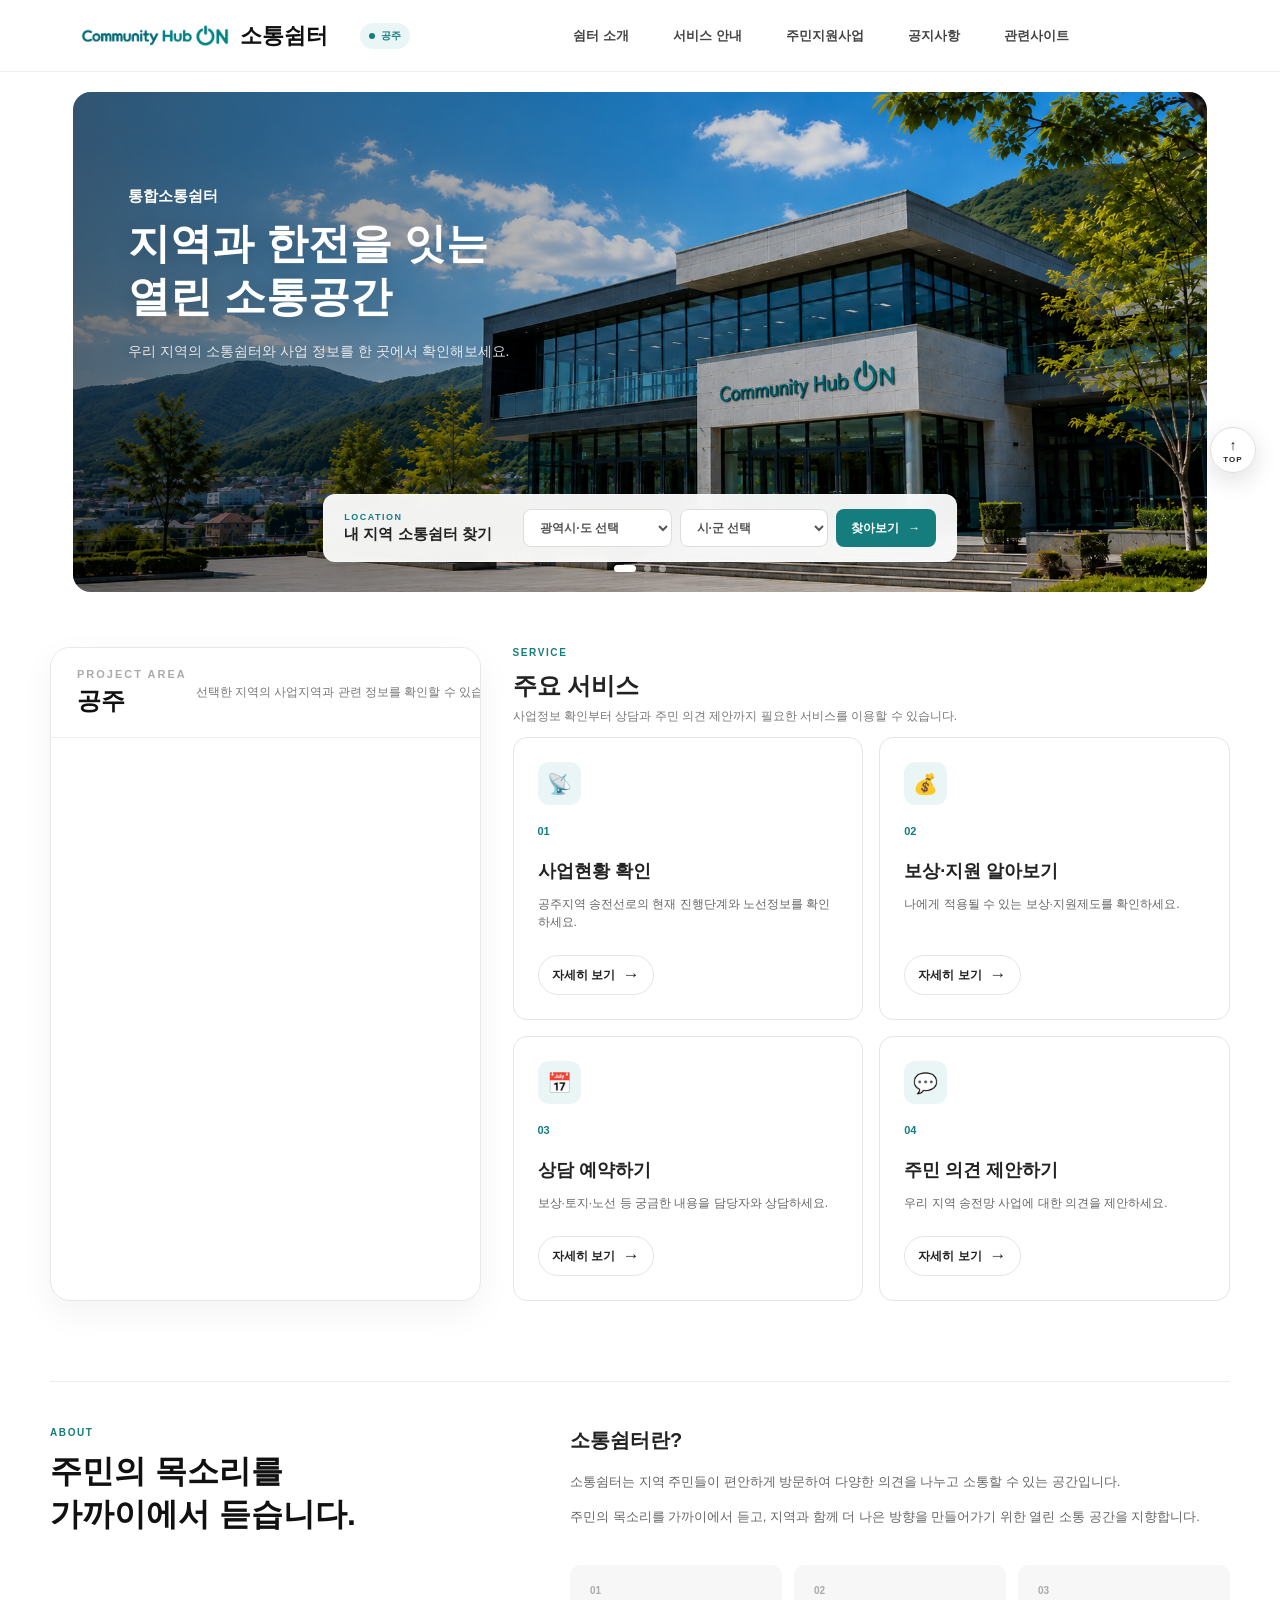
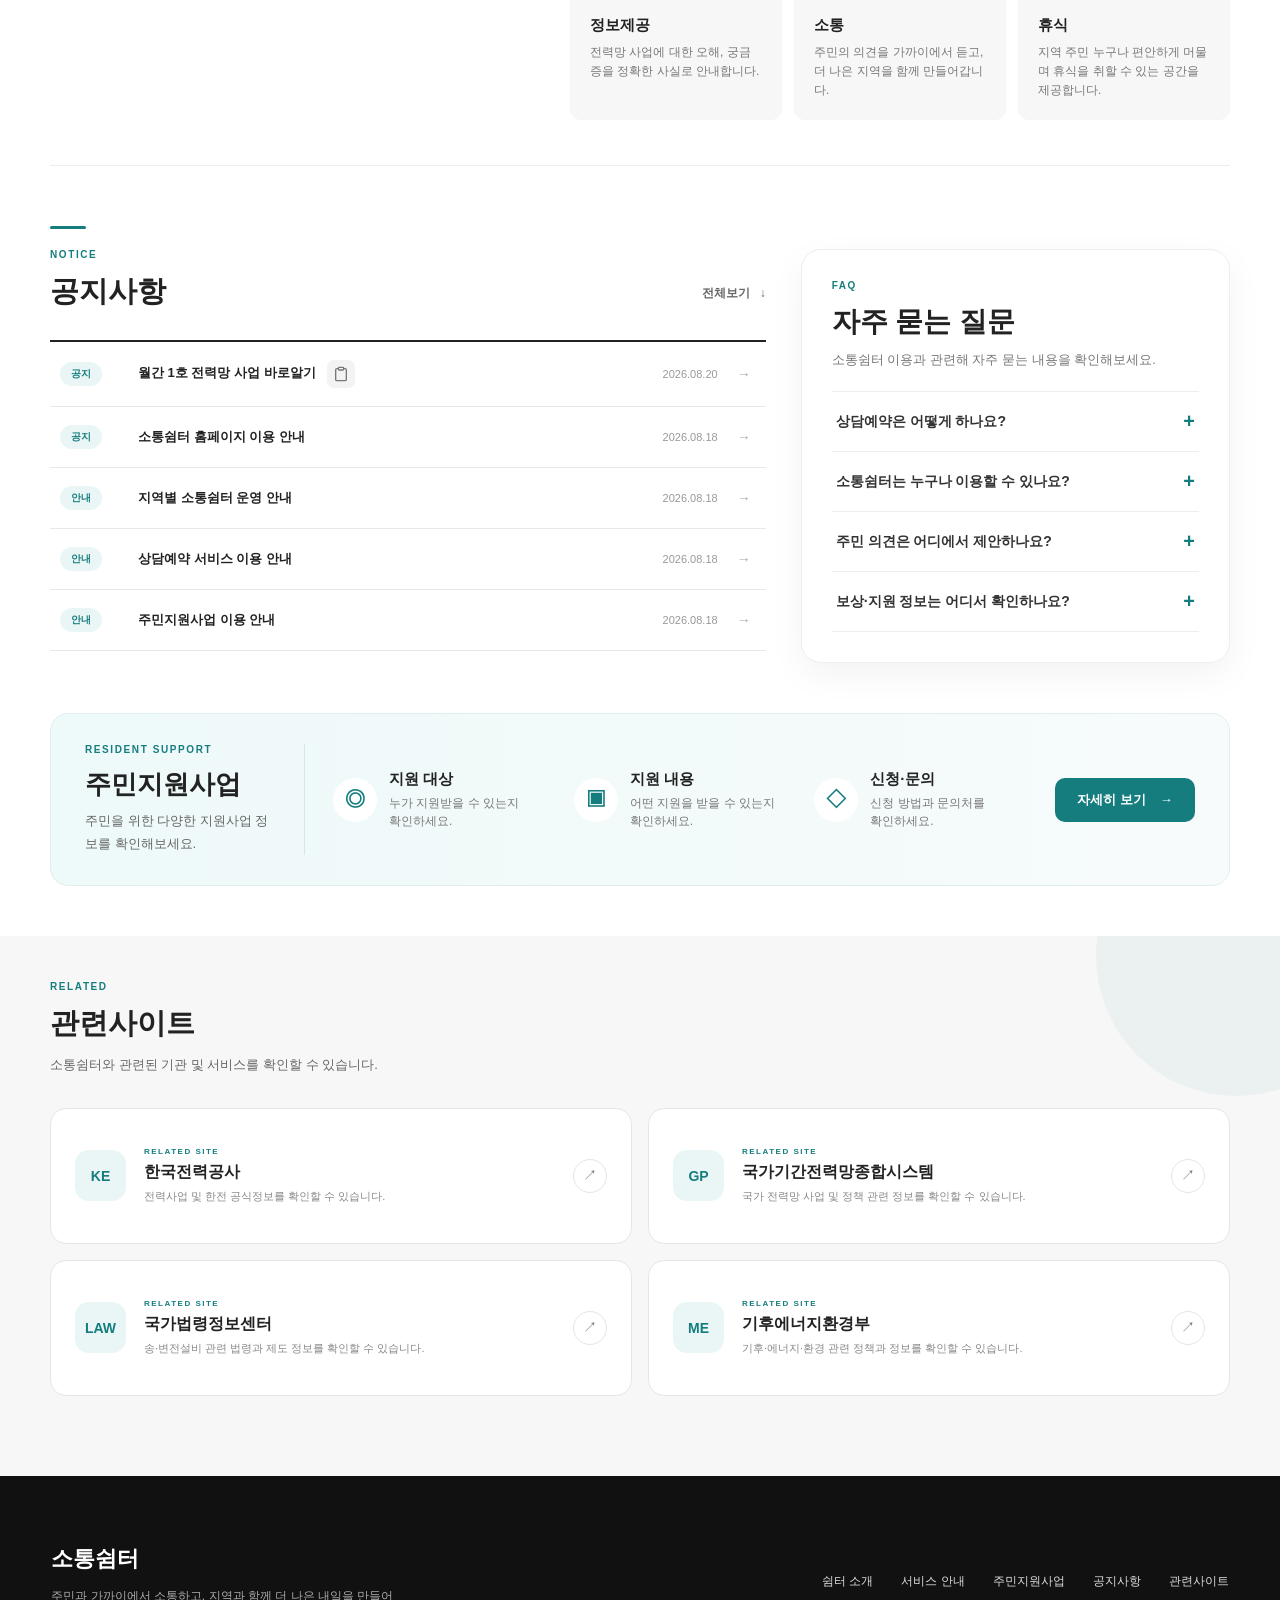
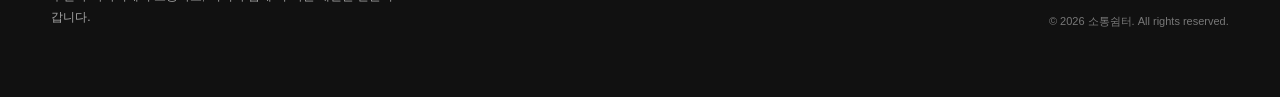
==== commit 6a9fbc75: "메뉴" ====
--- a/index.html
+++ b/index.html
@@ -114,35 +114,20 @@
                             </div>
 
 
-                            <div class="mega-column region-mega-column">
-
-                        
-
-                                <div class="mega-region-list">
-
-                                    <div class="region-group">
-                                        <h3>지역별 쉼터</h3>
-                                        <a href="detail.html?region=공주">공주</a>
-                                        <a href="detail.html?region=평창">평창</a>
-                                    </div>
-
-                                    <div class="region-group">
-                                        <h3>지역별 쉼터</h3>
-                                        <a href="detail.html?region=태백">태백</a>
-                                        <a href="detail.html?region=홍천">홍천</a>
-                                    </div>
-
-                                    <div class="region-group">
-                                        <h3>지역별 쉼터</h3>
-                                        <a href="detail.html?region=괴산">괴산</a>
-                                        <a href="detail.html?region=전주">전주</a>
-                                    </div>
-
-                                    <div class="region-group">
-                                        <h3>지역별 쉼터</h3>
-                                        <a href="detail.html?region=고창">고창</a>
-                                    </div>
-
+                            <div class="mega-column mega-column-wide">
+
+                                <h3>
+                                    지역별 쉼터
+                                </h3>
+
+                                <div class="region-links">
+                                    <a href="detail.html?region=공주">공주</a>
+                                    <a href="detail.html?region=평창">평창</a>
+                                    <a href="detail.html?region=태백">태백</a>
+                                    <a href="detail.html?region=홍천">홍천</a>
+                                    <a href="detail.html?region=괴산">괴산</a>
+                                    <a href="detail.html?region=전주">전주</a>
+                                    <a href="detail.html?region=고창">고창</a>
                                 </div>
 
                             </div>
@@ -1126,8 +1111,8 @@
                             </strong>
 
                             <p>
-                                전력망 사업의 오해에
-                                대한 사실을 제공합니다.           
+                                전력망 사업에 대한 오해, 궁금증을
+                                정확한 사실로 안내합니다.
                             </p>
 
                         </div>
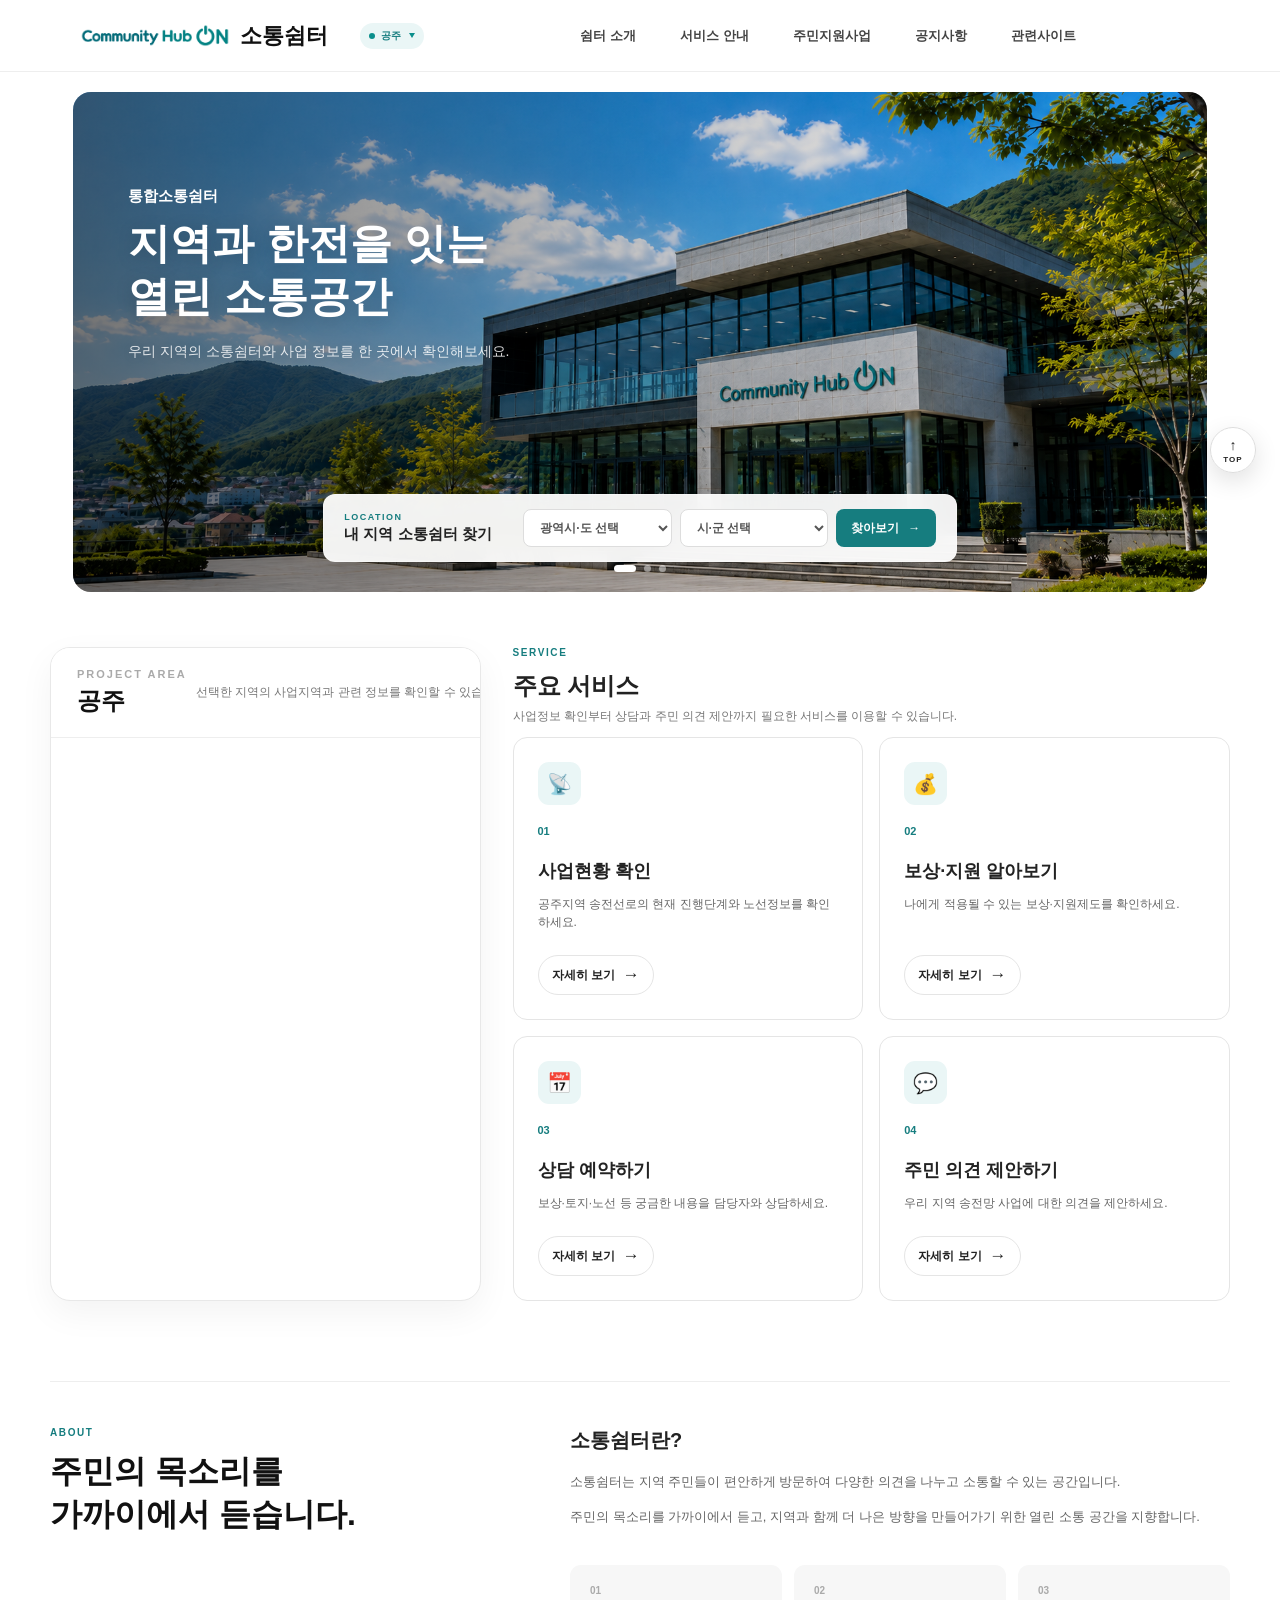
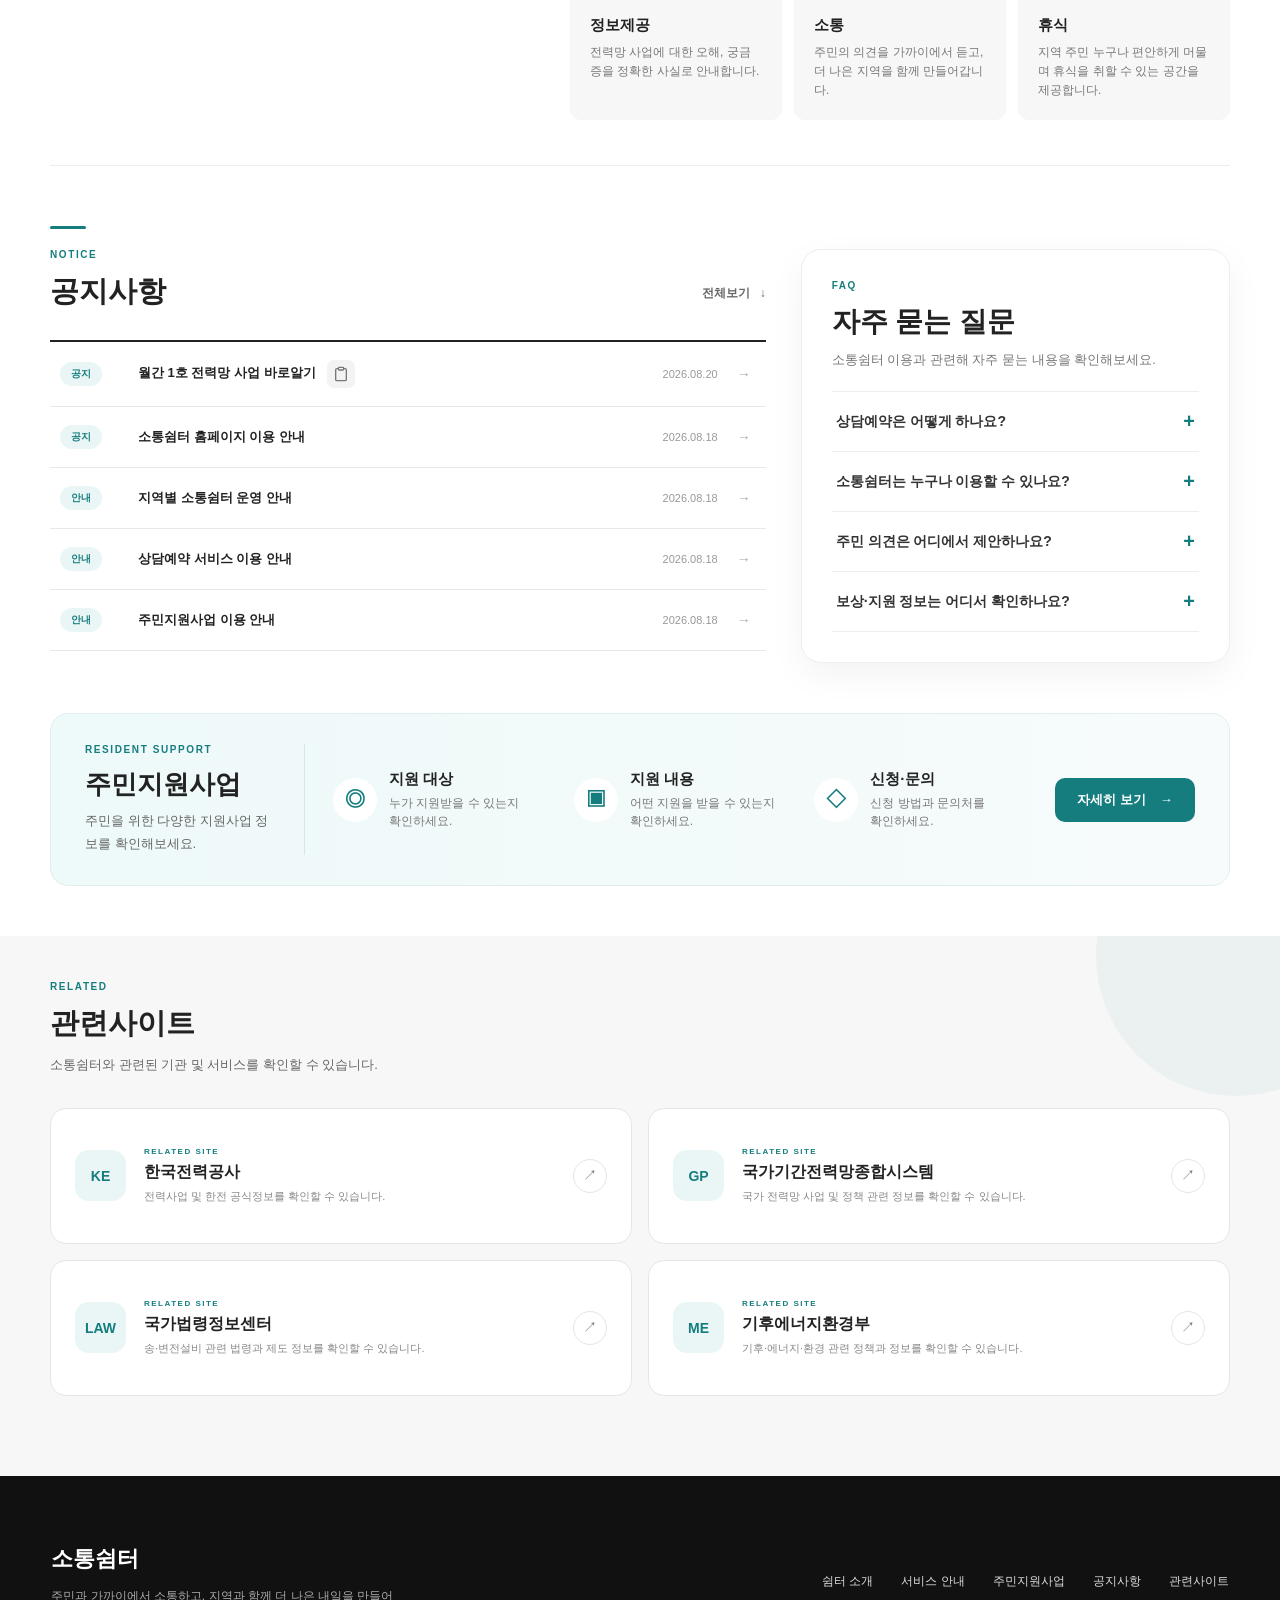
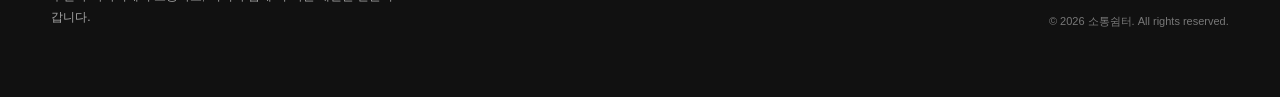
==== commit 66ea4870: "상단 지역 설정 메뉴 추가" ====
--- a/index.html
+++ b/index.html
@@ -47,13 +47,27 @@
             </a>
 
 
-            <div class="header-region">
+            <div class="header-region" id="headerRegionButton">
 
                 <span class="header-region-dot"></span>
 
                 <span id="headerRegionName">
                     공주
                 </span>
+
+                <span class="header-region-arrow"></span>
+
+                <div class="header-region-dropdown" id="headerRegionDropdown">
+
+                    <button data-region="공주">공주</button>
+                    <button data-region="평창">평창</button>
+                    <button data-region="태백">태백</button>
+                    <button data-region="홍천">홍천</button>
+                    <button data-region="괴산">괴산</button>
+                    <button data-region="전주">전주</button>
+                    <button data-region="고창">고창</button>
+
+                </div>
 
             </div>
 
@@ -435,7 +449,7 @@
                                 </a>
 
                                 <a
-                                    href="국가기간전력망-주소"
+                                    href="https://www.k-gridinfo.kr/power-grid/index.do"
                                     target="_blank"
                                     rel="noopener noreferrer"
                                 >
@@ -1775,7 +1789,9 @@
                     <!-- 국가기간전력망종합시스템 -->
 
                     <a
-                        href="#"
+                        href="https://www.k-gridinfo.kr/power-grid/index.do"
+                        target="_blank"
+                        rel="noopener noreferrer"
                         class="related-card"
                     >
 
--- a/style.css
+++ b/style.css
@@ -253,9 +253,13 @@
 .header-region-dot {
     width: 6px;
     height: 6px;
+
+    background: #0b8f8c;
     border-radius: 50%;
-    background: var(--primary);
-}
+
+    flex-shrink: 0;
+}
+
 /* =========================
    상단 상담예약 버튼
 ========================= */
@@ -4408,4 +4412,111 @@
     height: 100%;
     object-fit: cover;
     display: block;
+}
+
+/* PC에서는 햄버거 숨김 */
+.menu-button {
+    display: none;
+}
+
+/* 태블릿 / 모바일에서만 햄버거 표시 */
+@media (max-width: 768px) {
+    .menu-button {
+        display: flex;
+        align-items: center;
+        justify-content: center;
+    }
+
+    @media (max-width: 768px) {
+
+        .hero-region-search {
+            display: none;
+        }
+
+    }
+}
+
+/* =========================
+   상단 지역 선택 드롭다운
+========================= */
+
+.header-region {
+    position: relative;
+
+    display: inline-flex;
+    align-items: center;
+    gap: 6px;
+
+    cursor: pointer;
+}
+
+.header-region-arrow {
+    width: 0;
+    height: 0;
+
+    border-left: 3px solid transparent;
+    border-right: 3px solid transparent;
+    border-top: 5px solid #0b8f8c;
+
+    margin-left: 2px;
+
+    transition: transform 0.2s ease;
+}
+
+.header-region.active .header-region-arrow {
+    transform: rotate(180deg);
+}
+
+.header-region-dropdown {
+    position: absolute;
+
+    top: calc(100% + 10px);
+    left: 50%;
+
+    transform: translateX(-50%);
+
+    min-width: 120px;
+
+    display: none;
+    flex-direction: column;
+
+    padding: 8px;
+
+    background: #ffffff;
+
+    border: 1px solid #e5e5e5;
+    border-radius: 12px;
+
+    box-shadow:
+        0 10px 30px rgba(0, 0, 0, 0.12);
+
+    z-index: 9999;
+}
+
+.header-region.active .header-region-dropdown {
+    display: flex;
+}
+
+.header-region-dropdown button {
+    width: 100%;
+
+    padding: 10px 12px;
+
+    text-align: left;
+
+    font-size: 13px;
+    font-weight: 600;
+
+    color: #333;
+    background: transparent;
+
+    border: 0;
+    border-radius: 8px;
+
+    cursor: pointer;
+}
+
+.header-region-dropdown button:hover {
+    color: #0b8f8c;
+    background: #eef9f8;
 }
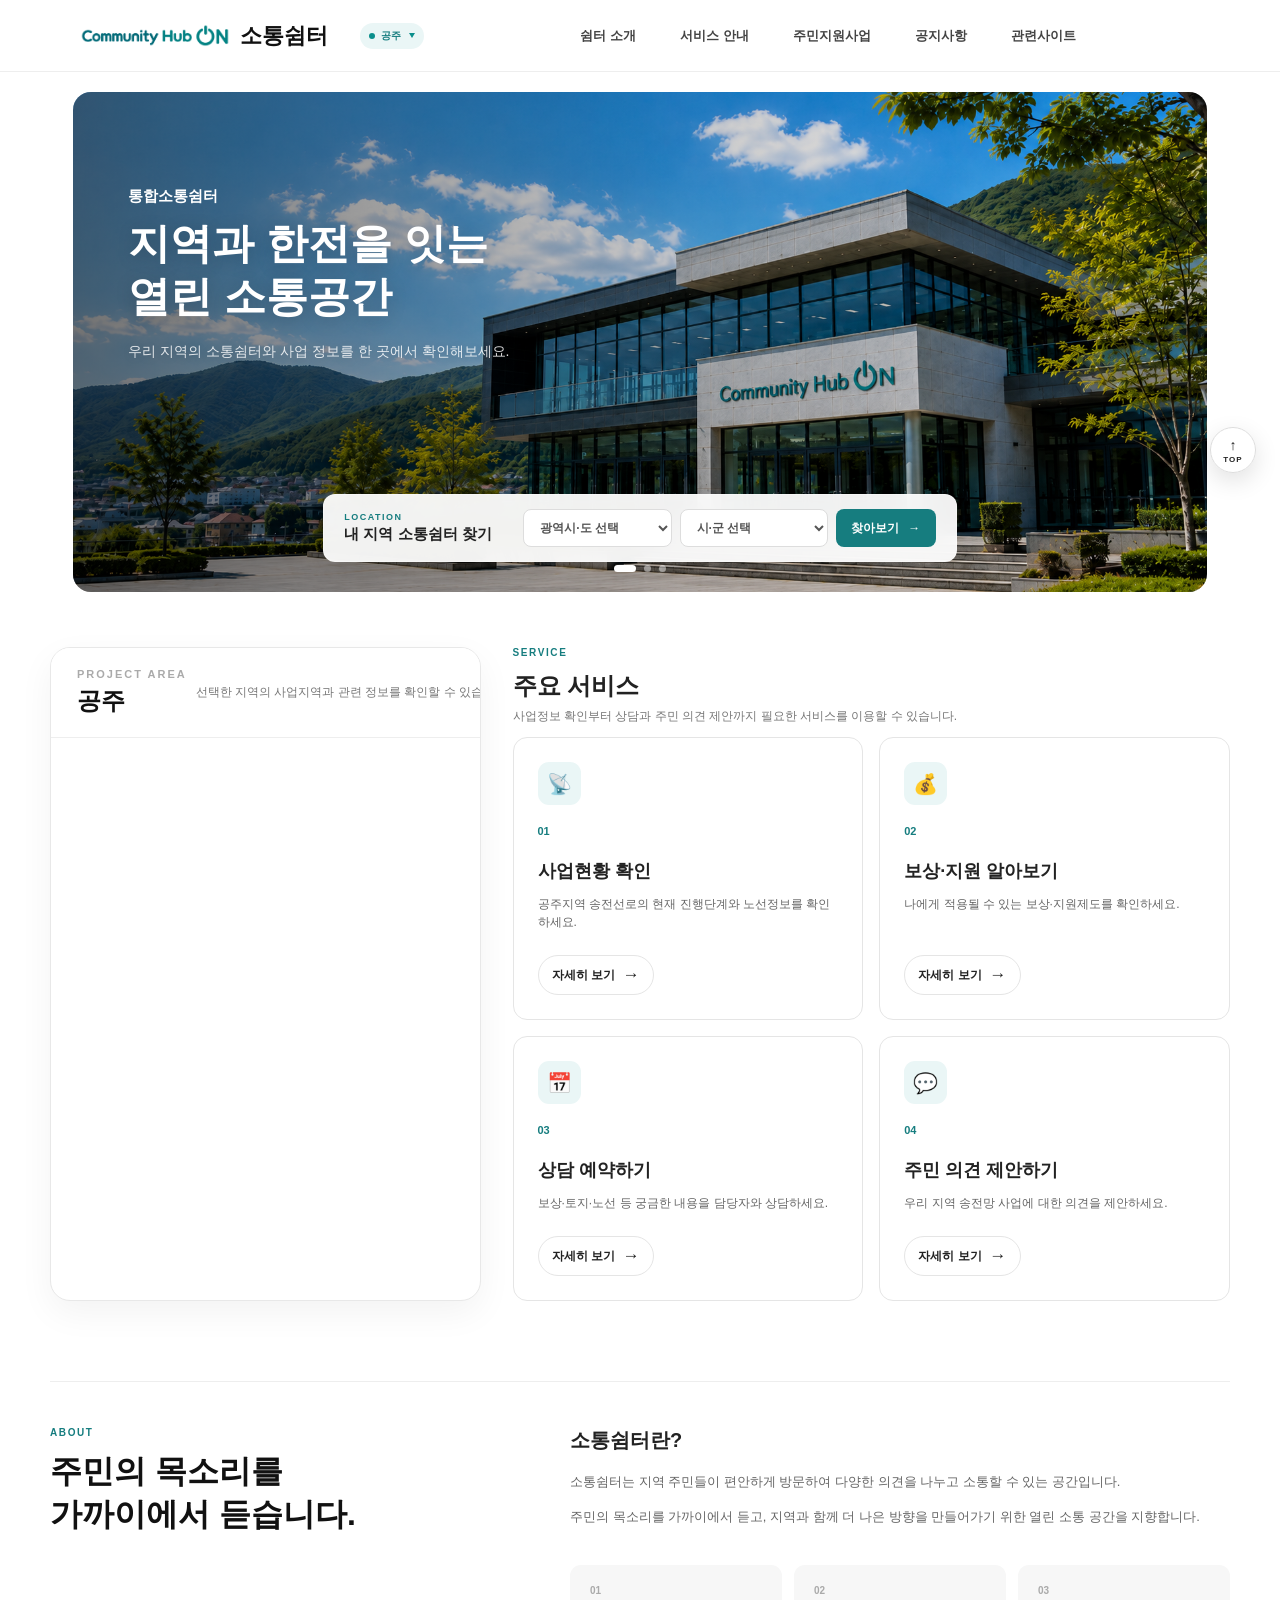
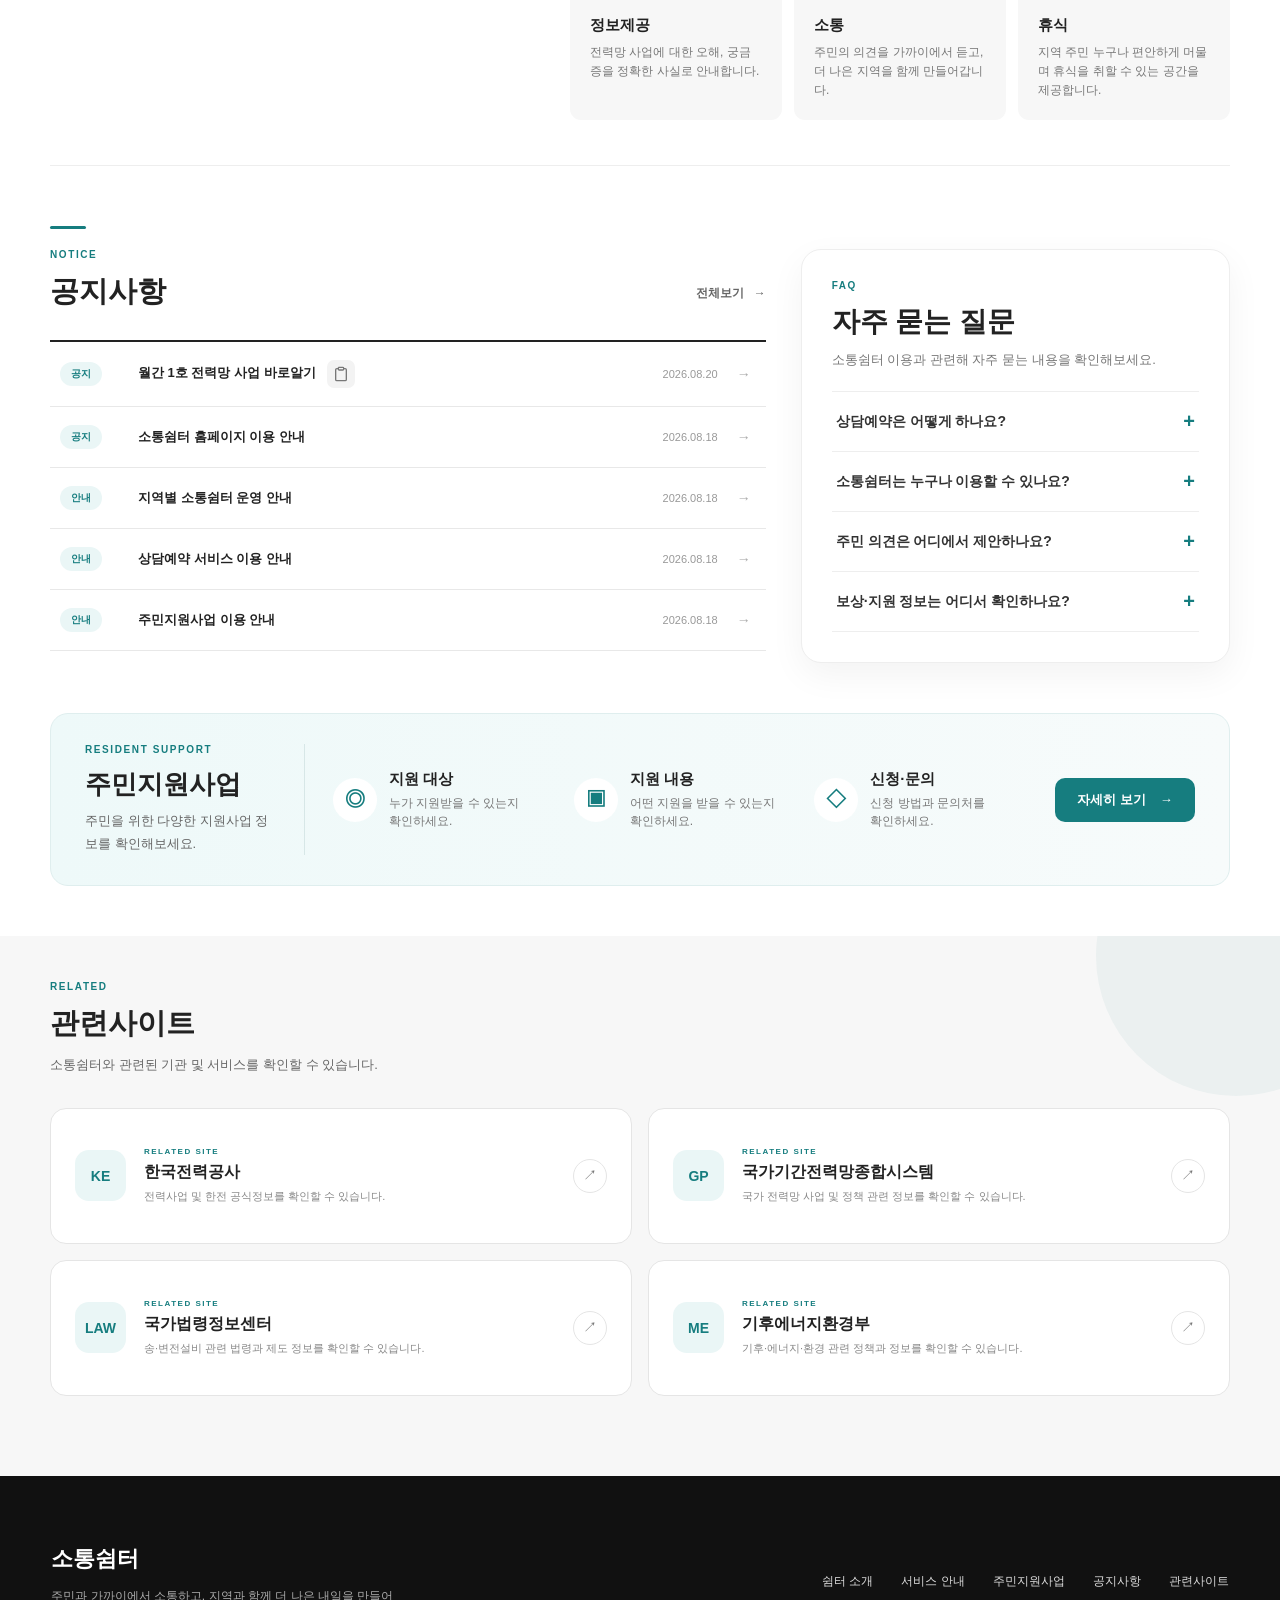
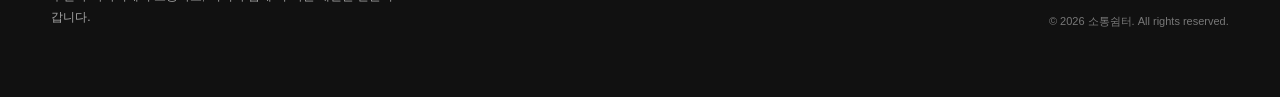
==== commit 77c1bca7: "얘도 공지사항ㅇㄹ듯" ====
--- a/index.html
+++ b/index.html
@@ -314,7 +314,7 @@
 
                 <div class="nav-item">
 
-                    <a href="#notice">
+                    <a href="notice.html">
                         공지사항
                     </a>
 
@@ -348,9 +348,9 @@
                                     공지
                                 </h3>
 
-                                <a href="#notice">
-                                    공지사항
-                                </a>
+                                <a href="notice.html">
+                        공지사항
+                    </a>
 
                                 <a href="#notice">
                                     운영 안내
@@ -1213,17 +1213,10 @@
                         </div>
 
 
-                        <button
-                            class="notice-more"
-                            id="noticeMore"
-                        >
+                        <a href="notice.html" class="notice-more">
                             전체보기
-
-                            <span class="notice-more-arrow">
-                                ↓
-                            </span>
-
-                        </button>
+                            <span class="notice-more-arrow">→</span>
+                        </a>
 
 
                     </div>
@@ -1302,13 +1295,11 @@
                         </button>
 
 
-                        <button
-                            class="notice-item"
-                            data-category="안내"
-                            data-title="지역별 소통쉼터 운영 안내"
-                            data-date="2026.08.18"
-                            data-content="평창, 태백, 홍천, 괴산, 전주, 고창 지역의 소통쉼터 운영 정보를 안내합니다. 세부 운영시간은 각 지역 상세페이지에서 확인해주세요."
-                        >
+                        <button type="button" class="notice-item"
+                                data-category="안내"
+                                data-title="지역별 소통쉼터 운영 안내"
+                                data-date="2026.08.18"
+                                data-content="지역별 소통쉼터의 운영 정보와 이용 방법을 안내드립니다.">
 
                             <span class="notice-category">
                                 안내
@@ -1329,13 +1320,11 @@
                         </button>
 
 
-                        <button
-                            class="notice-item"
-                            data-category="안내"
-                            data-title="상담예약 서비스 이용 안내"
-                            data-date="2026.08.18"
-                            data-content="상담예약 메뉴에서 원하는 날짜와 시간을 선택할 수 있습니다. 현재 예약 기능은 테스트 단계이며 추후 실제 예약 시스템과 연동할 예정입니다."
-                        >
+                        <button type="button" class="notice-item"
+                                data-category="안내"
+                                data-title="상담예약 서비스 이용 안내"
+                                data-date="2026.08.18"
+                                data-content="소통쉼터 상담예약 서비스 이용 방법과 절차를 안내드립니다.">
 
                             <span class="notice-category">
                                 안내
@@ -1362,13 +1351,11 @@
                         >
 
 
-                            <button
-                                class="notice-item"
+                            <button type="button" class="notice-item"
                                 data-category="공지"
                                 data-title="소통쉼터 시설 이용 안내"
                                 data-date="2026.08.10"
-                                data-content="소통쉼터 시설 이용과 관련된 안내사항입니다. 지역별 운영 내용은 상세페이지에서 확인해주세요."
-                            >
+                                data-content="소통쉼터 시설 이용에 필요한 주요 사항을 안내드립니다.">
 
                                 <span class="notice-category">
                                     공지
@@ -1385,13 +1372,11 @@
                             </button>
 
 
-                            <button
-                                class="notice-item"
+                            <button type="button" class="notice-item"
                                 data-category="안내"
                                 data-title="주민제안·경청 서비스 안내"
                                 data-date="2026.08.05"
-                                data-content="지역 주민 여러분의 다양한 의견을 듣기 위한 주민제안·경청 서비스를 운영하고 있습니다."
-                            >
+                                data-content="주민제안·경청 서비스 이용 방법과 의견 접수 절차를 안내드립니다.">
 
                                 <span class="notice-category">
                                     안내
@@ -1410,13 +1395,11 @@
 
                         </div>
 
-                        <button
-                            class="notice-item"
-                            data-category="안내"
-                            data-title="주민지원사업 이용 안내"
-                            data-date="2026.08.18"
-                            data-content="지역 주민을 위한 주민지원사업의 지원 대상, 지원 내용, 신청 및 문의 방법을 확인할 수 있습니다."
-                        >
+                        <button type="button" class="notice-item"
+                                data-category="안내"
+                                data-title="주민지원사업 이용 안내"
+                                data-date="2026.08.18"
+                                data-content="주민지원사업 관련 정보와 이용 방법을 안내드립니다.">
 
                             <span class="notice-category">
                                 안내
@@ -1960,7 +1943,7 @@
                         주민지원사업
                     </a>
 
-                    <a href="#notice">
+                    <a href="notice.html">
                         공지사항
                     </a>
 
@@ -2119,9 +2102,9 @@
                     공지사항
                 </h3>
 
-                <a href="#notice">
-                    공지사항
-                </a>
+                <a href="notice.html">
+                        공지사항
+                    </a>
 
                 <a href="#faq">
                     FAQ
@@ -2161,6 +2144,24 @@
     </aside>
 
     <!-- =========================
+         공지사항 팝업
+    ========================== -->
+
+    <div class="modal" id="noticeModal">
+        <div class="modal-box notice-modal-box">
+            <button type="button" class="modal-close" id="noticeModalClose" aria-label="공지 팝업 닫기">×</button>
+            <p class="modal-label" id="noticeModalCategory">공지</p>
+            <h2 id="noticeModalTitle"></h2>
+            <p class="notice-modal-date" id="noticeModalDate"></p>
+            <p class="notice-modal-content" id="noticeModalContent"></p>
+            <div class="notice-modal-file" id="noticeModalFile" style="display:none;">
+                <strong>첨부파일</strong>
+                <a id="noticeFileLink" href="#" target="_blank" rel="noopener noreferrer"></a>
+            </div>
+        </div>
+    </div>
+
+    <!-- =========================
          쉼터 정보 팝업
     ========================== -->
 
@@ -2206,83 +2207,6 @@
     </div>
 
     <!-- =========================
-         공지사항 팝업
-    ========================== -->
-
-    <div
-        class="notice-modal"
-        id="noticeModal"
-    >
-
-        <div class="notice-modal-box">
-
-
-            <button
-                class="notice-modal-close"
-                id="noticeModalClose"
-                aria-label="공지사항 닫기"
-            >
-                ×
-            </button>
-
-
-            <span
-                class="notice-modal-category"
-                id="noticeModalCategory"
-            >
-                공지
-            </span>
-
-
-            <h2 id="noticeModalTitle">
-                공지사항 제목
-            </h2>
-
-
-            <p
-                class="notice-modal-date"
-                id="noticeModalDate"
-            >
-                2026.08.18
-            </p>
-
-
-            <div
-                class="notice-modal-content"
-                id="noticeModalContent"
-            >
-                공지사항 내용이 표시됩니다.
-            </div>
-
-            <div
-                class="notice-modal-file"
-                id="noticeModalFile"
-                style="display: none;"
-            >
-
-                <span>
-                    첨부파일
-                </span>
-
-                <a
-                    href="#"
-                    id="noticeFileLink"
-                    target="_blank"
-                    rel="noopener noreferrer"
-                >
-                    첨부파일 보기
-                </a>
-
-            </div>
-
-
-        </div>
-
-    </div>
-
-
-
-    <!-- =========================
          카카오맵 SDK
     ========================== -->
 
--- a/style.css
+++ b/style.css
@@ -4519,4 +4519,402 @@
 .header-region-dropdown button:hover {
     color: #0b8f8c;
     background: #eef9f8;
+}
+
+/* =========================
+   공지사항 - 게시판형
+========================= */
+
+.notice-page.compact {
+    width: calc(100% - 80px);
+    max-width: 1100px;
+
+    margin: 0 auto;
+    padding: 70px 0 110px;
+}
+
+.notice-page-header {
+    margin-bottom: 35px;
+}
+
+.notice-page-eyebrow {
+    margin-bottom: 8px;
+
+    color: #0b8f8c;
+
+    font-size: 11px;
+    font-weight: 800;
+    letter-spacing: 1.8px;
+}
+
+.notice-page-header h1 {
+    margin: 0 0 10px;
+
+    font-size: 34px;
+    font-weight: 800;
+
+    color: #111;
+}
+
+.notice-page-header > p:last-child {
+    margin: 0;
+
+    color: #777;
+    font-size: 14px;
+}
+
+
+.notice-table-wrap {
+    border-top: 2px solid #222;
+}
+
+.notice-table-head,
+.notice-table-row {
+    display: grid;
+
+    grid-template-columns:
+        90px
+        minmax(0, 1fr)
+        120px;
+
+    align-items: center;
+}
+
+.notice-table-head {
+    min-height: 44px;
+
+    padding: 0 18px;
+
+    color: #555;
+
+    font-size: 13px;
+    font-weight: 700;
+
+    border-bottom: 1px solid #dcdcdc;
+}
+
+.notice-table-head span:last-child {
+    text-align: center;
+}
+
+
+.notice-table-row {
+    min-height: 58px;
+
+    padding: 0 18px;
+
+    color: inherit;
+    text-decoration: none;
+
+    border-bottom: 1px solid #e9e9e9;
+
+    transition:
+        background 0.2s ease;
+}
+
+.notice-table-row:hover {
+    background: #f7fbfa;
+}
+
+
+.notice-table-category {
+    width: fit-content;
+
+    padding: 3px 7px;
+
+    color: #0b8f8c;
+    background: #eaf7f6;
+
+    border-radius: 4px;
+
+    font-size: 11px;
+    font-weight: 700;
+}
+
+.notice-table-category.guide {
+    color: #527078;
+    background: #eef4f5;
+}
+
+
+.notice-table-row strong {
+    color: #222;
+
+    font-size: 14px;
+    font-weight: 700;
+}
+
+.notice-table-row:hover strong {
+    color: #0b8f8c;
+}
+
+
+.notice-table-date {
+    color: #999;
+
+    font-size: 12px;
+
+    text-align: center;
+}
+
+
+.notice-file-mark {
+    display: inline-flex;
+
+    margin-left: 7px;
+
+    padding: 2px 5px;
+
+    color: #0b8f8c;
+    background: #eaf7f6;
+
+    border-radius: 3px;
+
+    font-size: 9px;
+    font-weight: 800;
+
+    vertical-align: middle;
+}
+
+/* =========================
+   공지 상세페이지 - compact
+========================= */
+
+.notice-detail-page {
+    width: 1050px;
+    max-width: calc(100% - 80px);
+
+    margin: 0 auto;
+
+    padding: 70px 0 110px;
+}
+
+.notice-detail-head {
+    margin-bottom: 32px;
+}
+
+.notice-detail-head .notice-page-eyebrow {
+    margin-bottom: 8px;
+
+    color: #0b8f8c;
+
+    font-size: 11px;
+    font-weight: 800;
+    letter-spacing: 1.8px;
+}
+
+.notice-detail-head h1 {
+    margin: 0;
+
+    color: #111;
+
+    font-size: 34px;
+    font-weight: 800;
+}
+
+.notice-detail {
+    border-top: 2px solid #222;
+}
+
+.notice-detail-title-area {
+    padding: 24px 18px 22px;
+
+    border-bottom: 1px solid #e3e3e3;
+}
+
+.notice-detail-category {
+    display: inline-flex;
+
+    margin-bottom: 10px;
+
+    padding: 3px 7px;
+
+    color: #0b8f8c;
+    background: #eaf7f6;
+
+    border-radius: 4px;
+
+    font-size: 10px;
+    font-weight: 700;
+}
+
+.notice-detail-title-area h2 {
+    margin: 0 0 9px;
+
+    color: #222;
+
+    font-size: 21px;
+    font-weight: 800;
+}
+
+.notice-detail-date {
+    color: #999;
+
+    font-size: 12px;
+}
+
+.notice-detail-content {
+    min-height: 220px;
+
+    padding: 35px 18px 45px;
+
+    color: #555;
+
+    font-size: 14px;
+    line-height: 1.9;
+
+    white-space: pre-line;
+
+    border-bottom: 1px solid #e5e5e5;
+}
+
+.notice-detail-file {
+    display: flex;
+    align-items: center;
+    gap: 14px;
+
+    margin-top: 18px;
+
+    padding: 13px 16px;
+
+    background: #f7faf9;
+
+    border: 1px solid #e1ebea;
+    border-radius: 6px;
+}
+
+.notice-detail-file-label {
+    flex-shrink: 0;
+
+    color: #0b8f8c;
+
+    font-size: 12px;
+    font-weight: 800;
+}
+
+.notice-detail-file a {
+    flex: 1;
+
+    color: #444;
+
+    font-size: 13px;
+    font-weight: 600;
+
+    text-decoration: none;
+}
+
+.notice-detail-file a:hover {
+    color: #0b8f8c;
+    text-decoration: underline;
+}
+
+.notice-detail-file > span:last-child {
+    color: #0b8f8c;
+
+    font-size: 13px;
+}
+
+.notice-detail-bottom {
+    display: flex;
+    justify-content: center;
+
+    margin-top: 32px;
+}
+
+.notice-list-button {
+    display: inline-flex;
+    align-items: center;
+    justify-content: center;
+
+    min-width: 105px;
+
+    padding: 10px 20px;
+
+    color: #fff;
+    background: #0b8f8c;
+
+    border-radius: 6px;
+
+    font-size: 13px;
+    font-weight: 700;
+
+    text-decoration: none;
+
+    transition: background 0.2s ease;
+}
+
+.notice-list-button:hover {
+    background: #087976;
+}
+
+.notice-pagination {
+    display: flex;
+    justify-content: center;
+
+    margin-top: 28px;
+}
+
+.notice-pagination span {
+    display: flex;
+    align-items: center;
+    justify-content: center;
+
+    width: 32px;
+    height: 32px;
+
+    background: #0b8f8c;
+    color: #fff;
+
+    border-radius: 5px;
+
+    font-size: 13px;
+    font-weight: 700;
+}
+
+.notice-page.compact {
+    width: 1050px;
+    max-width: calc(100% - 80px);
+
+    margin: 0 auto;
+
+    padding: 70px 0 110px;
+}
+
+body .notice-page.compact {
+    width: 1050px !important;
+    max-width: 1050px !important;
+
+    margin-left: auto !important;
+    margin-right: auto !important;
+}
+
+/* 공지 상세페이지 전체 중앙 정렬 */
+
+body .notice-detail-page {
+    width: 1050px !important;
+    max-width: calc(100% - 80px) !important;
+
+    margin-left: auto !important;
+    margin-right: auto !important;
+
+    padding: 70px 0 110px;
+}
+
+body main.notice-detail-page {
+    box-sizing: border-box;
+
+    width: 1050px !important;
+    max-width: calc(100% - 80px) !important;
+
+    margin-left: auto !important;
+    margin-right: auto !important;
+}
+
+.notice-detail-head h1 a {
+    color: inherit;
+    text-decoration: none;
+}
+
+.notice-detail-head h1 a:hover {
+    color: #0b8f8c;
 }
